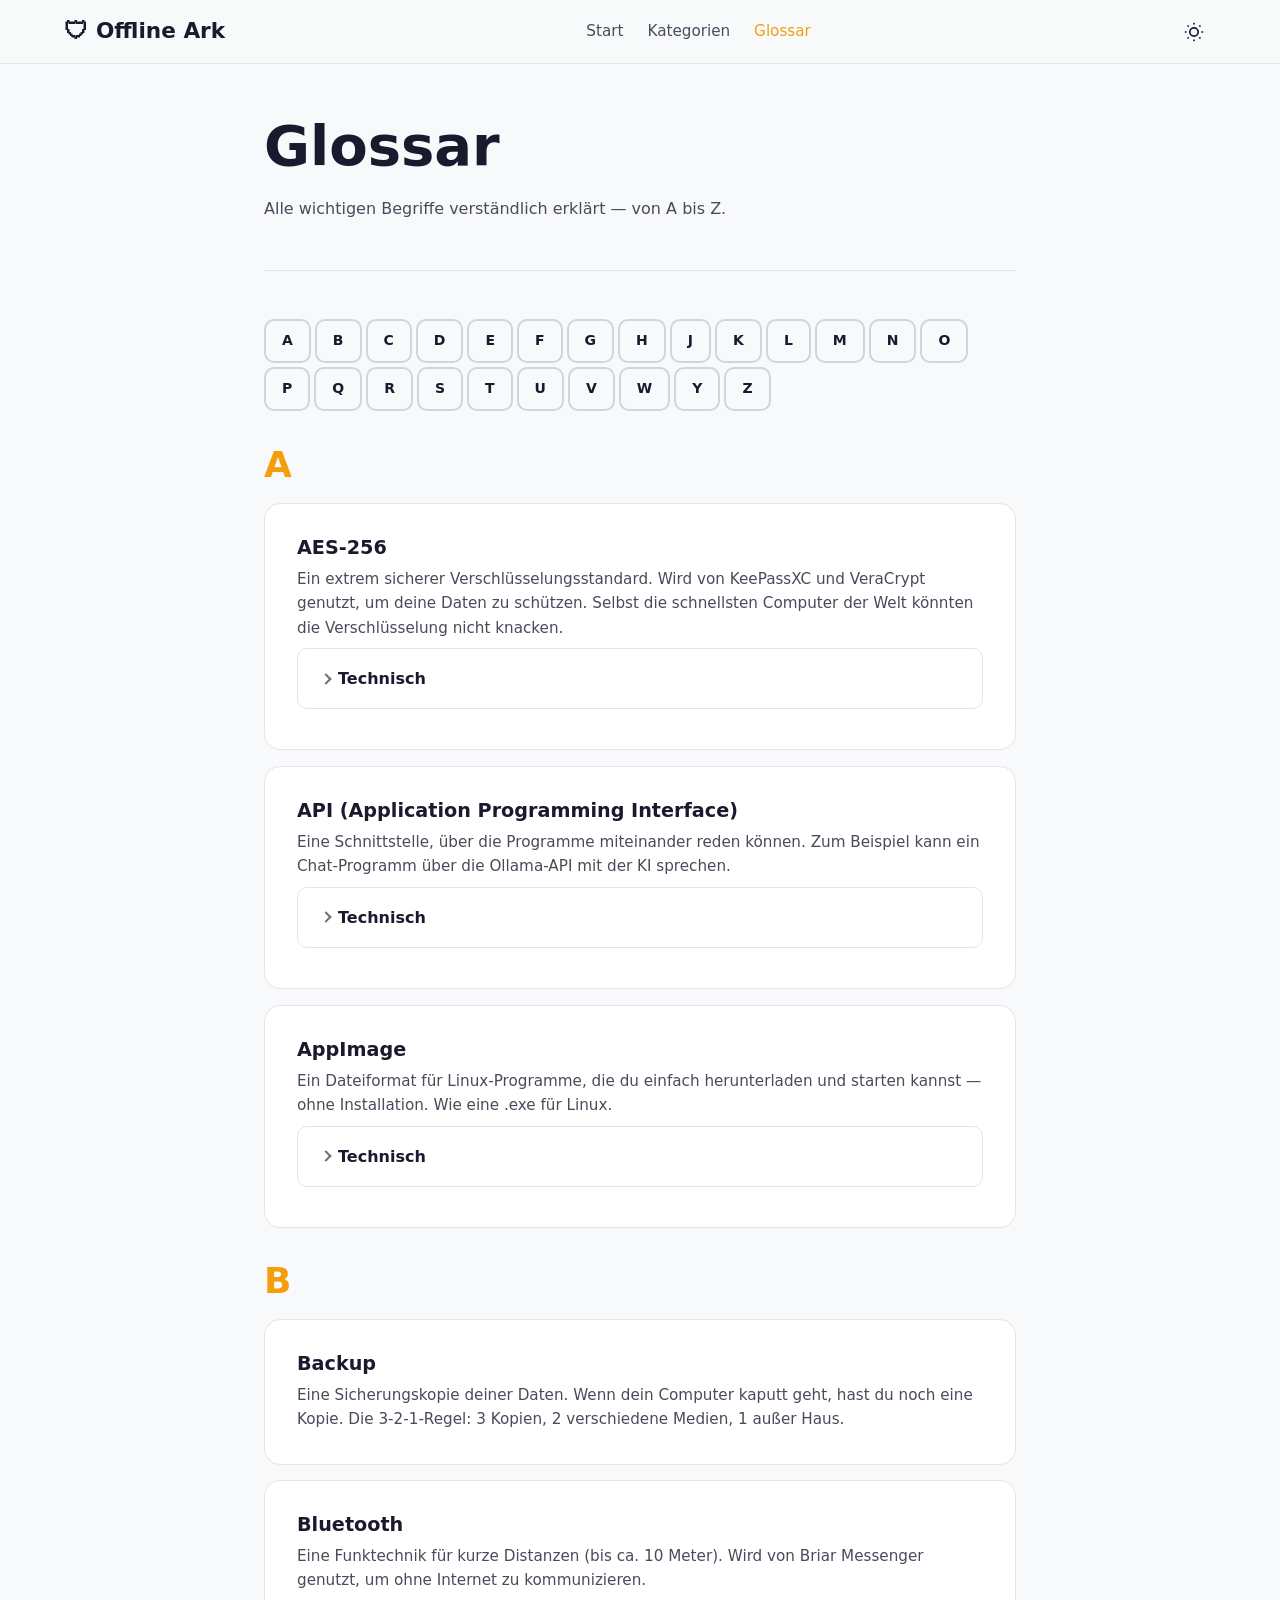
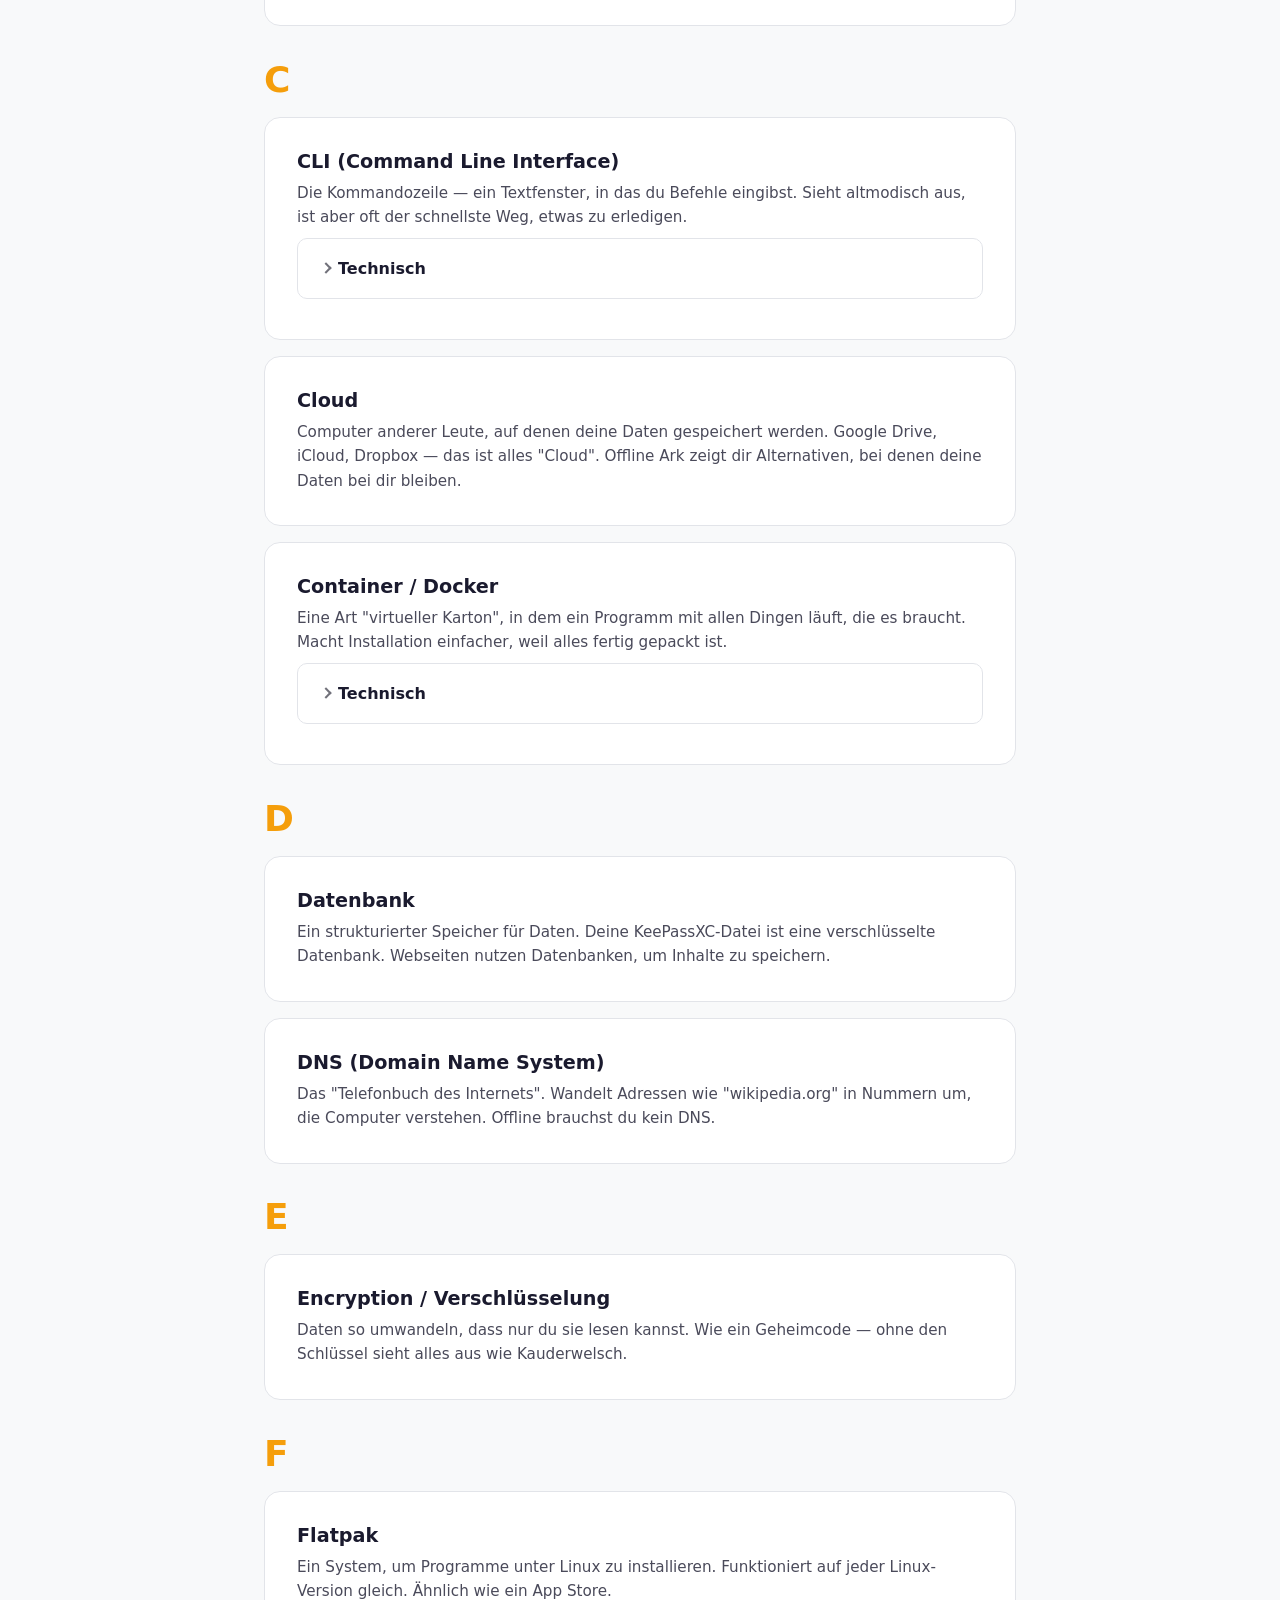
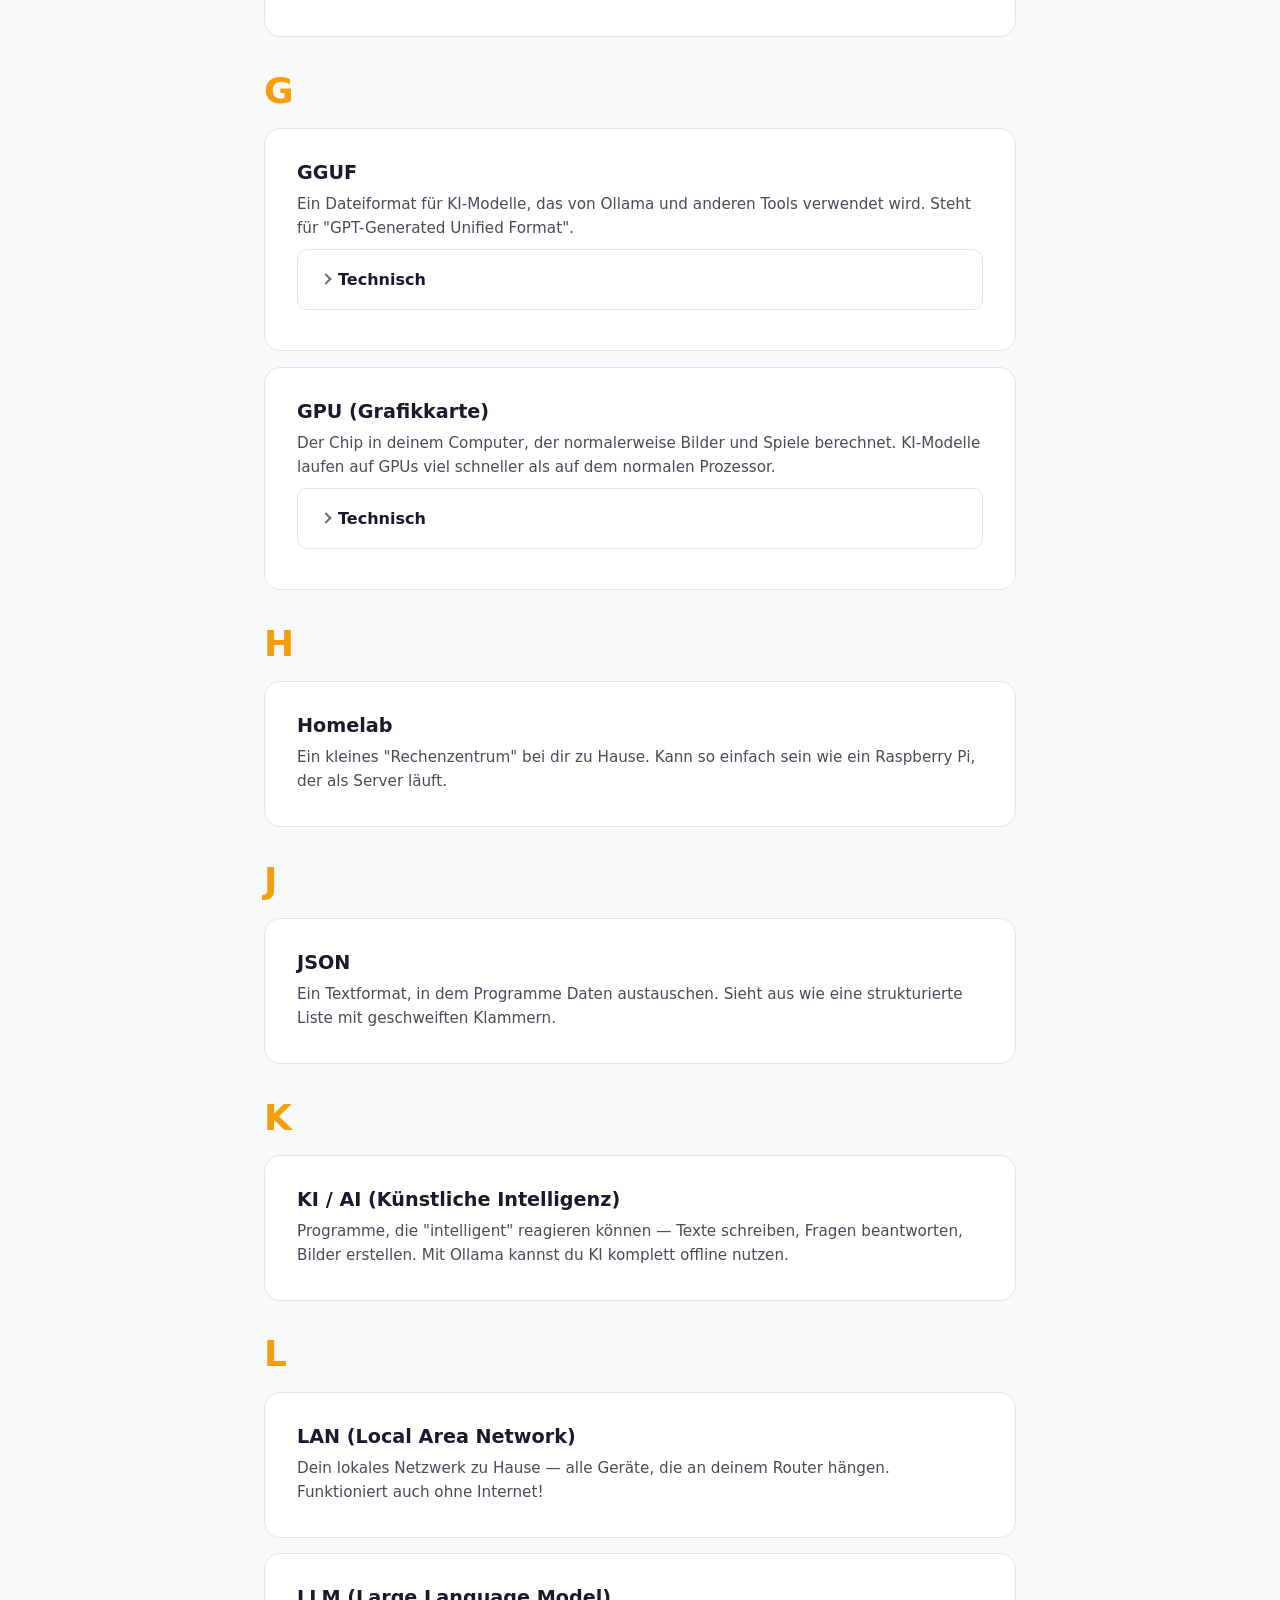
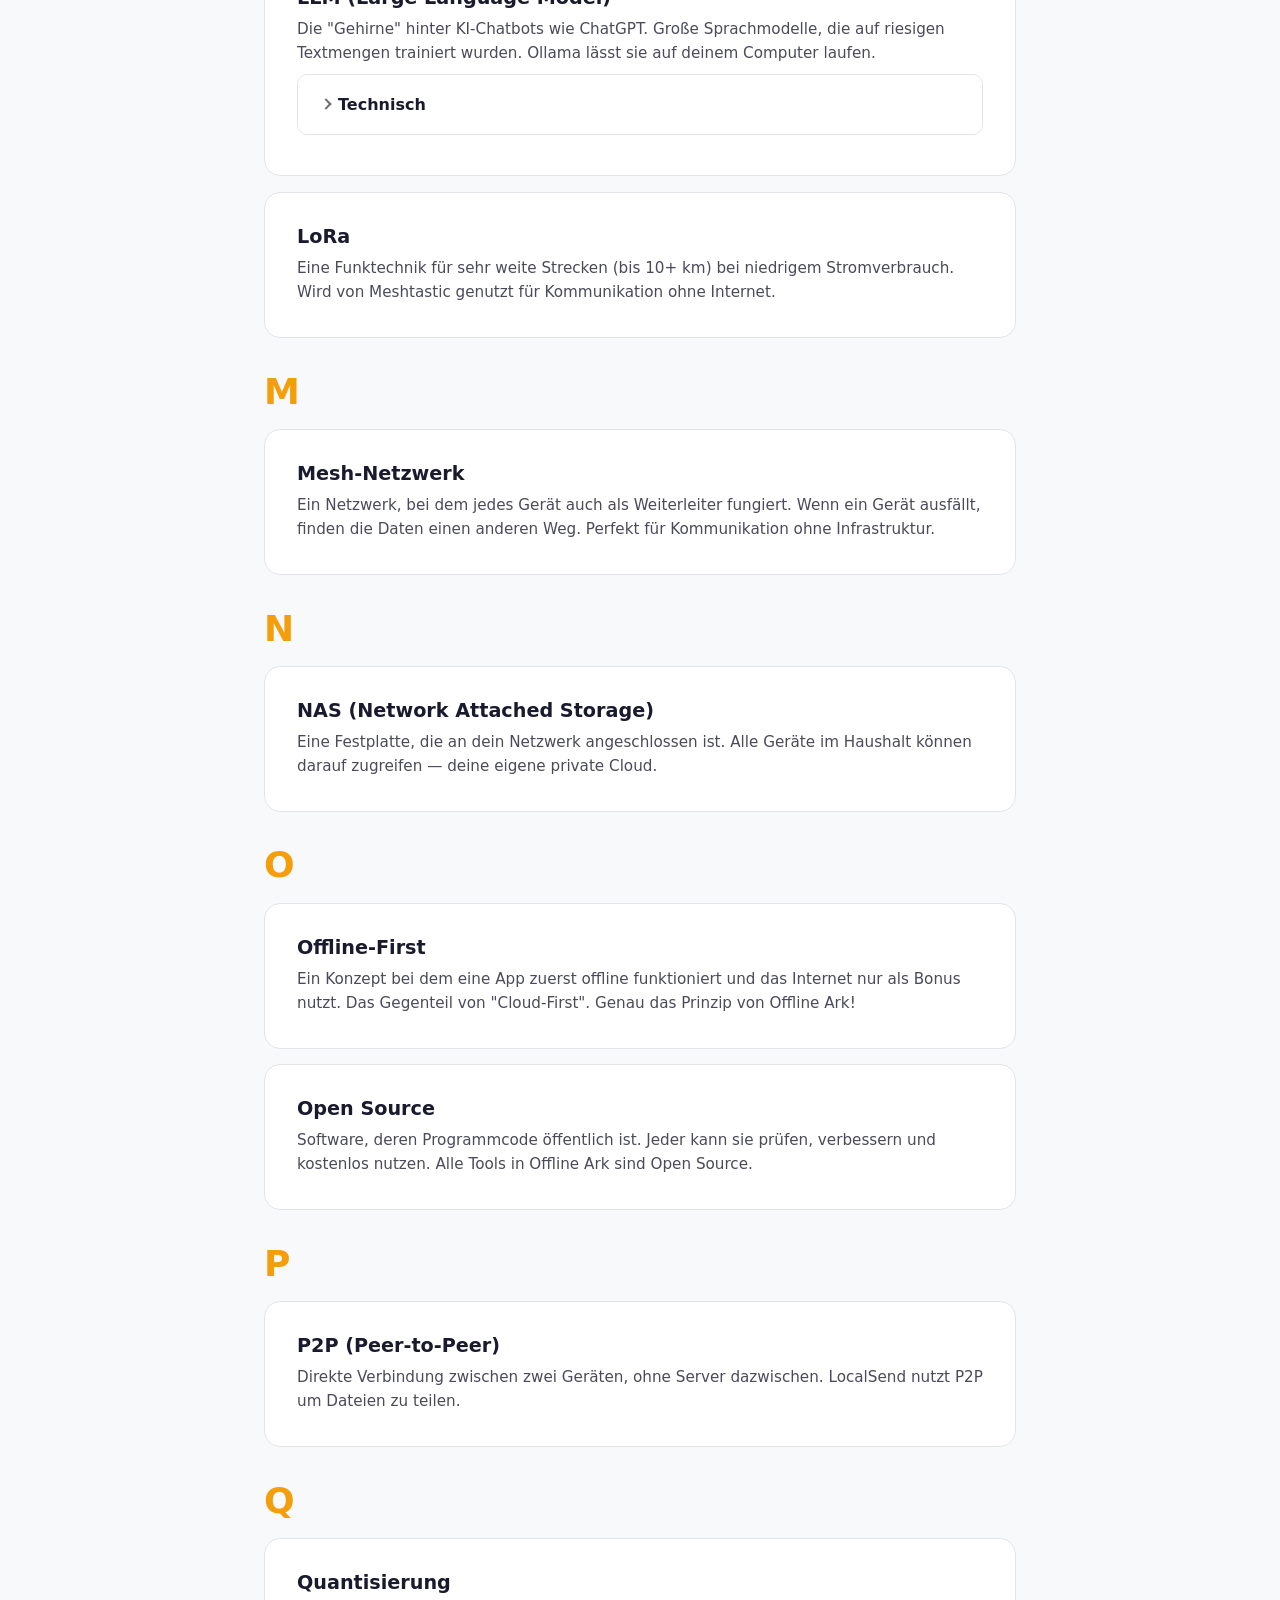
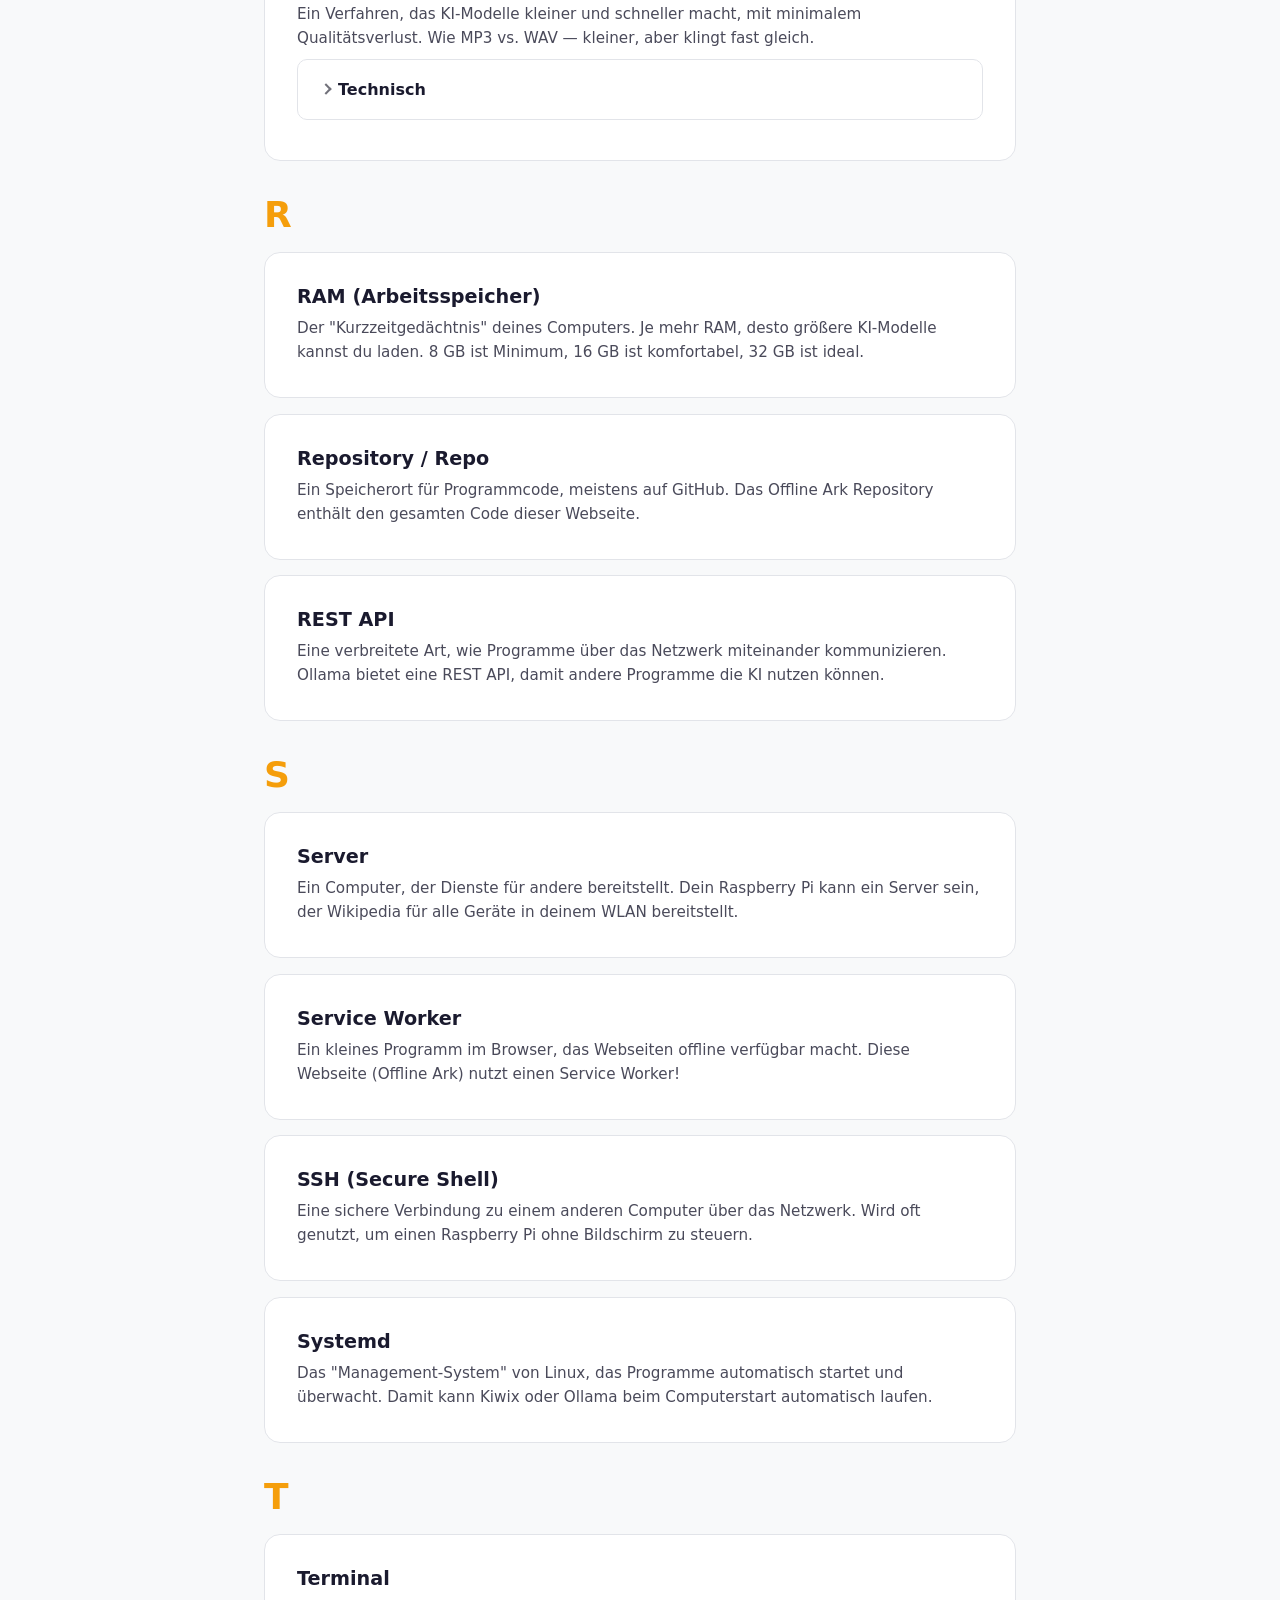
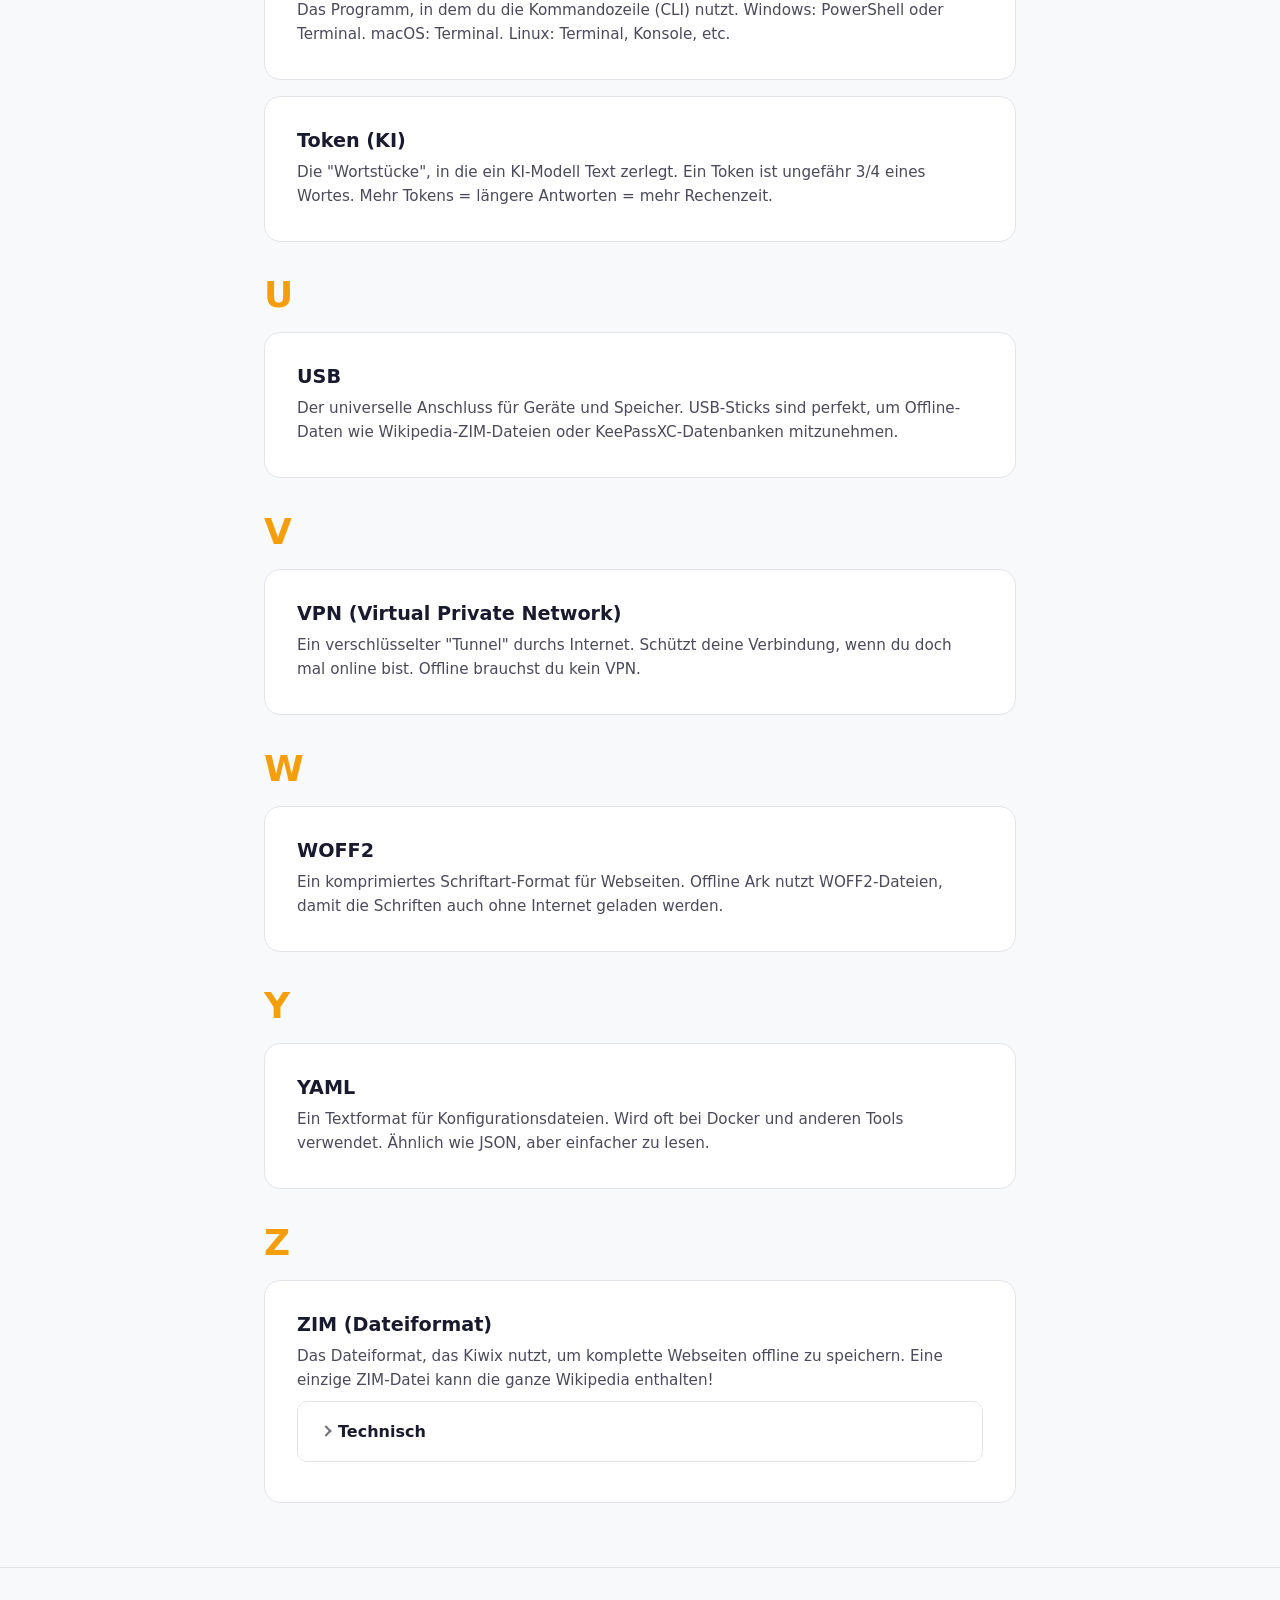
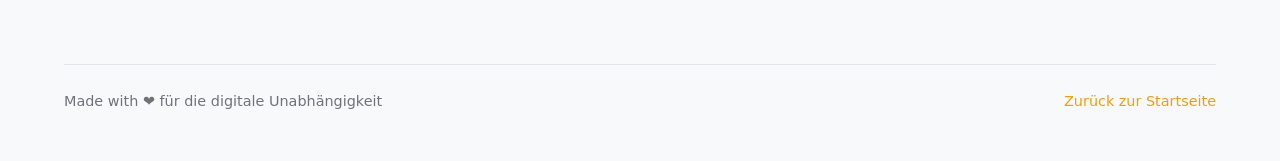
==== docs/glossary.html @ 9dc43d11 "feat: Add glossary page with 30+ terms A-Z German-language glossary with alphabet navigation, simple" ====
<!DOCTYPE html>
<html lang="de" data-theme="dark">
<head>
  <meta charset="UTF-8">
  <meta name="viewport" content="width=device-width, initial-scale=1.0">
  <meta name="description" content="Glossar — Alle wichtigen Begriffe rund um Offline-Tools, KI und digitale Unabhängigkeit verständlich erklärt.">
  <meta name="theme-color" content="#0f1117">
  <title>Glossar | Offline Ark</title>
  <link rel="stylesheet" href="assets/css/fonts.css">
  <link rel="stylesheet" href="assets/css/main.css">
  <link rel="stylesheet" href="assets/css/animations.css">
  <script>(function(){var t=localStorage.getItem('theme');if(t)document.documentElement.setAttribute('data-theme',t);else if(window.matchMedia('(prefers-color-scheme:light)').matches)document.documentElement.setAttribute('data-theme','light');})();</script>
</head>
<body>

  <header class="header">
    <div class="container flex--between">
      <a href="index.html" class="logo"><span class="logo__icon">&#x1F6E1;</span><span>Offline Ark</span></a>
      <nav class="nav" id="main-nav">
        <a href="index.html" class="nav__link">Start</a>
        <a href="index.html#kategorien" class="nav__link">Kategorien</a>
        <a href="glossary.html" class="nav__link nav__link--active">Glossar</a>
      </nav>
      <div class="nav__actions flex" style="gap:0.5rem">
        <button class="theme-toggle" id="theme-toggle" aria-label="Farbschema wechseln">
          <svg class="icon-moon" viewBox="0 0 24 24" fill="none" stroke="currentColor" stroke-width="2"><path d="M21 12.79A9 9 0 1111.21 3 7 7 0 0021 12.79z"/></svg>
          <svg class="icon-sun" viewBox="0 0 24 24" fill="none" stroke="currentColor" stroke-width="2"><circle cx="12" cy="12" r="5"/><line x1="12" y1="1" x2="12" y2="3"/><line x1="12" y1="21" x2="12" y2="23"/><line x1="4.22" y1="4.22" x2="5.64" y2="5.64"/><line x1="18.36" y1="18.36" x2="19.78" y2="19.78"/><line x1="1" y1="12" x2="3" y2="12"/><line x1="21" y1="12" x2="23" y2="12"/><line x1="4.22" y1="19.78" x2="5.64" y2="18.36"/><line x1="18.36" y1="5.64" x2="19.78" y2="4.22"/></svg>
        </button>
        <button class="hamburger" id="hamburger" aria-label="Menü öffnen"><span></span></button>
      </div>
    </div>
    <div class="nav-overlay" id="nav-overlay"></div>
  </header>

  <main class="container container--narrow">
    <div class="guide-header reveal">
      <h1 class="guide-header__title">Glossar</h1>
      <p class="text-secondary">Alle wichtigen Begriffe verständlich erklärt — von A bis Z.</p>
    </div>

    <!-- Alphabet-Navigation -->
    <nav class="flex flex--wrap mb-xl scroll-reveal" aria-label="Alphabet-Navigation" style="gap:0.25rem">
      <a href="#A" class="btn btn--small btn--secondary">A</a>
      <a href="#B" class="btn btn--small btn--secondary">B</a>
      <a href="#C" class="btn btn--small btn--secondary">C</a>
      <a href="#D" class="btn btn--small btn--secondary">D</a>
      <a href="#E" class="btn btn--small btn--secondary">E</a>
      <a href="#F" class="btn btn--small btn--secondary">F</a>
      <a href="#G" class="btn btn--small btn--secondary">G</a>
      <a href="#H" class="btn btn--small btn--secondary">H</a>
      <a href="#J" class="btn btn--small btn--secondary">J</a>
      <a href="#K" class="btn btn--small btn--secondary">K</a>
      <a href="#L" class="btn btn--small btn--secondary">L</a>
      <a href="#M" class="btn btn--small btn--secondary">M</a>
      <a href="#N" class="btn btn--small btn--secondary">N</a>
      <a href="#O" class="btn btn--small btn--secondary">O</a>
      <a href="#P" class="btn btn--small btn--secondary">P</a>
      <a href="#Q" class="btn btn--small btn--secondary">Q</a>
      <a href="#R" class="btn btn--small btn--secondary">R</a>
      <a href="#S" class="btn btn--small btn--secondary">S</a>
      <a href="#T" class="btn btn--small btn--secondary">T</a>
      <a href="#U" class="btn btn--small btn--secondary">U</a>
      <a href="#V" class="btn btn--small btn--secondary">V</a>
      <a href="#W" class="btn btn--small btn--secondary">W</a>
      <a href="#Y" class="btn btn--small btn--secondary">Y</a>
      <a href="#Z" class="btn btn--small btn--secondary">Z</a>
    </nav>

    <!-- GLOSSAR EINTRÄGE -->

    <h2 id="A" class="mt-xl mb-md scroll-reveal" style="color:var(--accent-primary)">A</h2>

    <article class="card mb-md scroll-reveal" id="aes-256">
      <h3 class="card__title">AES-256</h3>
      <p class="card__desc">Ein extrem sicherer Verschlüsselungsstandard. Wird von KeePassXC und VeraCrypt genutzt, um deine Daten zu schützen. Selbst die schnellsten Computer der Welt könnten die Verschlüsselung nicht knacken.</p>
      <details><summary>Technisch</summary><div class="details-content">Advanced Encryption Standard mit 256-Bit Schlüssellänge. Symmetrische Blockchiffre, vom NIST standardisiert. 2^256 mögliche Schlüssel.</div></details>
    </article>

    <article class="card mb-md scroll-reveal" id="api">
      <h3 class="card__title">API (Application Programming Interface)</h3>
      <p class="card__desc">Eine Schnittstelle, über die Programme miteinander reden können. Zum Beispiel kann ein Chat-Programm über die Ollama-API mit der KI sprechen.</p>
      <details><summary>Technisch</summary><div class="details-content">Definierte Endpunkte für Programm-zu-Programm-Kommunikation. Ollama bietet eine REST-API auf Port 11434 mit JSON-Anfragen/Antworten.</div></details>
    </article>

    <article class="card mb-md scroll-reveal" id="appimage">
      <h3 class="card__title">AppImage</h3>
      <p class="card__desc">Ein Dateiformat für Linux-Programme, die du einfach herunterladen und starten kannst — ohne Installation. Wie eine .exe für Linux.</p>
      <details><summary>Technisch</summary><div class="details-content">Portable Linux-Anwendung, die alle Abhängigkeiten in einer Datei bündelt. Benötigt nur chmod +x zum Ausführen. Distributionsunabhängig.</div></details>
    </article>

    <h2 id="B" class="mt-xl mb-md scroll-reveal" style="color:var(--accent-primary)">B</h2>

    <article class="card mb-md scroll-reveal" id="backup">
      <h3 class="card__title">Backup</h3>
      <p class="card__desc">Eine Sicherungskopie deiner Daten. Wenn dein Computer kaputt geht, hast du noch eine Kopie. Die 3-2-1-Regel: 3 Kopien, 2 verschiedene Medien, 1 außer Haus.</p>
    </article>

    <article class="card mb-md scroll-reveal" id="bluetooth">
      <h3 class="card__title">Bluetooth</h3>
      <p class="card__desc">Eine Funktechnik für kurze Distanzen (bis ca. 10 Meter). Wird von Briar Messenger genutzt, um ohne Internet zu kommunizieren.</p>
    </article>

    <h2 id="C" class="mt-xl mb-md scroll-reveal" style="color:var(--accent-primary)">C</h2>

    <article class="card mb-md scroll-reveal" id="cli">
      <h3 class="card__title">CLI (Command Line Interface)</h3>
      <p class="card__desc">Die Kommandozeile — ein Textfenster, in das du Befehle eingibst. Sieht altmodisch aus, ist aber oft der schnellste Weg, etwas zu erledigen.</p>
      <details><summary>Technisch</summary><div class="details-content">Textbasierte Benutzerschnittstelle. Windows: PowerShell/CMD. Linux/macOS: Terminal/Bash/Zsh. Viele Offline-Tools werden über CLI gesteuert.</div></details>
    </article>

    <article class="card mb-md scroll-reveal" id="cloud">
      <h3 class="card__title">Cloud</h3>
      <p class="card__desc">Computer anderer Leute, auf denen deine Daten gespeichert werden. Google Drive, iCloud, Dropbox — das ist alles "Cloud". Offline Ark zeigt dir Alternativen, bei denen deine Daten bei dir bleiben.</p>
    </article>

    <article class="card mb-md scroll-reveal" id="container">
      <h3 class="card__title">Container / Docker</h3>
      <p class="card__desc">Eine Art "virtueller Karton", in dem ein Programm mit allen Dingen läuft, die es braucht. Macht Installation einfacher, weil alles fertig gepackt ist.</p>
      <details><summary>Technisch</summary><div class="details-content">OS-Level-Virtualisierung. Docker-Container teilen sich den Host-Kernel, sind aber voneinander isoliert. Images werden von Docker Hub oder eigenen Registries gezogen.</div></details>
    </article>

    <h2 id="D" class="mt-xl mb-md scroll-reveal" style="color:var(--accent-primary)">D</h2>

    <article class="card mb-md scroll-reveal" id="datenbank">
      <h3 class="card__title">Datenbank</h3>
      <p class="card__desc">Ein strukturierter Speicher für Daten. Deine KeePassXC-Datei ist eine verschlüsselte Datenbank. Webseiten nutzen Datenbanken, um Inhalte zu speichern.</p>
    </article>

    <article class="card mb-md scroll-reveal" id="dns">
      <h3 class="card__title">DNS (Domain Name System)</h3>
      <p class="card__desc">Das "Telefonbuch des Internets". Wandelt Adressen wie "wikipedia.org" in Nummern um, die Computer verstehen. Offline brauchst du kein DNS.</p>
    </article>

    <h2 id="E" class="mt-xl mb-md scroll-reveal" style="color:var(--accent-primary)">E</h2>

    <article class="card mb-md scroll-reveal" id="encryption">
      <h3 class="card__title">Encryption / Verschlüsselung</h3>
      <p class="card__desc">Daten so umwandeln, dass nur du sie lesen kannst. Wie ein Geheimcode — ohne den Schlüssel sieht alles aus wie Kauderwelsch.</p>
    </article>

    <h2 id="F" class="mt-xl mb-md scroll-reveal" style="color:var(--accent-primary)">F</h2>

    <article class="card mb-md scroll-reveal" id="flatpak">
      <h3 class="card__title">Flatpak</h3>
      <p class="card__desc">Ein System, um Programme unter Linux zu installieren. Funktioniert auf jeder Linux-Version gleich. Ähnlich wie ein App Store.</p>
    </article>

    <h2 id="G" class="mt-xl mb-md scroll-reveal" style="color:var(--accent-primary)">G</h2>

    <article class="card mb-md scroll-reveal" id="gguf">
      <h3 class="card__title">GGUF</h3>
      <p class="card__desc">Ein Dateiformat für KI-Modelle, das von Ollama und anderen Tools verwendet wird. Steht für "GPT-Generated Unified Format".</p>
      <details><summary>Technisch</summary><div class="details-content">Nachfolger von GGML. Optimiert für Inference auf Consumer-Hardware. Unterstützt verschiedene Quantisierungsstufen (Q4, Q5, Q8, F16).</div></details>
    </article>

    <article class="card mb-md scroll-reveal" id="gpu">
      <h3 class="card__title">GPU (Grafikkarte)</h3>
      <p class="card__desc">Der Chip in deinem Computer, der normalerweise Bilder und Spiele berechnet. KI-Modelle laufen auf GPUs viel schneller als auf dem normalen Prozessor.</p>
      <details><summary>Technisch</summary><div class="details-content">Graphics Processing Unit. NVIDIA GPUs nutzen CUDA, AMD nutzt ROCm, Apple Silicon nutzt Metal. VRAM (Video-RAM) bestimmt, wie große Modelle geladen werden können.</div></details>
    </article>

    <h2 id="H" class="mt-xl mb-md scroll-reveal" style="color:var(--accent-primary)">H</h2>

    <article class="card mb-md scroll-reveal" id="homelab">
      <h3 class="card__title">Homelab</h3>
      <p class="card__desc">Ein kleines "Rechenzentrum" bei dir zu Hause. Kann so einfach sein wie ein Raspberry Pi, der als Server läuft.</p>
    </article>

    <h2 id="J" class="mt-xl mb-md scroll-reveal" style="color:var(--accent-primary)">J</h2>

    <article class="card mb-md scroll-reveal" id="json">
      <h3 class="card__title">JSON</h3>
      <p class="card__desc">Ein Textformat, in dem Programme Daten austauschen. Sieht aus wie eine strukturierte Liste mit geschweiften Klammern.</p>
    </article>

    <h2 id="K" class="mt-xl mb-md scroll-reveal" style="color:var(--accent-primary)">K</h2>

    <article class="card mb-md scroll-reveal" id="ki">
      <h3 class="card__title">KI / AI (Künstliche Intelligenz)</h3>
      <p class="card__desc">Programme, die "intelligent" reagieren können — Texte schreiben, Fragen beantworten, Bilder erstellen. Mit Ollama kannst du KI komplett offline nutzen.</p>
    </article>

    <h2 id="L" class="mt-xl mb-md scroll-reveal" style="color:var(--accent-primary)">L</h2>

    <article class="card mb-md scroll-reveal" id="lan">
      <h3 class="card__title">LAN (Local Area Network)</h3>
      <p class="card__desc">Dein lokales Netzwerk zu Hause — alle Geräte, die an deinem Router hängen. Funktioniert auch ohne Internet!</p>
    </article>

    <article class="card mb-md scroll-reveal" id="llm">
      <h3 class="card__title">LLM (Large Language Model)</h3>
      <p class="card__desc">Die "Gehirne" hinter KI-Chatbots wie ChatGPT. Große Sprachmodelle, die auf riesigen Textmengen trainiert wurden. Ollama lässt sie auf deinem Computer laufen.</p>
      <details><summary>Technisch</summary><div class="details-content">Transformer-basierte neuronale Netzwerke mit Milliarden von Parametern. Beispiele: Llama 3, Mistral, Gemma, Phi. Werden für lokale Nutzung quantisiert (z.B. auf 4-Bit).</div></details>
    </article>

    <article class="card mb-md scroll-reveal" id="lora">
      <h3 class="card__title">LoRa</h3>
      <p class="card__desc">Eine Funktechnik für sehr weite Strecken (bis 10+ km) bei niedrigem Stromverbrauch. Wird von Meshtastic genutzt für Kommunikation ohne Internet.</p>
    </article>

    <h2 id="M" class="mt-xl mb-md scroll-reveal" style="color:var(--accent-primary)">M</h2>

    <article class="card mb-md scroll-reveal" id="mesh">
      <h3 class="card__title">Mesh-Netzwerk</h3>
      <p class="card__desc">Ein Netzwerk, bei dem jedes Gerät auch als Weiterleiter fungiert. Wenn ein Gerät ausfällt, finden die Daten einen anderen Weg. Perfekt für Kommunikation ohne Infrastruktur.</p>
    </article>

    <h2 id="N" class="mt-xl mb-md scroll-reveal" style="color:var(--accent-primary)">N</h2>

    <article class="card mb-md scroll-reveal" id="nas">
      <h3 class="card__title">NAS (Network Attached Storage)</h3>
      <p class="card__desc">Eine Festplatte, die an dein Netzwerk angeschlossen ist. Alle Geräte im Haushalt können darauf zugreifen — deine eigene private Cloud.</p>
    </article>

    <h2 id="O" class="mt-xl mb-md scroll-reveal" style="color:var(--accent-primary)">O</h2>

    <article class="card mb-md scroll-reveal" id="offline-first">
      <h3 class="card__title">Offline-First</h3>
      <p class="card__desc">Ein Konzept bei dem eine App zuerst offline funktioniert und das Internet nur als Bonus nutzt. Das Gegenteil von "Cloud-First". Genau das Prinzip von Offline Ark!</p>
    </article>

    <article class="card mb-md scroll-reveal" id="open-source">
      <h3 class="card__title">Open Source</h3>
      <p class="card__desc">Software, deren Programmcode öffentlich ist. Jeder kann sie prüfen, verbessern und kostenlos nutzen. Alle Tools in Offline Ark sind Open Source.</p>
    </article>

    <h2 id="P" class="mt-xl mb-md scroll-reveal" style="color:var(--accent-primary)">P</h2>

    <article class="card mb-md scroll-reveal" id="p2p">
      <h3 class="card__title">P2P (Peer-to-Peer)</h3>
      <p class="card__desc">Direkte Verbindung zwischen zwei Geräten, ohne Server dazwischen. LocalSend nutzt P2P um Dateien zu teilen.</p>
    </article>

    <h2 id="Q" class="mt-xl mb-md scroll-reveal" style="color:var(--accent-primary)">Q</h2>

    <article class="card mb-md scroll-reveal" id="quantisierung">
      <h3 class="card__title">Quantisierung</h3>
      <p class="card__desc">Ein Verfahren, das KI-Modelle kleiner und schneller macht, mit minimalem Qualitätsverlust. Wie MP3 vs. WAV — kleiner, aber klingt fast gleich.</p>
      <details><summary>Technisch</summary><div class="details-content">Reduktion der Fließkomma-Präzision (z.B. von FP16 auf INT4). Q4_K_M ist ein guter Kompromiss. Q8_0 ist nahezu verlustfrei. GGUF-Format unterstützt verschiedene Quantisierungsstufen.</div></details>
    </article>

    <h2 id="R" class="mt-xl mb-md scroll-reveal" style="color:var(--accent-primary)">R</h2>

    <article class="card mb-md scroll-reveal" id="ram">
      <h3 class="card__title">RAM (Arbeitsspeicher)</h3>
      <p class="card__desc">Der "Kurzzeitgedächtnis" deines Computers. Je mehr RAM, desto größere KI-Modelle kannst du laden. 8 GB ist Minimum, 16 GB ist komfortabel, 32 GB ist ideal.</p>
    </article>

    <article class="card mb-md scroll-reveal" id="repo">
      <h3 class="card__title">Repository / Repo</h3>
      <p class="card__desc">Ein Speicherort für Programmcode, meistens auf GitHub. Das Offline Ark Repository enthält den gesamten Code dieser Webseite.</p>
    </article>

    <article class="card mb-md scroll-reveal" id="rest-api">
      <h3 class="card__title">REST API</h3>
      <p class="card__desc">Eine verbreitete Art, wie Programme über das Netzwerk miteinander kommunizieren. Ollama bietet eine REST API, damit andere Programme die KI nutzen können.</p>
    </article>

    <h2 id="S" class="mt-xl mb-md scroll-reveal" style="color:var(--accent-primary)">S</h2>

    <article class="card mb-md scroll-reveal" id="server">
      <h3 class="card__title">Server</h3>
      <p class="card__desc">Ein Computer, der Dienste für andere bereitstellt. Dein Raspberry Pi kann ein Server sein, der Wikipedia für alle Geräte in deinem WLAN bereitstellt.</p>
    </article>

    <article class="card mb-md scroll-reveal" id="service-worker">
      <h3 class="card__title">Service Worker</h3>
      <p class="card__desc">Ein kleines Programm im Browser, das Webseiten offline verfügbar macht. Diese Webseite (Offline Ark) nutzt einen Service Worker!</p>
    </article>

    <article class="card mb-md scroll-reveal" id="ssh">
      <h3 class="card__title">SSH (Secure Shell)</h3>
      <p class="card__desc">Eine sichere Verbindung zu einem anderen Computer über das Netzwerk. Wird oft genutzt, um einen Raspberry Pi ohne Bildschirm zu steuern.</p>
    </article>

    <article class="card mb-md scroll-reveal" id="systemd">
      <h3 class="card__title">Systemd</h3>
      <p class="card__desc">Das "Management-System" von Linux, das Programme automatisch startet und überwacht. Damit kann Kiwix oder Ollama beim Computerstart automatisch laufen.</p>
    </article>

    <h2 id="T" class="mt-xl mb-md scroll-reveal" style="color:var(--accent-primary)">T</h2>

    <article class="card mb-md scroll-reveal" id="terminal">
      <h3 class="card__title">Terminal</h3>
      <p class="card__desc">Das Programm, in dem du die Kommandozeile (CLI) nutzt. Windows: PowerShell oder Terminal. macOS: Terminal. Linux: Terminal, Konsole, etc.</p>
    </article>

    <article class="card mb-md scroll-reveal" id="token">
      <h3 class="card__title">Token (KI)</h3>
      <p class="card__desc">Die "Wortstücke", in die ein KI-Modell Text zerlegt. Ein Token ist ungefähr 3/4 eines Wortes. Mehr Tokens = längere Antworten = mehr Rechenzeit.</p>
    </article>

    <h2 id="U" class="mt-xl mb-md scroll-reveal" style="color:var(--accent-primary)">U</h2>

    <article class="card mb-md scroll-reveal" id="usb">
      <h3 class="card__title">USB</h3>
      <p class="card__desc">Der universelle Anschluss für Geräte und Speicher. USB-Sticks sind perfekt, um Offline-Daten wie Wikipedia-ZIM-Dateien oder KeePassXC-Datenbanken mitzunehmen.</p>
    </article>

    <h2 id="V" class="mt-xl mb-md scroll-reveal" style="color:var(--accent-primary)">V</h2>

    <article class="card mb-md scroll-reveal" id="vpn">
      <h3 class="card__title">VPN (Virtual Private Network)</h3>
      <p class="card__desc">Ein verschlüsselter "Tunnel" durchs Internet. Schützt deine Verbindung, wenn du doch mal online bist. Offline brauchst du kein VPN.</p>
    </article>

    <h2 id="W" class="mt-xl mb-md scroll-reveal" style="color:var(--accent-primary)">W</h2>

    <article class="card mb-md scroll-reveal" id="woff2">
      <h3 class="card__title">WOFF2</h3>
      <p class="card__desc">Ein komprimiertes Schriftart-Format für Webseiten. Offline Ark nutzt WOFF2-Dateien, damit die Schriften auch ohne Internet geladen werden.</p>
    </article>

    <h2 id="Y" class="mt-xl mb-md scroll-reveal" style="color:var(--accent-primary)">Y</h2>

    <article class="card mb-md scroll-reveal" id="yaml">
      <h3 class="card__title">YAML</h3>
      <p class="card__desc">Ein Textformat für Konfigurationsdateien. Wird oft bei Docker und anderen Tools verwendet. Ähnlich wie JSON, aber einfacher zu lesen.</p>
    </article>

    <h2 id="Z" class="mt-xl mb-md scroll-reveal" style="color:var(--accent-primary)">Z</h2>

    <article class="card mb-md scroll-reveal" id="zim">
      <h3 class="card__title">ZIM (Dateiformat)</h3>
      <p class="card__desc">Das Dateiformat, das Kiwix nutzt, um komplette Webseiten offline zu speichern. Eine einzige ZIM-Datei kann die ganze Wikipedia enthalten!</p>
      <details><summary>Technisch</summary><div class="details-content">Zeno IMproved format. LZMA/Zstd-komprimiert. Enthält HTML, Bilder, Metadaten und einen Volltextindex. Unterstützt Cluster-basierte Kompression für effiziente Speicherung.</div></details>
    </article>

  </main>

  <footer class="footer">
    <div class="container">
      <div class="footer__bottom">
        <span>Made with &#10084;&#65039; für die digitale Unabhängigkeit</span>
        <a href="index.html">Zurück zur Startseite</a>
      </div>
    </div>
  </footer>

  <script defer src="assets/js/app.js"></script>
</body>
</html>
---- docs/assets/css/fonts.css ----
/* ==========================================================================
   Offline Ark — Local Font Definitions
   ==========================================================================
   Fonts: Outfit (headings), Source Sans 3 (body), JetBrains Mono (code)
   All fonts are self-hosted as WOFF2 for offline use.
   ========================================================================== */

/* --------------------------------------------------------------------------
   CSS Custom Properties — Font Stacks
   -------------------------------------------------------------------------- */

:root {
  --font-heading: 'Outfit', system-ui, -apple-system, sans-serif;
  --font-body: 'Source Sans 3', system-ui, -apple-system, sans-serif;
  --font-mono: 'JetBrains Mono', 'Fira Code', 'Consolas', monospace;
}

/* --------------------------------------------------------------------------
   Outfit — Heading Font
   Weights: 400 (Regular), 500 (Medium), 600 (SemiBold), 700 (Bold), 800 (ExtraBold)
   -------------------------------------------------------------------------- */

@font-face {
  font-family: 'Outfit';
  font-style: normal;
  font-weight: 400;
  font-display: swap;
  src: url('/assets/fonts/outfit-400.woff2') format('woff2');
}

@font-face {
  font-family: 'Outfit';
  font-style: normal;
  font-weight: 500;
  font-display: swap;
  src: url('/assets/fonts/outfit-500.woff2') format('woff2');
}

@font-face {
  font-family: 'Outfit';
  font-style: normal;
  font-weight: 600;
  font-display: swap;
  src: url('/assets/fonts/outfit-600.woff2') format('woff2');
}

@font-face {
  font-family: 'Outfit';
  font-style: normal;
  font-weight: 700;
  font-display: swap;
  src: url('/assets/fonts/outfit-700.woff2') format('woff2');
}

@font-face {
  font-family: 'Outfit';
  font-style: normal;
  font-weight: 800;
  font-display: swap;
  src: url('/assets/fonts/outfit-800.woff2') format('woff2');
}

/* --------------------------------------------------------------------------
   Source Sans 3 — Body Font
   Weights: 300 (Light), 400 (Regular), 600 (SemiBold), 700 (Bold)
   -------------------------------------------------------------------------- */

@font-face {
  font-family: 'Source Sans 3';
  font-style: normal;
  font-weight: 300;
  font-display: swap;
  src: url('/assets/fonts/source-sans-3-300.woff2') format('woff2');
}

@font-face {
  font-family: 'Source Sans 3';
  font-style: normal;
  font-weight: 400;
  font-display: swap;
  src: url('/assets/fonts/source-sans-3-400.woff2') format('woff2');
}

@font-face {
  font-family: 'Source Sans 3';
  font-style: normal;
  font-weight: 600;
  font-display: swap;
  src: url('/assets/fonts/source-sans-3-600.woff2') format('woff2');
}

@font-face {
  font-family: 'Source Sans 3';
  font-style: normal;
  font-weight: 700;
  font-display: swap;
  src: url('/assets/fonts/source-sans-3-700.woff2') format('woff2');
}
---- docs/assets/css/main.css ----
/* ============================================
   OFFLINE ARK — Main Stylesheet
   "Survival Tech Manual meets Friendly Encyclopedia"
   ============================================ */

/* --- CSS Custom Properties (Dark Theme Default) --- */
:root {
  /* Colors */
  --bg-primary: #0f1117;
  --bg-secondary: #161922;
  --bg-tertiary: #1e2130;
  --bg-card: #1a1d2e;
  --bg-code: #12141f;
  --text-primary: #e8e6e3;
  --text-secondary: #a1a1aa;
  --text-muted: #71717a;
  --border-color: #2a2d3e;
  --border-light: #3a3d4e;
  /* Accent Colors */
  --accent-primary: #f59e0b;
  --accent-primary-rgb: 245, 158, 11;
  --accent-secondary: #14b8a6;
  --accent-secondary-rgb: 20, 184, 166;
  --danger: #ef4444;
  --danger-rgb: 239, 68, 68;
  --success: #22c55e;
  --success-rgb: 34, 197, 94;
  --warning: #f59e0b;
  --info: #3b82f6;
  /* Category Colors */
  --cat-ai: #f59e0b;
  --cat-knowledge: #3b82f6;
  --cat-communication: #a855f7;
  --cat-navigation: #22c55e;
  --cat-media: #ec4899;
  --cat-productivity: #14b8a6;
  --cat-security: #ef4444;
  --cat-platforms: #6366f1;
  --cat-checklists: #10b981;
  /* Typography */
  --font-heading: 'Outfit', system-ui, -apple-system, 'Segoe UI', sans-serif;
  --font-body: 'Source Sans 3', system-ui, -apple-system, 'Segoe UI', sans-serif;
  --font-mono: 'JetBrains Mono', 'Fira Code', 'Consolas', 'Monaco', monospace;
  /* Spacing */
  --space-xs: 0.25rem;
  --space-sm: 0.5rem;
  --space-md: 1rem;
  --space-lg: 1.5rem;
  --space-xl: 2rem;
  --space-2xl: 3rem;
  --space-3xl: 4rem;
  /* Layout */
  --container-max: 1200px;
  --container-narrow: 800px;
  --radius-sm: 6px;
  --radius-md: 10px;
  --radius-lg: 16px;
  --radius-xl: 24px;
  /* Shadows */
  --shadow-sm: 0 1px 3px rgba(0,0,0,0.3);
  --shadow-md: 0 4px 12px rgba(0,0,0,0.4);
  --shadow-lg: 0 8px 30px rgba(0,0,0,0.5);
  --shadow-glow: 0 0 20px rgba(var(--accent-primary-rgb), 0.15);
  /* Header */
  --header-height: 64px;
}

/* --- Light Theme --- */
[data-theme="light"] {
  --bg-primary: #f8f9fa;
  --bg-secondary: #ffffff;
  --bg-tertiary: #f1f3f5;
  --bg-card: #ffffff;
  --bg-code: #f4f4f5;
  --text-primary: #1a1a2e;
  --text-secondary: #4a4a5a;
  --text-muted: #71717a;
  --border-color: #e2e4e9;
  --border-light: #d1d5db;
  --shadow-sm: 0 1px 3px rgba(0,0,0,0.08);
  --shadow-md: 0 4px 12px rgba(0,0,0,0.1);
  --shadow-lg: 0 8px 30px rgba(0,0,0,0.12);
  --shadow-glow: 0 0 20px rgba(var(--accent-primary-rgb), 0.1);
}

/* --- CSS Reset --- */
*, *::before, *::after { box-sizing: border-box; margin: 0; padding: 0; }
html { scroll-behavior: smooth; scroll-padding-top: calc(var(--header-height) + 1rem); -webkit-text-size-adjust: 100%; }
body {
  font-family: var(--font-body);
  font-size: 1rem;
  line-height: 1.7;
  color: var(--text-primary);
  background-color: var(--bg-primary);
  -webkit-font-smoothing: antialiased;
  -moz-osx-font-smoothing: grayscale;
  overflow-x: hidden;
}
img, svg { display: block; max-width: 100%; }
a { color: var(--accent-primary); text-decoration: none; }
a:hover { text-decoration: underline; }
a:focus-visible { outline: 2px solid var(--accent-primary); outline-offset: 2px; border-radius: var(--radius-sm); }
ul, ol { list-style: none; }
button { cursor: pointer; font-family: inherit; border: none; background: none; color: inherit; }
input, textarea, select { font-family: inherit; font-size: inherit; }
h1, h2, h3, h4, h5, h6 { font-family: var(--font-heading); font-weight: 700; line-height: 1.2; color: var(--text-primary); }
h1 { font-size: clamp(2rem, 5vw, 3.5rem); }
h2 { font-size: clamp(1.5rem, 3.5vw, 2.25rem); }
h3 { font-size: clamp(1.25rem, 2.5vw, 1.75rem); }
h4 { font-size: 1.25rem; }
p + p { margin-top: var(--space-md); }

/* --- Layout --- */
.container { width: 100%; max-width: var(--container-max); margin: 0 auto; padding: 0 var(--space-lg); }
.container--narrow { max-width: var(--container-narrow); }
.section { padding: var(--space-3xl) 0; }
.section + .section { padding-top: var(--space-xl); }

/* --- Grid System --- */
.grid { display: grid; gap: var(--space-lg); }
.grid--2 { grid-template-columns: repeat(auto-fit, minmax(280px, 1fr)); }
.grid--3 { grid-template-columns: repeat(auto-fit, minmax(260px, 1fr)); }
.grid--4 { grid-template-columns: repeat(auto-fit, minmax(220px, 1fr)); }
.flex { display: flex; gap: var(--space-md); }
.flex--wrap { flex-wrap: wrap; }
.flex--center { align-items: center; justify-content: center; }
.flex--between { justify-content: space-between; align-items: center; }

/* --- Header / Navigation --- */
.header {
  position: sticky;
  top: 0;
  z-index: 1000;
  background: rgba(15, 17, 23, 0.85);
  backdrop-filter: blur(12px);
  -webkit-backdrop-filter: blur(12px);
  border-bottom: 1px solid var(--border-color);
  height: var(--header-height);
}
[data-theme="light"] .header { background: rgba(248, 249, 250, 0.85); }
.header .container { display: flex; align-items: center; justify-content: space-between; height: 100%; }
.logo { display: flex; align-items: center; gap: var(--space-sm); font-family: var(--font-heading); font-weight: 800; font-size: 1.35rem; color: var(--text-primary); text-decoration: none; }
.logo:hover { text-decoration: none; color: var(--accent-primary); }
.logo__icon { font-size: 1.5rem; }
.nav { display: flex; align-items: center; gap: var(--space-lg); }
.nav__link { color: var(--text-secondary); font-weight: 500; font-size: 0.95rem; padding: var(--space-xs) 0; transition: color 0.2s; }
.nav__link:hover, .nav__link--active { color: var(--accent-primary); text-decoration: none; }
.nav__actions { display: flex; align-items: center; gap: var(--space-sm); }

/* Mobile Nav */
.hamburger { display: none; width: 44px; height: 44px; align-items: center; justify-content: center; border-radius: var(--radius-sm); }
.hamburger span { display: block; width: 22px; height: 2px; background: var(--text-primary); position: relative; transition: 0.3s; }
.hamburger span::before, .hamburger span::after { content: ''; position: absolute; width: 22px; height: 2px; background: var(--text-primary); transition: 0.3s; }
.hamburger span::before { top: -7px; }
.hamburger span::after { top: 7px; }
.hamburger.active span { background: transparent; }
.hamburger.active span::before { top: 0; transform: rotate(45deg); }
.hamburger.active span::after { top: 0; transform: rotate(-45deg); }
.nav-overlay { display: none; position: fixed; inset: 0; background: rgba(0,0,0,0.5); z-index: 998; }
.nav-overlay.active { display: block; }

@media (max-width: 768px) {
  .hamburger { display: flex; }
  .nav { position: fixed; top: 0; right: -300px; width: 280px; height: 100vh; background: var(--bg-secondary); flex-direction: column; align-items: flex-start; padding: calc(var(--header-height) + var(--space-lg)) var(--space-lg) var(--space-lg); gap: var(--space-md); z-index: 999; transition: right 0.3s ease; border-left: 1px solid var(--border-color); }
  .nav.active { right: 0; }
  .nav__link { font-size: 1.1rem; width: 100%; padding: var(--space-sm) 0; border-bottom: 1px solid var(--border-color); }
}

/* --- Theme Toggle --- */
.theme-toggle { width: 44px; height: 44px; display: flex; align-items: center; justify-content: center; border-radius: var(--radius-md); transition: background 0.2s; }
.theme-toggle:hover { background: var(--bg-tertiary); }
.theme-toggle svg { width: 20px; height: 20px; }
.theme-toggle .icon-sun { display: none; }
.theme-toggle .icon-moon { display: block; }
[data-theme="light"] .theme-toggle .icon-sun { display: block; }
[data-theme="light"] .theme-toggle .icon-moon { display: none; }

/* --- Hero Section --- */
.hero {
  position: relative;
  padding: calc(var(--header-height) + var(--space-3xl)) 0 var(--space-3xl);
  text-align: center;
  overflow: hidden;
  min-height: 80vh;
  display: flex;
  align-items: center;
}
.hero__content { position: relative; z-index: 2; }
.hero__badge { display: inline-block; padding: var(--space-xs) var(--space-md); background: rgba(var(--accent-primary-rgb), 0.15); color: var(--accent-primary); border-radius: 999px; font-size: 0.85rem; font-weight: 600; margin-bottom: var(--space-lg); border: 1px solid rgba(var(--accent-primary-rgb), 0.3); }
.hero__title { font-size: clamp(2.5rem, 7vw, 5rem); font-weight: 800; margin-bottom: var(--space-md); }
.hero__title span { color: var(--accent-primary); }
.hero__subtitle { font-size: clamp(1.1rem, 2.5vw, 1.5rem); color: var(--text-secondary); max-width: 700px; margin: 0 auto var(--space-xl); line-height: 1.6; }
.hero__actions { display: flex; gap: var(--space-md); justify-content: center; flex-wrap: wrap; }
.hero__stats { display: flex; gap: var(--space-2xl); justify-content: center; margin-top: var(--space-2xl); }
.hero__stat { text-align: center; }
.hero__stat-number { font-family: var(--font-heading); font-size: 2rem; font-weight: 800; color: var(--accent-primary); }
.hero__stat-label { font-size: 0.85rem; color: var(--text-muted); }

/* Particles Background */
.particles { position: absolute; inset: 0; z-index: 1; overflow: hidden; pointer-events: none; }

/* --- Buttons --- */
.btn {
  display: inline-flex; align-items: center; gap: var(--space-sm);
  padding: 0.75rem 1.75rem;
  font-family: var(--font-heading); font-weight: 600; font-size: 1rem;
  border-radius: var(--radius-md);
  transition: all 0.25s ease;
  min-height: 44px;
  text-decoration: none;
}
.btn:hover { text-decoration: none; }
.btn--primary { background: var(--accent-primary); color: #0f1117; }
.btn--primary:hover { background: #d97706; transform: translateY(-2px); box-shadow: 0 4px 20px rgba(var(--accent-primary-rgb), 0.4); }
.btn--secondary { background: transparent; color: var(--text-primary); border: 2px solid var(--border-light); }
.btn--secondary:hover { border-color: var(--accent-primary); color: var(--accent-primary); }
.btn--small { padding: 0.5rem 1rem; font-size: 0.875rem; }
.btn--large { padding: 1rem 2.5rem; font-size: 1.1rem; }
.btn svg { width: 18px; height: 18px; }

/* --- Cards --- */
.card {
  background: var(--bg-card);
  border: 1px solid var(--border-color);
  border-radius: var(--radius-lg);
  padding: var(--space-xl);
  transition: transform 0.3s ease, box-shadow 0.3s ease, border-color 0.3s ease;
  position: relative;
  overflow: hidden;
}
.card:hover { transform: translateY(-4px); box-shadow: var(--shadow-lg); }
.card__icon {
  width: 56px; height: 56px;
  display: flex; align-items: center; justify-content: center;
  border-radius: var(--radius-md);
  margin-bottom: var(--space-md);
  font-size: 1.5rem;
}
.card__title { font-size: 1.2rem; margin-bottom: var(--space-sm); }
.card__desc { color: var(--text-secondary); font-size: 0.95rem; line-height: 1.6; }
.card__meta { margin-top: var(--space-md); display: flex; align-items: center; gap: var(--space-sm); font-size: 0.85rem; color: var(--text-muted); }
.card__link { display: flex; align-items: center; gap: var(--space-xs); margin-top: var(--space-md); font-weight: 600; color: var(--accent-primary); font-size: 0.95rem; }

/* Category Card Colors */
.card--ai { border-top: 3px solid var(--cat-ai); }
.card--ai:hover { border-color: var(--cat-ai); box-shadow: 0 8px 30px rgba(245,158,11,0.15); }
.card--ai .card__icon { background: rgba(245,158,11,0.15); color: var(--cat-ai); }
.card--knowledge { border-top: 3px solid var(--cat-knowledge); }
.card--knowledge:hover { border-color: var(--cat-knowledge); box-shadow: 0 8px 30px rgba(59,130,246,0.15); }
.card--knowledge .card__icon { background: rgba(59,130,246,0.15); color: var(--cat-knowledge); }
.card--communication { border-top: 3px solid var(--cat-communication); }
.card--communication:hover { border-color: var(--cat-communication); box-shadow: 0 8px 30px rgba(168,85,247,0.15); }
.card--communication .card__icon { background: rgba(168,85,247,0.15); color: var(--cat-communication); }
.card--navigation { border-top: 3px solid var(--cat-navigation); }
.card--navigation:hover { border-color: var(--cat-navigation); box-shadow: 0 8px 30px rgba(34,197,94,0.15); }
.card--navigation .card__icon { background: rgba(34,197,94,0.15); color: var(--cat-navigation); }
.card--media { border-top: 3px solid var(--cat-media); }
.card--media:hover { border-color: var(--cat-media); box-shadow: 0 8px 30px rgba(236,72,153,0.15); }
.card--media .card__icon { background: rgba(236,72,153,0.15); color: var(--cat-media); }
.card--productivity { border-top: 3px solid var(--cat-productivity); }
.card--productivity:hover { border-color: var(--cat-productivity); box-shadow: 0 8px 30px rgba(20,184,166,0.15); }
.card--productivity .card__icon { background: rgba(20,184,166,0.15); color: var(--cat-productivity); }
.card--security { border-top: 3px solid var(--cat-security); }
.card--security:hover { border-color: var(--cat-security); box-shadow: 0 8px 30px rgba(239,68,68,0.15); }
.card--security .card__icon { background: rgba(239,68,68,0.15); color: var(--cat-security); }
.card--platforms { border-top: 3px solid var(--cat-platforms); }
.card--platforms:hover { border-color: var(--cat-platforms); box-shadow: 0 8px 30px rgba(99,102,241,0.15); }
.card--platforms .card__icon { background: rgba(99,102,241,0.15); color: var(--cat-platforms); }
.card--checklists { border-top: 3px solid var(--cat-checklists); }
.card--checklists:hover { border-color: var(--cat-checklists); box-shadow: 0 8px 30px rgba(16,185,129,0.15); }
.card--checklists .card__icon { background: rgba(16,185,129,0.15); color: var(--cat-checklists); }

/* --- Badges --- */
.badge {
  display: inline-flex; align-items: center; gap: 4px;
  padding: 0.2rem 0.65rem;
  border-radius: 999px;
  font-size: 0.78rem; font-weight: 600;
  line-height: 1.4;
}
.badge--ai { background: rgba(245,158,11,0.15); color: var(--cat-ai); }
.badge--knowledge { background: rgba(59,130,246,0.15); color: var(--cat-knowledge); }
.badge--communication { background: rgba(168,85,247,0.15); color: var(--cat-communication); }
.badge--navigation { background: rgba(34,197,94,0.15); color: var(--cat-navigation); }
.badge--media { background: rgba(236,72,153,0.15); color: var(--cat-media); }
.badge--productivity { background: rgba(20,184,166,0.15); color: var(--cat-productivity); }
.badge--security { background: rgba(239,68,68,0.15); color: var(--cat-security); }
.badge--platforms { background: rgba(99,102,241,0.15); color: var(--cat-platforms); }
.badge--checklists { background: rgba(16,185,129,0.15); color: var(--cat-checklists); }
.badge--difficulty { background: rgba(var(--accent-primary-rgb), 0.1); color: var(--accent-primary); }
.badge--os { background: var(--bg-tertiary); color: var(--text-secondary); border: 1px solid var(--border-color); }

/* --- Platform Tabs --- */
.platform-tabs { margin: var(--space-xl) 0; }
.tab-buttons { display: flex; gap: 2px; overflow-x: auto; border-bottom: 2px solid var(--border-color); padding-bottom: 0; -webkit-overflow-scrolling: touch; }
.tab-btn {
  padding: 0.75rem 1.25rem;
  font-family: var(--font-heading); font-weight: 600; font-size: 0.9rem;
  color: var(--text-muted);
  border-bottom: 2px solid transparent;
  margin-bottom: -2px;
  white-space: nowrap;
  transition: color 0.2s, border-color 0.2s;
  min-height: 44px;
  display: flex; align-items: center; gap: var(--space-xs);
}
.tab-btn:hover { color: var(--text-primary); }
.tab-btn.active { color: var(--accent-primary); border-bottom-color: var(--accent-primary); }
.tab-btn svg { width: 18px; height: 18px; }
.tab-content { display: none; padding: var(--space-xl) 0; }
.tab-content.active { display: block; }

/* --- Code Blocks --- */
.code-block {
  background: var(--bg-code);
  border: 1px solid var(--border-color);
  border-radius: var(--radius-md);
  margin: var(--space-md) 0;
  overflow: hidden;
}
.code-header {
  display: flex; align-items: center; justify-content: space-between;
  padding: var(--space-sm) var(--space-md);
  background: rgba(255,255,255,0.03);
  border-bottom: 1px solid var(--border-color);
}
.code-lang { font-size: 0.78rem; color: var(--text-muted); font-weight: 600; text-transform: uppercase; letter-spacing: 0.05em; }
.copy-btn {
  width: 36px; height: 36px;
  display: flex; align-items: center; justify-content: center;
  border-radius: var(--radius-sm);
  color: var(--text-muted);
  transition: all 0.2s;
}
.copy-btn:hover { background: var(--bg-tertiary); color: var(--text-primary); }
.copy-btn svg { width: 16px; height: 16px; }
.copy-btn.copied { color: var(--success); }
.code-content { padding: var(--space-md); overflow-x: auto; }
.code-content code {
  font-family: var(--font-mono);
  font-size: 0.9rem;
  line-height: 1.7;
  color: var(--text-primary);
  white-space: pre;
}
[data-theme="light"] .code-block { background: #fafafa; }

/* --- Tables --- */
.table-wrapper { overflow-x: auto; margin: var(--space-md) 0; border-radius: var(--radius-md); border: 1px solid var(--border-color); }
table { width: 100%; border-collapse: collapse; font-size: 0.95rem; }
thead { background: var(--bg-tertiary); }
th { font-family: var(--font-heading); font-weight: 600; text-align: left; padding: 0.75rem 1rem; color: var(--text-primary); white-space: nowrap; }
td { padding: 0.75rem 1rem; border-top: 1px solid var(--border-color); color: var(--text-secondary); }
tbody tr:hover { background: rgba(var(--accent-primary-rgb), 0.03); }

/* --- Alerts / Callouts --- */
.callout {
  padding: var(--space-md) var(--space-lg);
  border-radius: var(--radius-md);
  margin: var(--space-md) 0;
  border-left: 4px solid;
  display: flex; gap: var(--space-md);
}
.callout__icon { flex-shrink: 0; font-size: 1.25rem; margin-top: 2px; }
.callout__content { flex: 1; }
.callout__title { font-weight: 700; margin-bottom: var(--space-xs); }
.callout--info { background: rgba(59,130,246,0.08); border-color: var(--info); }
.callout--info .callout__icon { color: var(--info); }
.callout--warning { background: rgba(245,158,11,0.08); border-color: var(--warning); }
.callout--warning .callout__icon { color: var(--warning); }
.callout--danger { background: rgba(239,68,68,0.08); border-color: var(--danger); }
.callout--danger .callout__icon { color: var(--danger); }
.callout--success { background: rgba(34,197,94,0.08); border-color: var(--success); }
.callout--success .callout__icon { color: var(--success); }

/* --- Progress Bar --- */
.progress-bar { width: 100%; height: 8px; background: var(--bg-tertiary); border-radius: 999px; overflow: hidden; }
.progress-bar__fill { height: 100%; background: linear-gradient(90deg, var(--accent-primary), var(--accent-secondary)); border-radius: 999px; transition: width 0.5s ease; min-width: 0; }
.progress-label { display: flex; justify-content: space-between; font-size: 0.85rem; color: var(--text-muted); margin-bottom: var(--space-xs); }

/* --- Checklists --- */
.checklist { list-style: none; }
.checklist__item {
  display: flex; align-items: flex-start; gap: var(--space-md);
  padding: var(--space-md);
  border: 1px solid var(--border-color);
  border-radius: var(--radius-md);
  margin-bottom: var(--space-sm);
  transition: background 0.2s, border-color 0.2s;
}
.checklist__item:hover { background: rgba(var(--accent-primary-rgb), 0.03); }
.checklist__item.completed { opacity: 0.7; }
.checklist__item.completed .checklist__text { text-decoration: line-through; }
.step-checkbox {
  appearance: none; -webkit-appearance: none;
  width: 24px; height: 24px; min-width: 24px;
  border: 2px solid var(--border-light);
  border-radius: var(--radius-sm);
  cursor: pointer;
  position: relative;
  margin-top: 2px;
  transition: all 0.2s;
}
.step-checkbox:checked { background: var(--accent-primary); border-color: var(--accent-primary); }
.step-checkbox:checked::after {
  content: '';
  position: absolute; left: 7px; top: 3px;
  width: 6px; height: 11px;
  border: solid #0f1117; border-width: 0 2.5px 2.5px 0;
  transform: rotate(45deg);
}
.step-checkbox:focus-visible { outline: 2px solid var(--accent-primary); outline-offset: 2px; }

/* --- Accordion / Collapsible --- */
details { border: 1px solid var(--border-color); border-radius: var(--radius-md); margin: var(--space-sm) 0; }
details[open] { border-color: var(--border-light); }
summary {
  padding: var(--space-md) var(--space-lg);
  font-weight: 600; cursor: pointer;
  display: flex; align-items: center; gap: var(--space-sm);
  min-height: 44px;
  list-style: none;
  color: var(--text-primary);
  transition: color 0.2s;
}
summary::-webkit-details-marker { display: none; }
summary::before { content: ''; width: 8px; height: 8px; border: 2px solid var(--text-muted); border-top: 0; border-left: 0; transform: rotate(-45deg); transition: transform 0.2s; flex-shrink: 0; }
details[open] summary::before { transform: rotate(45deg); }
summary:hover { color: var(--accent-primary); }
details .details-content { padding: 0 var(--space-lg) var(--space-lg); color: var(--text-secondary); line-height: 1.7; }

/* --- Guide Header --- */
.guide-header {
  padding: var(--space-2xl) 0;
  border-bottom: 1px solid var(--border-color);
  margin-bottom: var(--space-2xl);
}
.guide-header__breadcrumb { display: flex; align-items: center; gap: var(--space-sm); font-size: 0.85rem; color: var(--text-muted); margin-bottom: var(--space-lg); flex-wrap: wrap; }
.guide-header__breadcrumb a { color: var(--text-muted); }
.guide-header__breadcrumb a:hover { color: var(--accent-primary); }
.guide-header__breadcrumb .sep { color: var(--border-light); }
.guide-header__title { margin-bottom: var(--space-md); }
.guide-header__meta { display: flex; flex-wrap: wrap; gap: var(--space-md); align-items: center; }
.guide-meta-item { display: flex; align-items: center; gap: var(--space-xs); font-size: 0.9rem; color: var(--text-secondary); }
.guide-meta-item svg { width: 16px; height: 16px; color: var(--text-muted); }
.guide-header__platforms { display: flex; gap: var(--space-sm); flex-wrap: wrap; margin-top: var(--space-md); }
.difficulty-stars { color: var(--accent-primary); letter-spacing: 2px; }

/* --- Guide Sections --- */
.guide-section { margin-bottom: var(--space-2xl); }
.guide-section__title {
  display: flex; align-items: center; gap: var(--space-sm);
  font-size: 1.5rem; margin-bottom: var(--space-lg);
  padding-bottom: var(--space-sm);
  border-bottom: 2px solid var(--border-color);
}
.guide-section__icon { font-size: 1.25rem; }

/* Steps */
.step {
  display: flex; gap: var(--space-lg);
  padding: var(--space-lg) 0;
  border-bottom: 1px solid var(--border-color);
}
.step:last-child { border-bottom: none; }
.step__number {
  width: 40px; height: 40px; min-width: 40px;
  background: var(--bg-tertiary);
  border-radius: 50%;
  display: flex; align-items: center; justify-content: center;
  font-family: var(--font-heading); font-weight: 700;
  color: var(--accent-primary);
  border: 2px solid var(--border-color);
}
.step__content { flex: 1; min-width: 0; }
.step__title { font-size: 1.15rem; margin-bottom: var(--space-sm); }
.step__desc { color: var(--text-secondary); }

/* --- Search --- */
.search-container { position: relative; max-width: 500px; }
.search-input {
  width: 100%;
  padding: 0.75rem 1rem 0.75rem 2.75rem;
  background: var(--bg-tertiary);
  border: 1px solid var(--border-color);
  border-radius: var(--radius-md);
  color: var(--text-primary);
  font-size: 1rem;
  min-height: 44px;
  transition: border-color 0.2s;
}
.search-input:focus { outline: none; border-color: var(--accent-primary); }
.search-input::placeholder { color: var(--text-muted); }
.search-icon { position: absolute; left: 0.85rem; top: 50%; transform: translateY(-50%); color: var(--text-muted); pointer-events: none; }
.search-icon svg { width: 18px; height: 18px; }
.search-results {
  position: absolute; top: 100%; left: 0; right: 0;
  background: var(--bg-card);
  border: 1px solid var(--border-color);
  border-radius: var(--radius-md);
  margin-top: var(--space-xs);
  max-height: 400px; overflow-y: auto;
  box-shadow: var(--shadow-lg);
  z-index: 100;
  display: none;
}
.search-results.active { display: block; }
.search-result {
  padding: var(--space-md);
  border-bottom: 1px solid var(--border-color);
  cursor: pointer;
  transition: background 0.15s;
}
.search-result:hover, .search-result.focused { background: var(--bg-tertiary); }
.search-result:last-child { border-bottom: none; }
.search-result__title { font-weight: 600; font-size: 0.95rem; }
.search-result__desc { font-size: 0.85rem; color: var(--text-muted); margin-top: 2px; }
.search-result mark { background: rgba(var(--accent-primary-rgb), 0.3); color: inherit; padding: 0 2px; border-radius: 2px; }

/* Nav search (smaller) */
.nav-search { position: relative; }
.nav-search .search-input { padding: 0.5rem 0.75rem 0.5rem 2.25rem; font-size: 0.875rem; min-height: 38px; width: 200px; border-radius: var(--radius-sm); }
@media (max-width: 1024px) { .nav-search { display: none; } }

/* --- "Geschafft" / Success Section --- */
.success-section {
  background: rgba(var(--success-rgb), 0.05);
  border: 1px solid rgba(var(--success-rgb), 0.2);
  border-radius: var(--radius-lg);
  padding: var(--space-xl);
  text-align: center;
}
.success-section__icon { font-size: 3rem; margin-bottom: var(--space-md); }
.success-section__title { color: var(--success); margin-bottom: var(--space-sm); }

/* --- Next Guides --- */
.next-guides { display: grid; grid-template-columns: repeat(auto-fit, minmax(250px, 1fr)); gap: var(--space-md); margin-top: var(--space-lg); }
.next-guide {
  display: flex; align-items: center; gap: var(--space-md);
  padding: var(--space-md);
  background: var(--bg-card);
  border: 1px solid var(--border-color);
  border-radius: var(--radius-md);
  color: var(--text-primary);
  transition: border-color 0.2s, transform 0.2s;
}
.next-guide:hover { border-color: var(--accent-primary); transform: translateX(4px); text-decoration: none; }

/* --- Footer --- */
.footer {
  border-top: 1px solid var(--border-color);
  padding: var(--space-2xl) 0;
  margin-top: var(--space-3xl);
  color: var(--text-muted);
  font-size: 0.9rem;
}
.footer__grid { display: grid; grid-template-columns: 2fr 1fr 1fr; gap: var(--space-2xl); }
.footer__brand { max-width: 300px; }
.footer__logo { font-family: var(--font-heading); font-weight: 800; font-size: 1.25rem; color: var(--text-primary); margin-bottom: var(--space-sm); }
.footer__desc { line-height: 1.6; }
.footer__heading { font-family: var(--font-heading); font-weight: 700; color: var(--text-primary); margin-bottom: var(--space-md); font-size: 0.95rem; }
.footer__links { display: flex; flex-direction: column; gap: var(--space-sm); }
.footer__links a { color: var(--text-muted); transition: color 0.2s; }
.footer__links a:hover { color: var(--accent-primary); text-decoration: none; }
.footer__bottom { margin-top: var(--space-2xl); padding-top: var(--space-lg); border-top: 1px solid var(--border-color); display: flex; justify-content: space-between; flex-wrap: wrap; gap: var(--space-md); }

@media (max-width: 768px) {
  .footer__grid { grid-template-columns: 1fr; gap: var(--space-xl); }
  .footer__bottom { flex-direction: column; text-align: center; }
}

/* --- Utility Classes --- */
.text-center { text-align: center; }
.text-left { text-align: left; }
.text-muted { color: var(--text-muted); }
.text-secondary { color: var(--text-secondary); }
.text-accent { color: var(--accent-primary); }
.text-success { color: var(--success); }
.text-small { font-size: 0.85rem; }
.mt-sm { margin-top: var(--space-sm); }
.mt-md { margin-top: var(--space-md); }
.mt-lg { margin-top: var(--space-lg); }
.mt-xl { margin-top: var(--space-xl); }
.mt-2xl { margin-top: var(--space-2xl); }
.mb-sm { margin-bottom: var(--space-sm); }
.mb-md { margin-bottom: var(--space-md); }
.mb-lg { margin-bottom: var(--space-lg); }
.mb-xl { margin-bottom: var(--space-xl); }
.hidden { display: none !important; }
.sr-only { position: absolute; width: 1px; height: 1px; padding: 0; margin: -1px; overflow: hidden; clip: rect(0,0,0,0); border: 0; }
.no-wrap { white-space: nowrap; }

/* --- Scrollbar Styling --- */
::-webkit-scrollbar { width: 8px; height: 8px; }
::-webkit-scrollbar-track { background: var(--bg-primary); }
::-webkit-scrollbar-thumb { background: var(--border-light); border-radius: 4px; }
::-webkit-scrollbar-thumb:hover { background: var(--text-muted); }

/* --- Selection --- */
::selection { background: rgba(var(--accent-primary-rgb), 0.3); color: var(--text-primary); }

/* --- Print --- */
@media print {
  .header, .footer, .theme-toggle, .hamburger, .copy-btn, .particles { display: none !important; }
  body { background: white; color: black; }
  .card, .code-block, details { break-inside: avoid; }
}
---- docs/assets/css/animations.css ----
/* ==========================================================================
   Offline Ark -- animations.css
   Complete animation & effect library (CSS-only where possible)
   ========================================================================== */

/* --------------------------------------------------------------------------
   0. CUSTOM PROPERTIES (shared timing / easing tokens)
   -------------------------------------------------------------------------- */
:root {
  --ease-out-expo: cubic-bezier(0.16, 1, 0.3, 1);
  --ease-out-back: cubic-bezier(0.34, 1.56, 0.64, 1);
  --ease-in-out:   cubic-bezier(0.45, 0, 0.55, 1);
  --duration-fast:   150ms;
  --duration-normal: 300ms;
  --duration-slow:   600ms;

  /* Category glow colors */
  --glow-ai:            rgba(245, 158, 11, 0.55);
  --glow-knowledge:     rgba(59, 130, 246, 0.55);
  --glow-communication: rgba(168, 85, 247, 0.55);
  --glow-navigation:    rgba(34, 197, 94, 0.55);
  --glow-media:         rgba(236, 72, 153, 0.55);
  --glow-productivity:  rgba(20, 184, 166, 0.55);
  --glow-security:      rgba(239, 68, 68, 0.55);
}

/* --------------------------------------------------------------------------
   1. STAGGERED FADE-IN ON PAGE LOAD  (.reveal + .delay-N)
   -------------------------------------------------------------------------- */
@keyframes revealFadeIn {
  from {
    opacity: 0;
    transform: translateY(18px);
  }
  to {
    opacity: 1;
    transform: translateY(0);
  }
}

.reveal {
  opacity: 0;
  animation: revealFadeIn 0.6s var(--ease-out-expo) forwards;
}

/* Animation-delay utilities: .delay-1 … .delay-10 at 0.1 s intervals */
.delay-1  { animation-delay: 0.1s; }
.delay-2  { animation-delay: 0.2s; }
.delay-3  { animation-delay: 0.3s; }
.delay-4  { animation-delay: 0.4s; }
.delay-5  { animation-delay: 0.5s; }
.delay-6  { animation-delay: 0.6s; }
.delay-7  { animation-delay: 0.7s; }
.delay-8  { animation-delay: 0.8s; }
.delay-9  { animation-delay: 0.9s; }
.delay-10 { animation-delay: 1.0s; }

/* --------------------------------------------------------------------------
   2. SCROLL-REVEAL ANIMATIONS
   -------------------------------------------------------------------------- */
.scroll-reveal {
  opacity: 0;
  transform: translateY(24px);
  transition:
    opacity 0.7s var(--ease-out-expo),
    transform 0.7s var(--ease-out-expo);
  will-change: opacity, transform;
}

.scroll-reveal.visible {
  opacity: 1;
  transform: translateY(0);
}

/* Directional variants */
.scroll-reveal.from-left {
  transform: translateX(-32px);
}
.scroll-reveal.from-left.visible {
  transform: translateX(0);
}

.scroll-reveal.from-right {
  transform: translateX(32px);
}
.scroll-reveal.from-right.visible {
  transform: translateX(0);
}

.scroll-reveal.scale-in {
  transform: scale(0.92);
}
.scroll-reveal.scale-in.visible {
  transform: scale(1);
}

/* --------------------------------------------------------------------------
   3. CARD HOVER EFFECTS
   -------------------------------------------------------------------------- */

/* 3a. Subtle lift + shadow */
.card,
[class*="card"] {
  transition:
    transform var(--duration-normal) var(--ease-out-expo),
    box-shadow var(--duration-normal) var(--ease-out-expo);
}

.card:hover,
[class*="card"]:hover {
  transform: translateY(-4px);
  box-shadow:
    0 8px 24px rgba(0, 0, 0, 0.12),
    0 2px 6px  rgba(0, 0, 0, 0.08);
}

/* 3b. Border-glow effect */
.card.border-glow {
  position: relative;
}

.card.border-glow::after {
  content: "";
  position: absolute;
  inset: -1px;
  border-radius: inherit;
  border: 2px solid transparent;
  opacity: 0;
  transition: opacity var(--duration-normal) var(--ease-out-expo);
  pointer-events: none;
}

.card.border-glow:hover::after {
  opacity: 1;
  border-color: currentColor;
}

/* --------------------------------------------------------------------------
   4. CATEGORY-SPECIFIC GLOW COLORS ON HOVER
   -------------------------------------------------------------------------- */
.card.category-ai:hover {
  box-shadow: 0 6px 28px var(--glow-ai);
}
.card.category-ai.border-glow:hover::after {
  border-color: var(--glow-ai);
}

.card.category-knowledge:hover {
  box-shadow: 0 6px 28px var(--glow-knowledge);
}
.card.category-knowledge.border-glow:hover::after {
  border-color: var(--glow-knowledge);
}

.card.category-communication:hover {
  box-shadow: 0 6px 28px var(--glow-communication);
}
.card.category-communication.border-glow:hover::after {
  border-color: var(--glow-communication);
}

.card.category-navigation:hover {
  box-shadow: 0 6px 28px var(--glow-navigation);
}
.card.category-navigation.border-glow:hover::after {
  border-color: var(--glow-navigation);
}

.card.category-media:hover {
  box-shadow: 0 6px 28px var(--glow-media);
}
.card.category-media.border-glow:hover::after {
  border-color: var(--glow-media);
}

.card.category-productivity:hover {
  box-shadow: 0 6px 28px var(--glow-productivity);
}
.card.category-productivity.border-glow:hover::after {
  border-color: var(--glow-productivity);
}

.card.category-security:hover {
  box-shadow: 0 6px 28px var(--glow-security);
}
.card.category-security.border-glow:hover::after {
  border-color: var(--glow-security);
}

/* --------------------------------------------------------------------------
   5. TYPING ANIMATION (terminal / command blocks)
   -------------------------------------------------------------------------- */
@keyframes typingCursor {
  0%, 100% { border-right-color: transparent; }
  50%      { border-right-color: currentColor; }
}

@keyframes typeIn {
  from { max-width: 0; }
  to   { max-width: 100%; }
}

.typing {
  display: inline-block;
  overflow: hidden;
  white-space: nowrap;
  max-width: 0;
  border-right: 2px solid currentColor;
  animation:
    typeIn 2.5s steps(40, end) forwards,
    typingCursor 0.75s step-end infinite;
}

.typing.fast {
  animation:
    typeIn 1.2s steps(24, end) forwards,
    typingCursor 0.75s step-end infinite;
}

.typing.slow {
  animation:
    typeIn 4s steps(60, end) forwards,
    typingCursor 0.75s step-end infinite;
}

/* After typing finishes the cursor blinks a few times then disappears */
.typing.done {
  max-width: 100%;
  animation: typingCursor 0.75s step-end 4;
  border-right-color: transparent;
}

/* --------------------------------------------------------------------------
   6. COPY-BUTTON CHECKMARK FEEDBACK
   -------------------------------------------------------------------------- */
@keyframes copyCheck {
  0%   { transform: scale(0) rotate(-45deg); opacity: 0; }
  50%  { transform: scale(1.2) rotate(0deg); opacity: 1; }
  100% { transform: scale(1) rotate(0deg);   opacity: 1; }
}

@keyframes copyFadeOut {
  from { opacity: 1; }
  to   { opacity: 0; }
}

.copy-btn {
  position: relative;
  transition: color var(--duration-fast) ease;
}

.copy-btn .icon-copy,
.copy-btn .icon-check {
  transition:
    opacity var(--duration-fast) ease,
    transform var(--duration-fast) ease;
}

.copy-btn .icon-check {
  position: absolute;
  inset: 0;
  display: flex;
  align-items: center;
  justify-content: center;
  opacity: 0;
  transform: scale(0);
}

.copy-btn.copied .icon-copy {
  opacity: 0;
  transform: scale(0.6);
}

.copy-btn.copied .icon-check {
  opacity: 1;
  transform: scale(1);
  animation: copyCheck 0.35s var(--ease-out-back);
  color: #22c55e;
}

/* Auto-reset visual: after 2 s the check fades out */
.copy-btn.copied .icon-check {
  animation:
    copyCheck 0.35s var(--ease-out-back),
    copyFadeOut 0.3s ease 2s forwards;
}

/* --------------------------------------------------------------------------
   7. PROGRESS BAR FILL ANIMATION
   -------------------------------------------------------------------------- */
@keyframes progressFill {
  from { width: 0%; }
}

@keyframes progressStripes {
  0%   { background-position: 1rem 0; }
  100% { background-position: 0 0; }
}

.progress-bar {
  overflow: hidden;
  border-radius: 999px;
  background: rgba(128, 128, 128, 0.15);
}

.progress-bar .fill {
  height: 100%;
  border-radius: inherit;
  animation: progressFill 1s var(--ease-out-expo) forwards;
  transition: width 0.5s var(--ease-out-expo);
}

/* Optional striped / animated variant */
.progress-bar .fill.striped {
  background-image: linear-gradient(
    45deg,
    rgba(255, 255, 255, 0.15) 25%,
    transparent 25%,
    transparent 50%,
    rgba(255, 255, 255, 0.15) 50%,
    rgba(255, 255, 255, 0.15) 75%,
    transparent 75%,
    transparent
  );
  background-size: 1rem 1rem;
  animation:
    progressFill 1s var(--ease-out-expo) forwards,
    progressStripes 0.6s linear infinite;
}

/* --------------------------------------------------------------------------
   8. CHECKBOX BOUNCE / CHECKMARK ANIMATION (checklists)
   -------------------------------------------------------------------------- */
@keyframes checkBounce {
  0%   { transform: scale(0); }
  50%  { transform: scale(1.25); }
  70%  { transform: scale(0.9); }
  100% { transform: scale(1); }
}

@keyframes checkStroke {
  0%   { stroke-dashoffset: 24; }
  100% { stroke-dashoffset: 0; }
}

.checkbox-animated {
  position: relative;
  display: inline-flex;
  align-items: center;
  justify-content: center;
}

.checkbox-animated input[type="checkbox"] {
  appearance: none;
  -webkit-appearance: none;
  width: 1.25em;
  height: 1.25em;
  border: 2px solid currentColor;
  border-radius: 4px;
  cursor: pointer;
  transition:
    background-color var(--duration-fast) ease,
    border-color var(--duration-fast) ease;
}

.checkbox-animated input[type="checkbox"]:checked {
  background-color: #3b82f6;
  border-color: #3b82f6;
  animation: checkBounce 0.4s var(--ease-out-back);
}

.checkbox-animated .checkmark {
  position: absolute;
  pointer-events: none;
  width: 1.25em;
  height: 1.25em;
  opacity: 0;
}

.checkbox-animated input[type="checkbox"]:checked ~ .checkmark {
  opacity: 1;
}

.checkbox-animated input[type="checkbox"]:checked ~ .checkmark path {
  stroke-dasharray: 24;
  stroke-dashoffset: 24;
  animation: checkStroke 0.3s ease 0.15s forwards;
}

/* Plain CSS fallback when no SVG is provided */
.checkbox-animated input[type="checkbox"]:checked::after {
  content: "\2713";
  position: absolute;
  inset: 0;
  display: flex;
  align-items: center;
  justify-content: center;
  color: #fff;
  font-size: 0.75em;
  animation: checkBounce 0.4s var(--ease-out-back);
}

/* --------------------------------------------------------------------------
   9. TAB SWITCHING SLIDE TRANSITIONS
   -------------------------------------------------------------------------- */
.tabs {
  position: relative;
  overflow: hidden;
}

.tabs .tab-indicator {
  position: absolute;
  bottom: 0;
  height: 2px;
  background: currentColor;
  transition:
    left var(--duration-normal) var(--ease-out-expo),
    width var(--duration-normal) var(--ease-out-expo);
}

.tab-panel {
  animation: tabSlideIn 0.35s var(--ease-out-expo);
}

@keyframes tabSlideIn {
  from {
    opacity: 0;
    transform: translateX(12px);
  }
  to {
    opacity: 1;
    transform: translateX(0);
  }
}

@keyframes tabSlideOut {
  from {
    opacity: 1;
    transform: translateX(0);
  }
  to {
    opacity: 0;
    transform: translateX(-12px);
  }
}

.tab-panel.exiting {
  animation: tabSlideOut 0.25s var(--ease-in-out) forwards;
}

/* --------------------------------------------------------------------------
   10. DARK / LIGHT TOGGLE -- SMOOTH COLOR TRANSITIONS
   -------------------------------------------------------------------------- */
:root,
[data-theme] {
  transition:
    background-color 0.4s var(--ease-in-out),
    color 0.4s var(--ease-in-out),
    border-color 0.3s var(--ease-in-out),
    box-shadow 0.3s var(--ease-in-out);
}

/* Apply to common elements so theme switches feel smooth */
body,
header, footer, nav,
main, section, article, aside,
.card, [class*="card"],
input, textarea, select, button,
.sidebar, .topbar, .navbar {
  transition:
    background-color 0.4s var(--ease-in-out),
    color 0.4s var(--ease-in-out),
    border-color 0.3s var(--ease-in-out),
    box-shadow 0.3s var(--ease-in-out);
}

/* Theme toggle icon animation */
@keyframes themeToggleSpin {
  from { transform: rotate(0deg) scale(0.7); opacity: 0; }
  to   { transform: rotate(360deg) scale(1); opacity: 1; }
}

.theme-toggle-icon {
  animation: themeToggleSpin 0.5s var(--ease-out-expo);
}

/* --------------------------------------------------------------------------
   11. CSS-ONLY FLOATING PARTICLES (landing page background)
   -------------------------------------------------------------------------- */
@keyframes particleFloat1 {
  0%, 100% { transform: translate(0, 0)     rotate(0deg); }
  25%      { transform: translate(80px, -60px) rotate(90deg); }
  50%      { transform: translate(30px, -120px) rotate(180deg); }
  75%      { transform: translate(-40px, -80px) rotate(270deg); }
}

@keyframes particleFloat2 {
  0%, 100% { transform: translate(0, 0)      rotate(0deg); }
  25%      { transform: translate(-60px, -90px) rotate(-90deg); }
  50%      { transform: translate(-100px, -40px) rotate(-180deg); }
  75%      { transform: translate(-30px, 20px)  rotate(-270deg); }
}

@keyframes particleFloat3 {
  0%, 100% { transform: translate(0, 0)     rotate(0deg); }
  33%      { transform: translate(50px, -100px) rotate(120deg); }
  66%      { transform: translate(-70px, -50px) rotate(240deg); }
}

.particles {
  position: absolute;
  inset: 0;
  overflow: hidden;
  pointer-events: none;
  z-index: 0;
}

/* Generate particles with ::before and ::after plus background tricks.
   We layer multiple box-shadows to create many dots from a single element. */
.particles::before,
.particles::after {
  content: "";
  position: absolute;
  width: 4px;
  height: 4px;
  border-radius: 50%;
  opacity: 0.35;
}

.particles::before {
  background: currentColor;
  box-shadow:
    80px  120px 0 0 currentColor,
    200px 60px  0 0 currentColor,
    350px 200px 0 0 currentColor,
    500px 80px  0 0 currentColor,
    650px 250px 0 0 currentColor,
    120px 320px 0 0 currentColor,
    400px 380px 0 0 currentColor,
    750px 150px 0 0 currentColor,
    900px 300px 0 0 currentColor,
    1050px 100px 0 0 currentColor,
    180px 450px 0 0 currentColor,
    600px 420px 0 0 currentColor;
  animation: particleFloat1 18s linear infinite;
}

.particles::after {
  background: currentColor;
  box-shadow:
    40px  200px 0 0 currentColor,
    160px 350px 0 0 currentColor,
    280px 90px  0 0 currentColor,
    430px 280px 0 0 currentColor,
    570px 160px 0 0 currentColor,
    700px 380px 0 0 currentColor,
    850px 220px 0 0 currentColor,
    1000px 50px 0 0 currentColor,
    300px 500px 0 0 currentColor,
    520px 450px 0 0 currentColor,
    780px 480px 0 0 currentColor,
    950px 400px 0 0 currentColor;
  animation: particleFloat2 24s linear infinite;
}

/* Extra layer via a child element for more density */
.particles .particle-layer {
  position: absolute;
  inset: 0;
  pointer-events: none;
}

.particles .particle-layer::before,
.particles .particle-layer::after {
  content: "";
  position: absolute;
  width: 3px;
  height: 3px;
  border-radius: 50%;
  opacity: 0.2;
  background: currentColor;
}

.particles .particle-layer::before {
  box-shadow:
    60px  180px 0 0 currentColor,
    220px 30px  0 0 currentColor,
    380px 320px 0 0 currentColor,
    540px 110px 0 0 currentColor,
    690px 270px 0 0 currentColor,
    830px 50px  0 0 currentColor,
    970px 340px 0 0 currentColor,
    150px 480px 0 0 currentColor;
  animation: particleFloat3 21s linear infinite;
}

.particles .particle-layer::after {
  box-shadow:
    100px 40px  0 0 currentColor,
    250px 260px 0 0 currentColor,
    410px 140px 0 0 currentColor,
    580px 350px 0 0 currentColor,
    720px 90px  0 0 currentColor,
    870px 420px 0 0 currentColor,
    1020px 200px 0 0 currentColor,
    330px 440px 0 0 currentColor;
  animation: particleFloat1 27s linear infinite reverse;
}

/* --------------------------------------------------------------------------
   12. PULSE ANIMATION (badges / live indicators)
   -------------------------------------------------------------------------- */
@keyframes pulse {
  0%, 100% { transform: scale(1);   opacity: 1; }
  50%      { transform: scale(1.05); opacity: 0.85; }
}

@keyframes pulseRing {
  0%   { transform: scale(1);   opacity: 0.6; }
  100% { transform: scale(2.2); opacity: 0; }
}

.badge-pulse {
  animation: pulse 2s var(--ease-in-out) infinite;
}

/* Live-dot with expanding ring */
.live-indicator {
  position: relative;
  display: inline-block;
  width: 10px;
  height: 10px;
  border-radius: 50%;
  background: #22c55e;
  animation: pulse 2s ease-in-out infinite;
}

.live-indicator::after {
  content: "";
  position: absolute;
  inset: 0;
  border-radius: 50%;
  background: inherit;
  animation: pulseRing 1.8s var(--ease-out-expo) infinite;
}

/* --------------------------------------------------------------------------
   13. SHIELD / ARK ICON ANIMATION (hero section)
   -------------------------------------------------------------------------- */
@keyframes shieldFloat {
  0%, 100% { transform: translateY(0); }
  50%      { transform: translateY(-8px); }
}

@keyframes shieldGlow {
  0%, 100% { filter: drop-shadow(0 0 6px rgba(59, 130, 246, 0.3)); }
  50%      { filter: drop-shadow(0 0 18px rgba(59, 130, 246, 0.55)); }
}

@keyframes arkWave {
  0%   { transform: translateX(-4px) rotate(-1deg); }
  50%  { transform: translateX(4px)  rotate(1deg); }
  100% { transform: translateX(-4px) rotate(-1deg); }
}

.hero-shield,
.hero-ark-icon {
  animation:
    shieldFloat 4s var(--ease-in-out) infinite,
    shieldGlow 4s var(--ease-in-out) infinite;
}

.hero-ark-icon.wave {
  animation:
    arkWave 6s var(--ease-in-out) infinite,
    shieldGlow 4s var(--ease-in-out) infinite;
}

/* --------------------------------------------------------------------------
   14. ACCORDION OPEN / CLOSE TRANSITIONS
   -------------------------------------------------------------------------- */
.accordion-content {
  display: grid;
  grid-template-rows: 0fr;
  transition: grid-template-rows var(--duration-normal) var(--ease-out-expo);
}

.accordion-content > .accordion-inner {
  overflow: hidden;
}

.accordion.open .accordion-content,
.accordion[open] .accordion-content {
  grid-template-rows: 1fr;
}

/* Chevron rotation */
.accordion-trigger .chevron {
  display: inline-block;
  transition: transform var(--duration-normal) var(--ease-out-expo);
}

.accordion.open .accordion-trigger .chevron,
.accordion[open] .accordion-trigger .chevron {
  transform: rotate(180deg);
}

/* Alternative: <details>/<summary> native accordion */
details.accordion-native {
  overflow: hidden;
}

details.accordion-native summary {
  cursor: pointer;
  list-style: none;
}

details.accordion-native summary::-webkit-details-marker {
  display: none;
}

/* Using max-height fallback for browsers without grid-template-rows animation */
.accordion-content-fallback {
  max-height: 0;
  overflow: hidden;
  transition: max-height var(--duration-normal) var(--ease-out-expo);
}

.accordion.open .accordion-content-fallback {
  max-height: 1000px; /* large enough to fit content */
}

/* --------------------------------------------------------------------------
   15. SKELETON LOADING ANIMATION
   -------------------------------------------------------------------------- */
@keyframes skeletonShimmer {
  0%   { background-position: -200% 0; }
  100% { background-position: 200% 0; }
}

.skeleton {
  background:
    linear-gradient(
      90deg,
      rgba(128, 128, 128, 0.1) 25%,
      rgba(128, 128, 128, 0.2) 50%,
      rgba(128, 128, 128, 0.1) 75%
    );
  background-size: 200% 100%;
  animation: skeletonShimmer 1.8s ease infinite;
  border-radius: 4px;
}

.skeleton-text {
  height: 1em;
  margin-bottom: 0.5em;
  border-radius: 4px;
}

.skeleton-text:last-child {
  width: 60%;
}

.skeleton-heading {
  height: 1.6em;
  width: 40%;
  margin-bottom: 0.75em;
  border-radius: 4px;
}

.skeleton-avatar {
  width: 48px;
  height: 48px;
  border-radius: 50%;
}

.skeleton-card {
  height: 160px;
  border-radius: 8px;
}

/* --------------------------------------------------------------------------
   16. SMOOTH UNDERLINE ANIMATION FOR LINKS
   -------------------------------------------------------------------------- */
.link-underline {
  position: relative;
  text-decoration: none;
}

.link-underline::after {
  content: "";
  position: absolute;
  left: 0;
  bottom: -2px;
  width: 0;
  height: 2px;
  background: currentColor;
  transition: width var(--duration-normal) var(--ease-out-expo);
}

.link-underline:hover::after,
.link-underline:focus-visible::after {
  width: 100%;
}

/* Variant: underline slides from center */
.link-underline.from-center::after {
  left: 50%;
  transform: translateX(-50%);
}

/* Variant: underline always visible, changes color on hover */
.link-underline.always-visible::after {
  width: 100%;
  opacity: 0.3;
  transition: opacity var(--duration-normal) ease;
}

.link-underline.always-visible:hover::after,
.link-underline.always-visible:focus-visible::after {
  opacity: 1;
}

/* --------------------------------------------------------------------------
   17. REDUCED MOTION -- respect user preferences
   -------------------------------------------------------------------------- */
@media (prefers-reduced-motion: reduce) {
  *,
  *::before,
  *::after {
    animation-duration: 0.01ms !important;
    animation-iteration-count: 1 !important;
    transition-duration: 0.01ms !important;
    scroll-behavior: auto !important;
  }

  .particles::before,
  .particles::after,
  .particles .particle-layer::before,
  .particles .particle-layer::after {
    animation: none !important;
  }

  .scroll-reveal {
    opacity: 1;
    transform: none;
  }
}
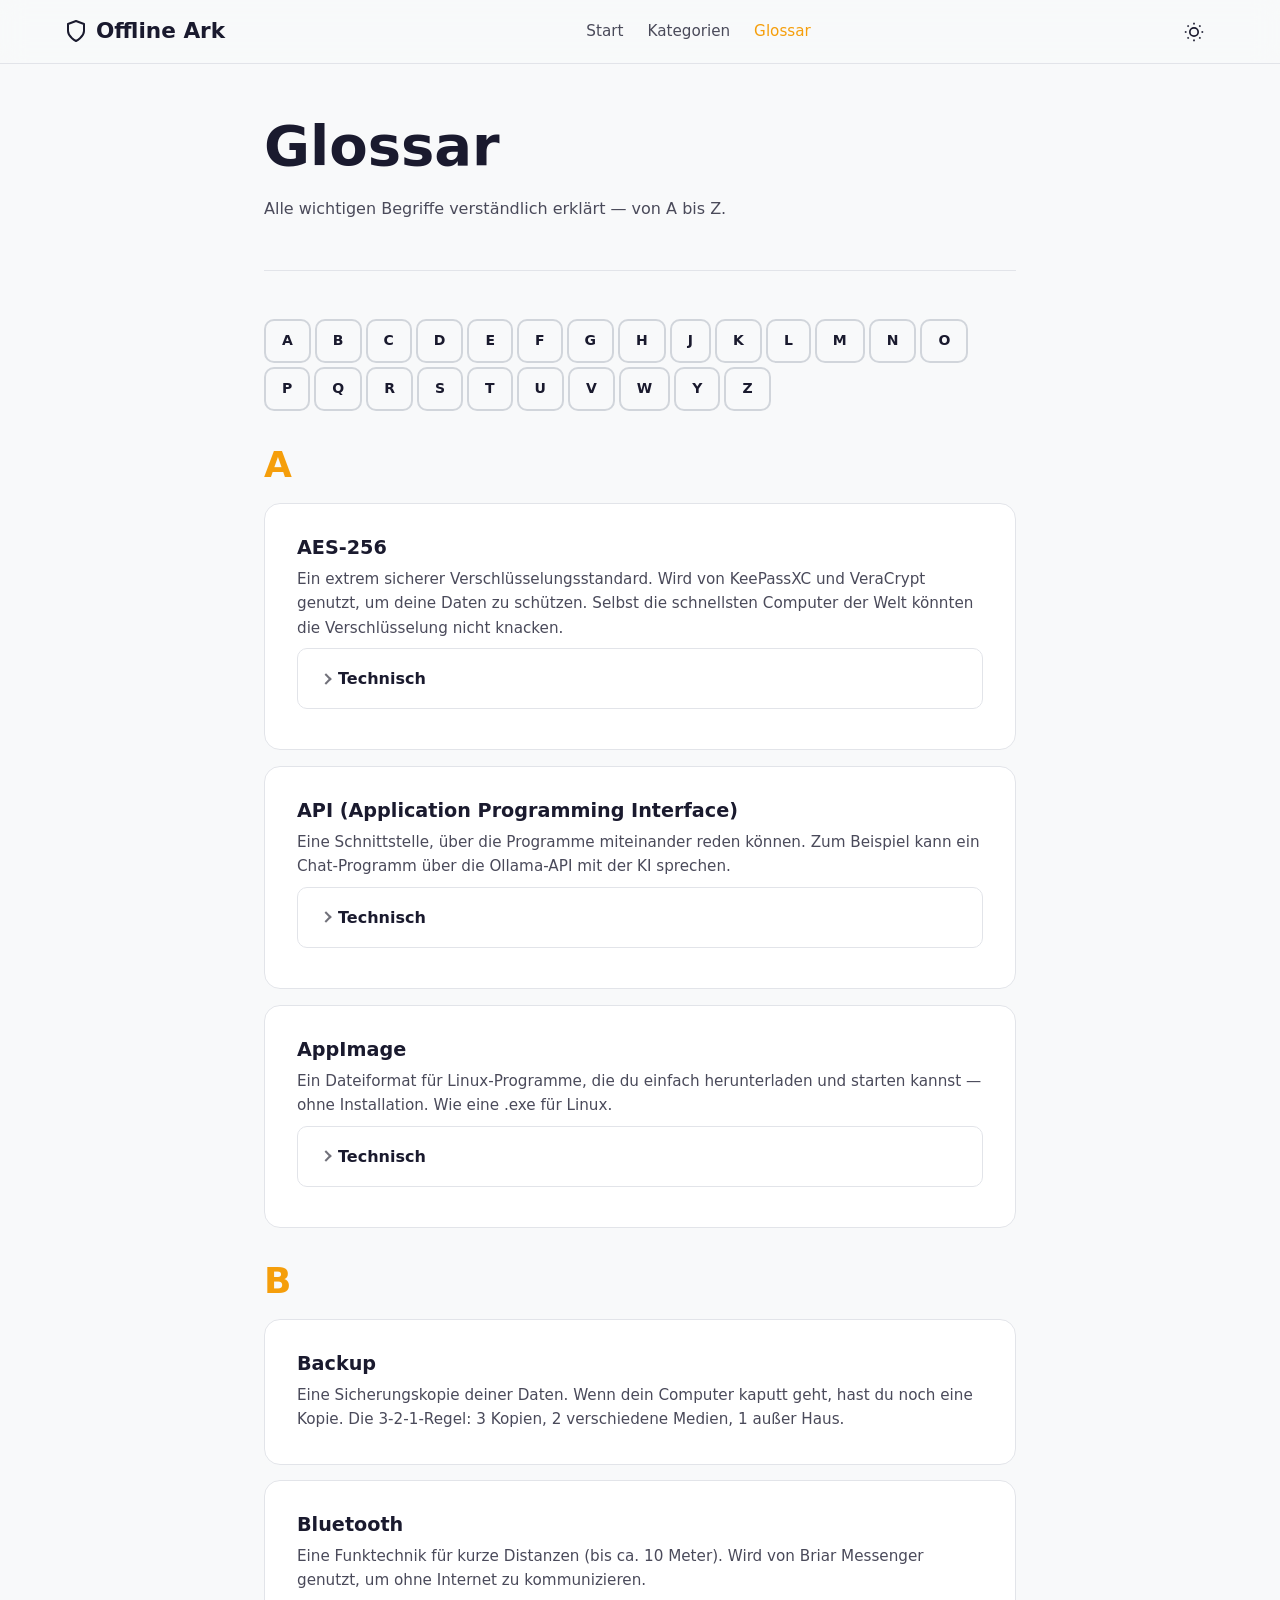
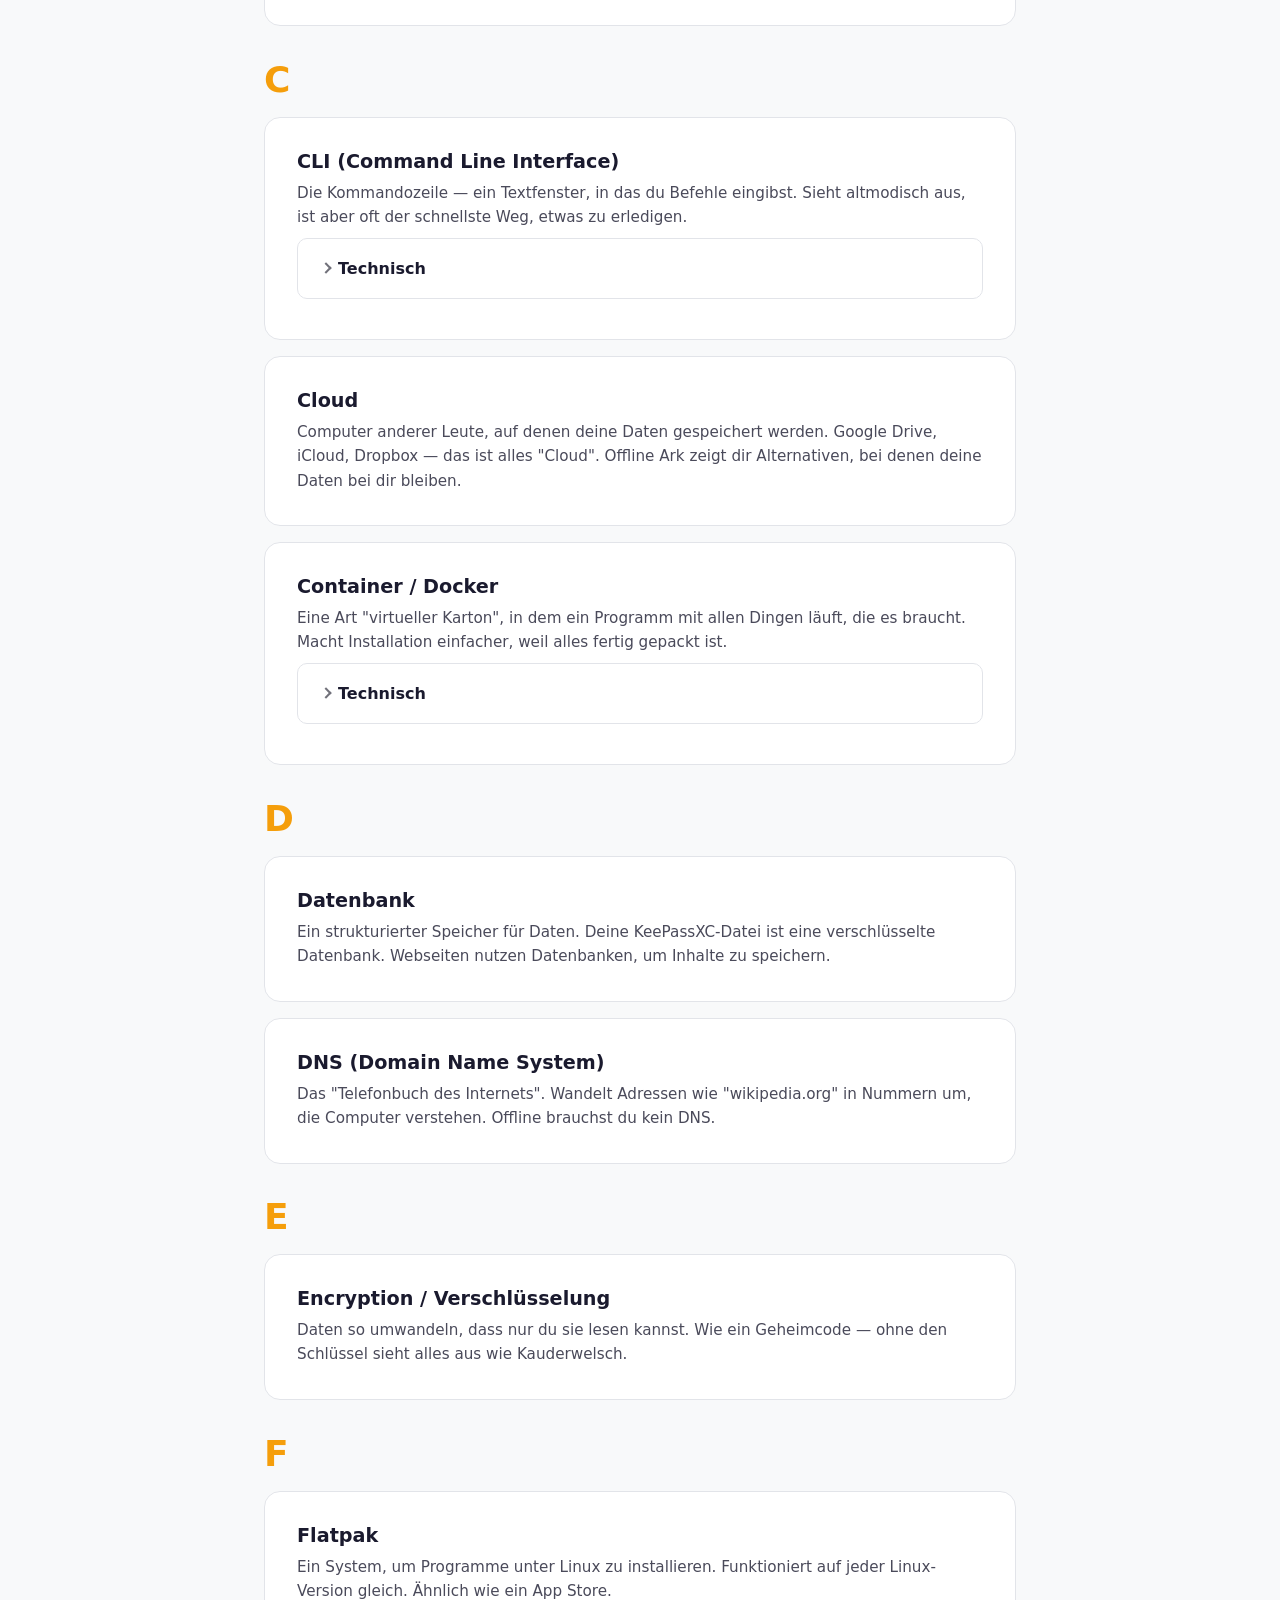
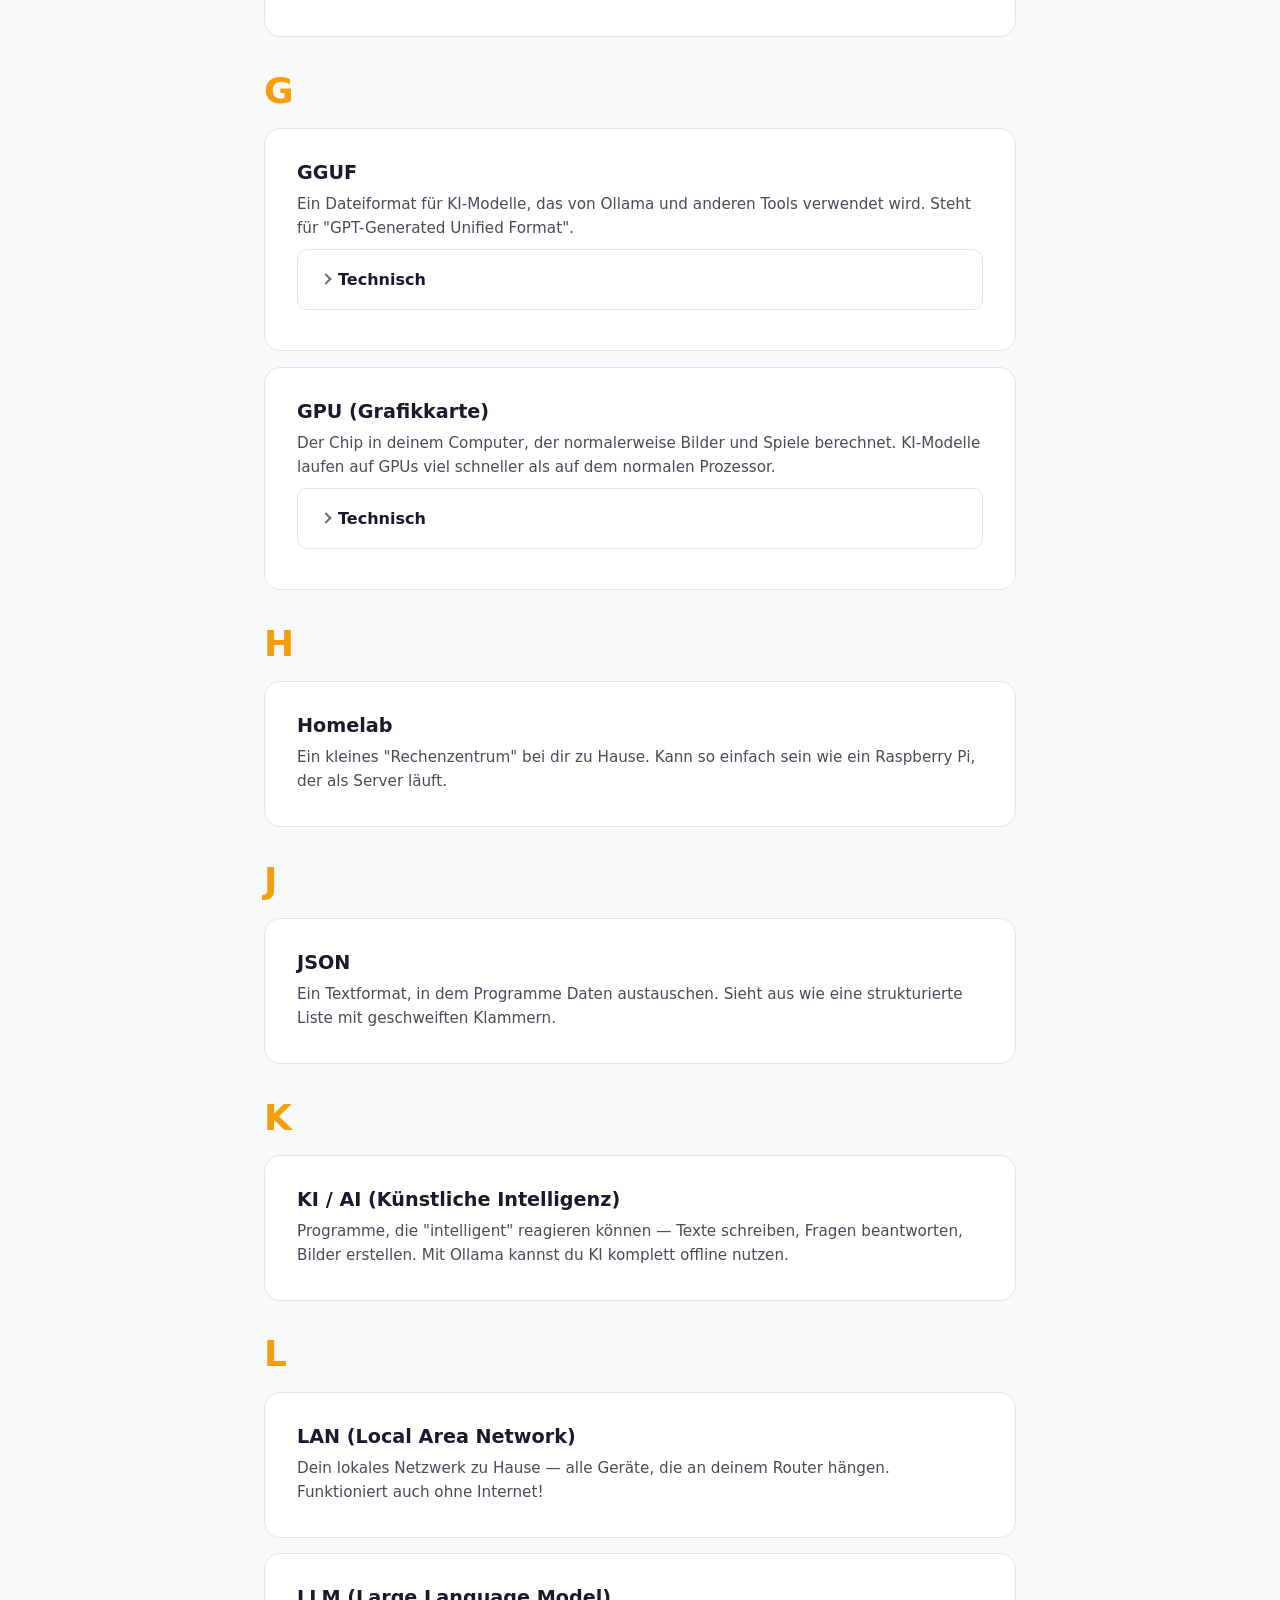
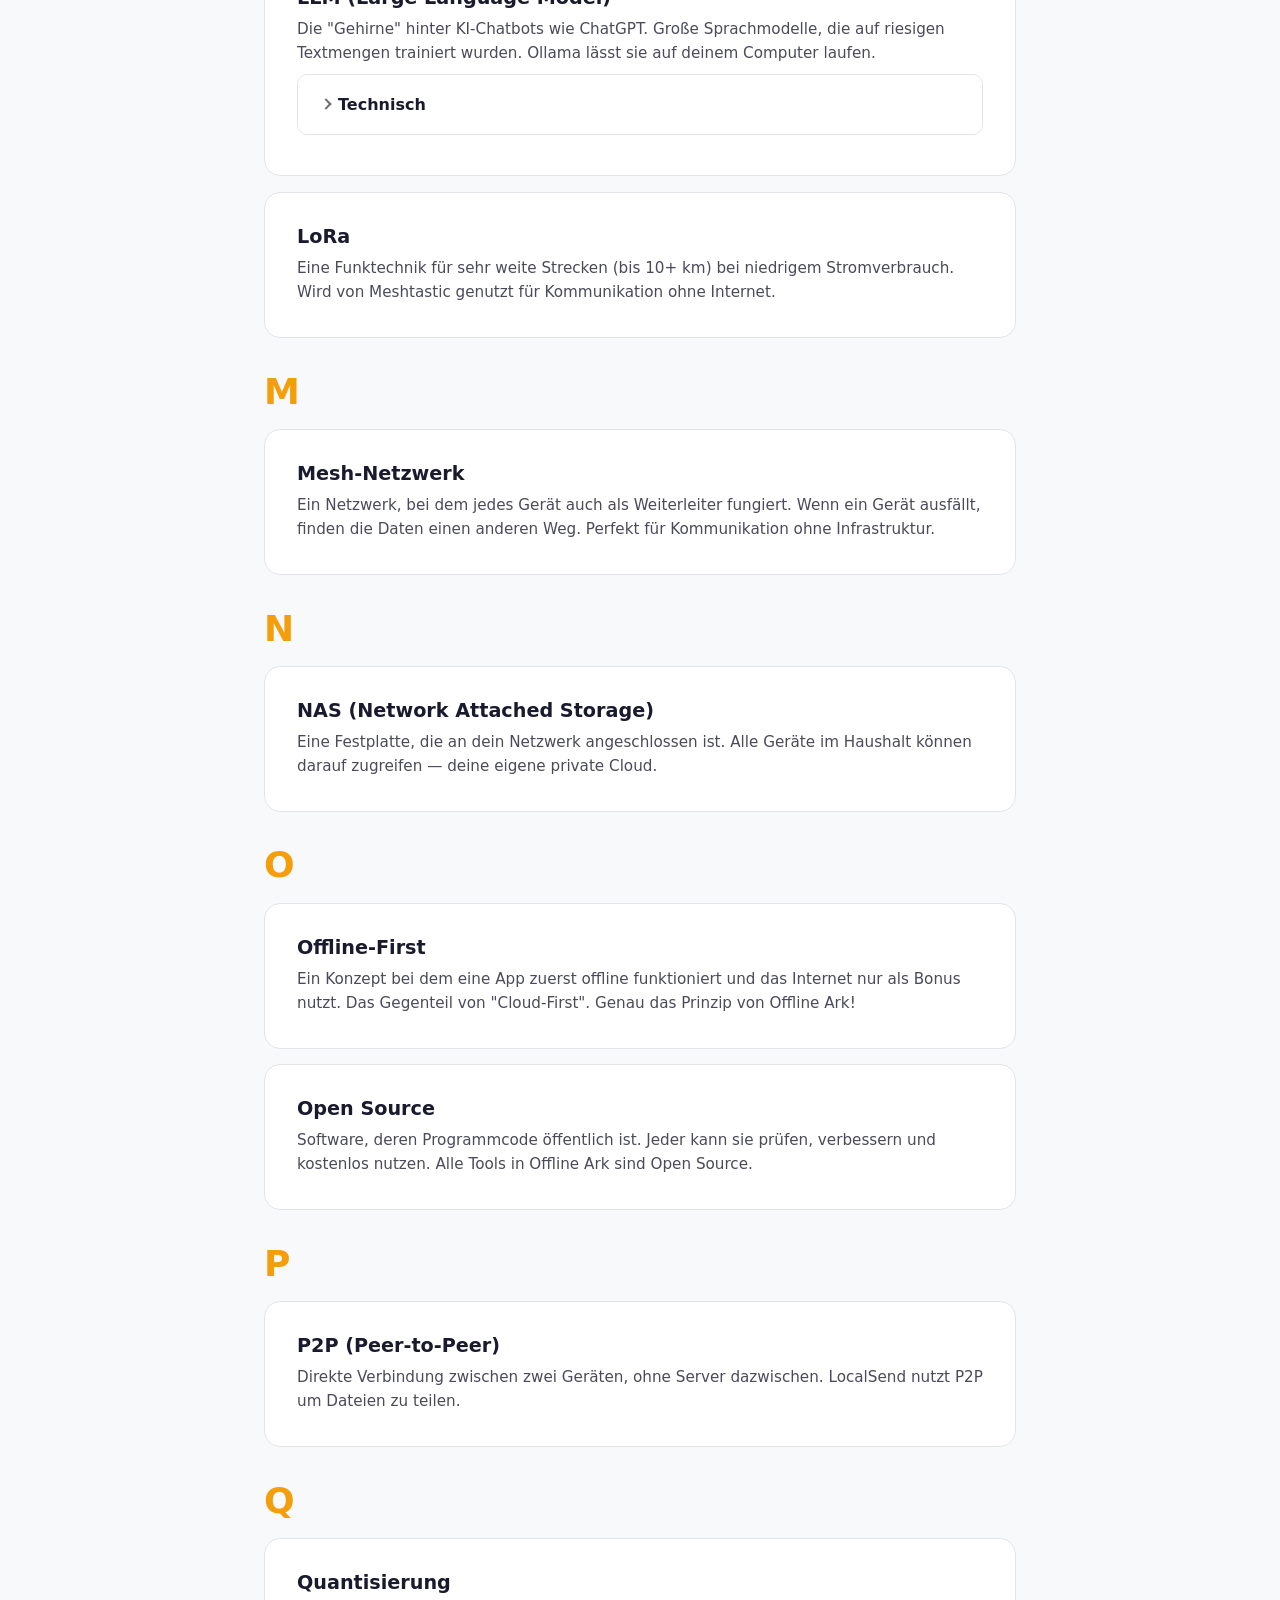
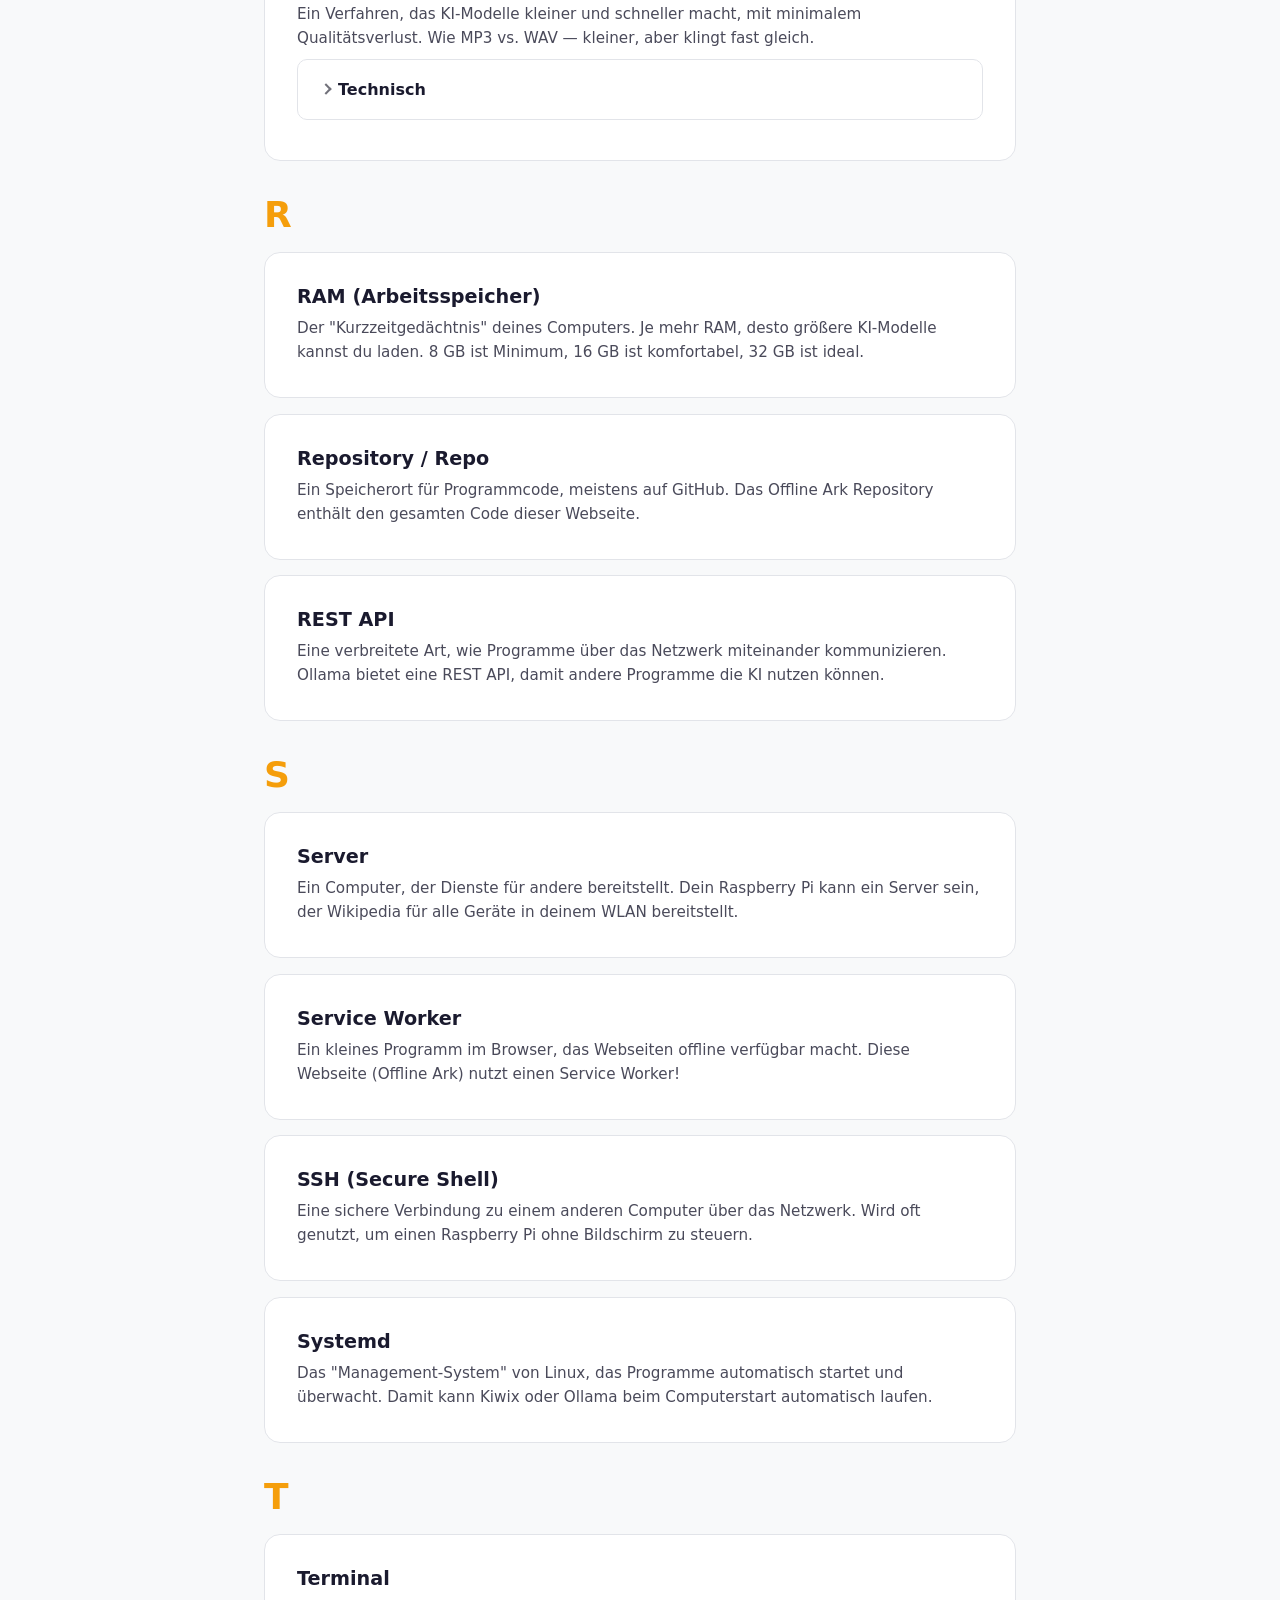
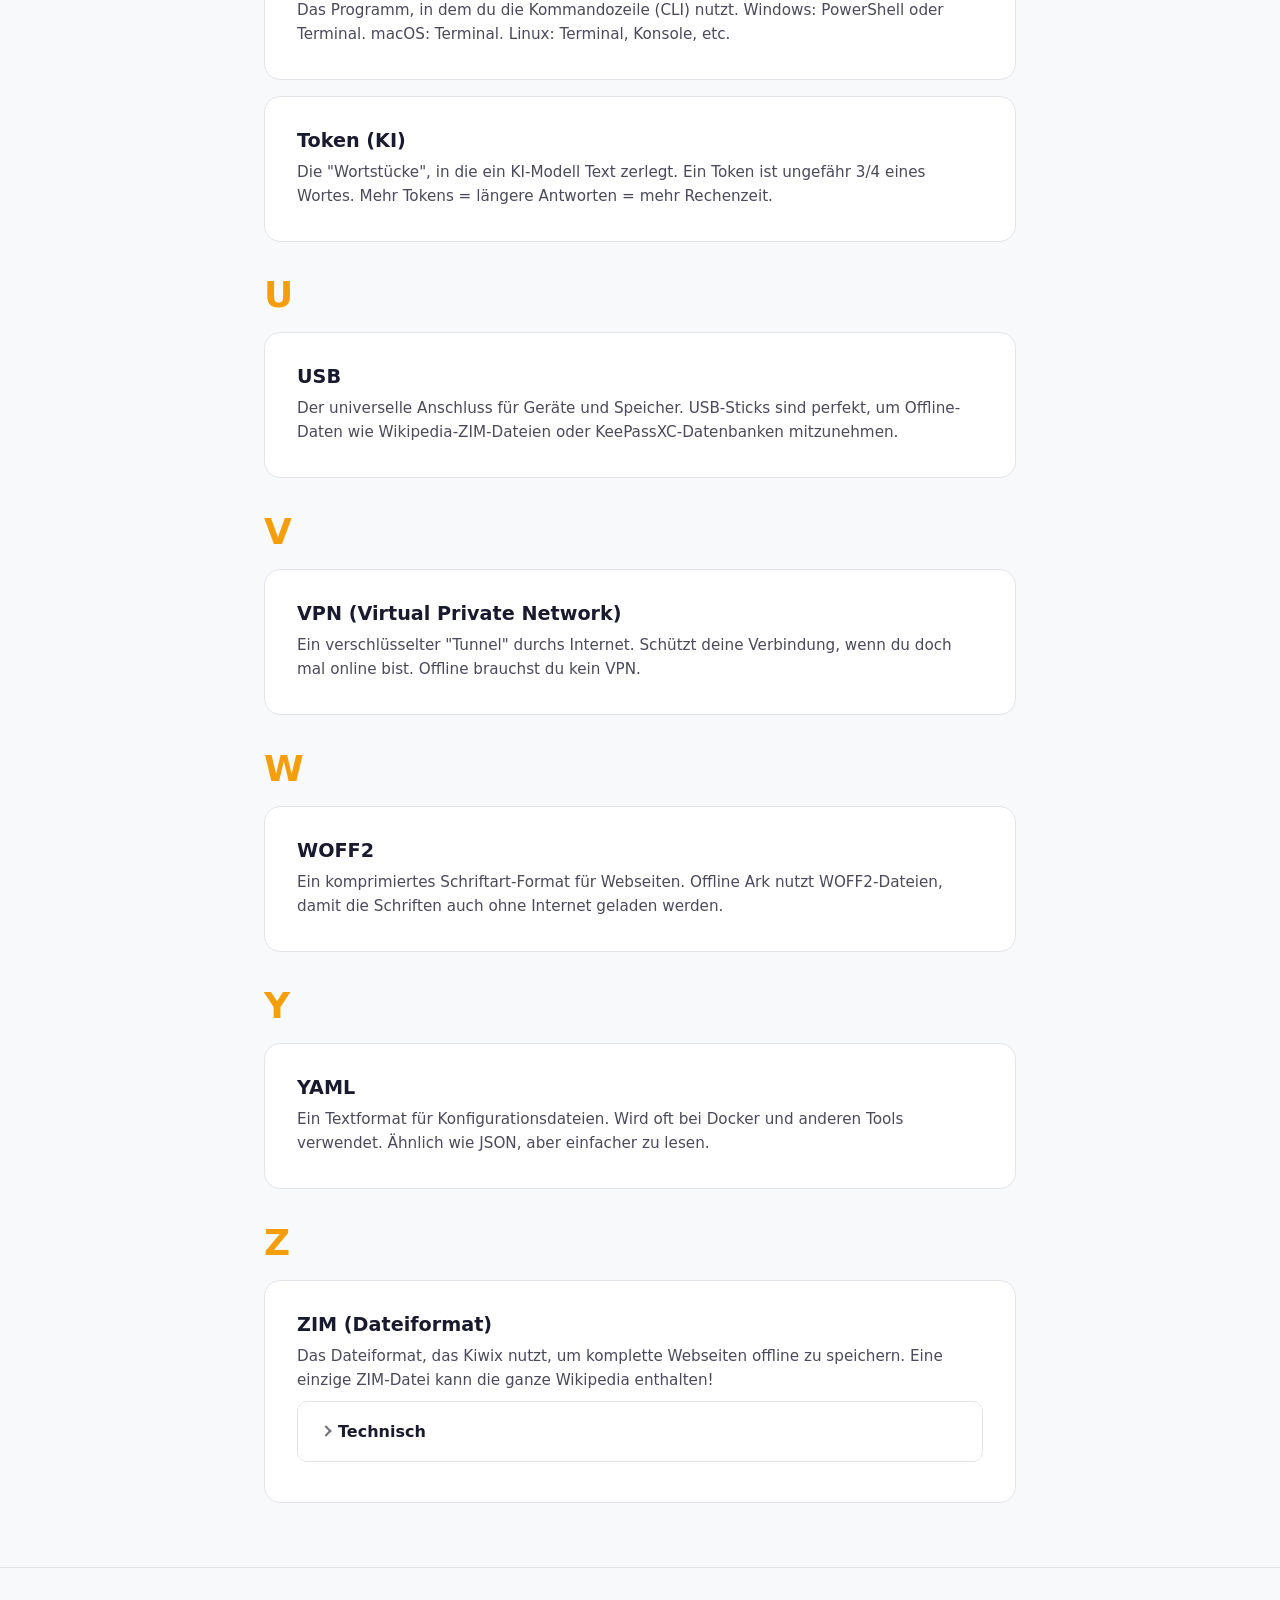
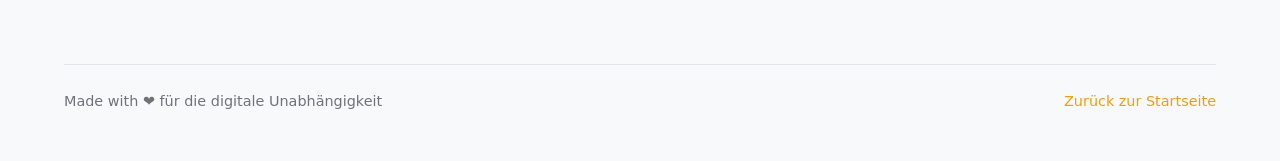
==== commit 21a2fc7e: "Replace Unicode shield emoji with inline SVG icons for consistent mobile rendering All &#x1F6E1; shi" ====
--- a/docs/glossary.html
+++ b/docs/glossary.html
@@ -15,7 +15,7 @@
 
   <header class="header">
     <div class="container flex--between">
-      <a href="index.html" class="logo"><span class="logo__icon">&#x1F6E1;</span><span>Offline Ark</span></a>
+      <a href="index.html" class="logo"><span class="logo__icon"><svg viewBox="0 0 24 24" fill="none" stroke="currentColor" stroke-width="2" width="24" height="24" stroke-linecap="round" stroke-linejoin="round"><path d="M12 22s8-4 8-10V5l-8-3-8 3v7c0 6 8 10 8 10z"/></svg></span><span>Offline Ark</span></a>
       <nav class="nav" id="main-nav">
         <a href="index.html" class="nav__link">Start</a>
         <a href="index.html#kategorien" class="nav__link">Kategorien</a>
--- a/docs/assets/css/main.css
+++ b/docs/assets/css/main.css
@@ -141,7 +141,9 @@
 .header .container { display: flex; align-items: center; justify-content: space-between; height: 100%; }
 .logo { display: flex; align-items: center; gap: var(--space-sm); font-family: var(--font-heading); font-weight: 800; font-size: 1.35rem; color: var(--text-primary); text-decoration: none; }
 .logo:hover { text-decoration: none; color: var(--accent-primary); }
-.logo__icon { font-size: 1.5rem; }
+.logo__icon { display: inline-flex; align-items: center; }
+.logo__icon svg { width: 1.5rem; height: 1.5rem; flex-shrink: 0; }
+.hero__shield-icon { width: clamp(2.5rem, 7vw, 5rem); height: clamp(2.5rem, 7vw, 5rem); vertical-align: -0.15em; }
 .nav { display: flex; align-items: center; gap: var(--space-lg); }
 .nav__link { color: var(--text-secondary); font-weight: 500; font-size: 0.95rem; padding: var(--space-xs) 0; transition: color 0.2s; }
 .nav__link:hover, .nav__link--active { color: var(--accent-primary); text-decoration: none; }
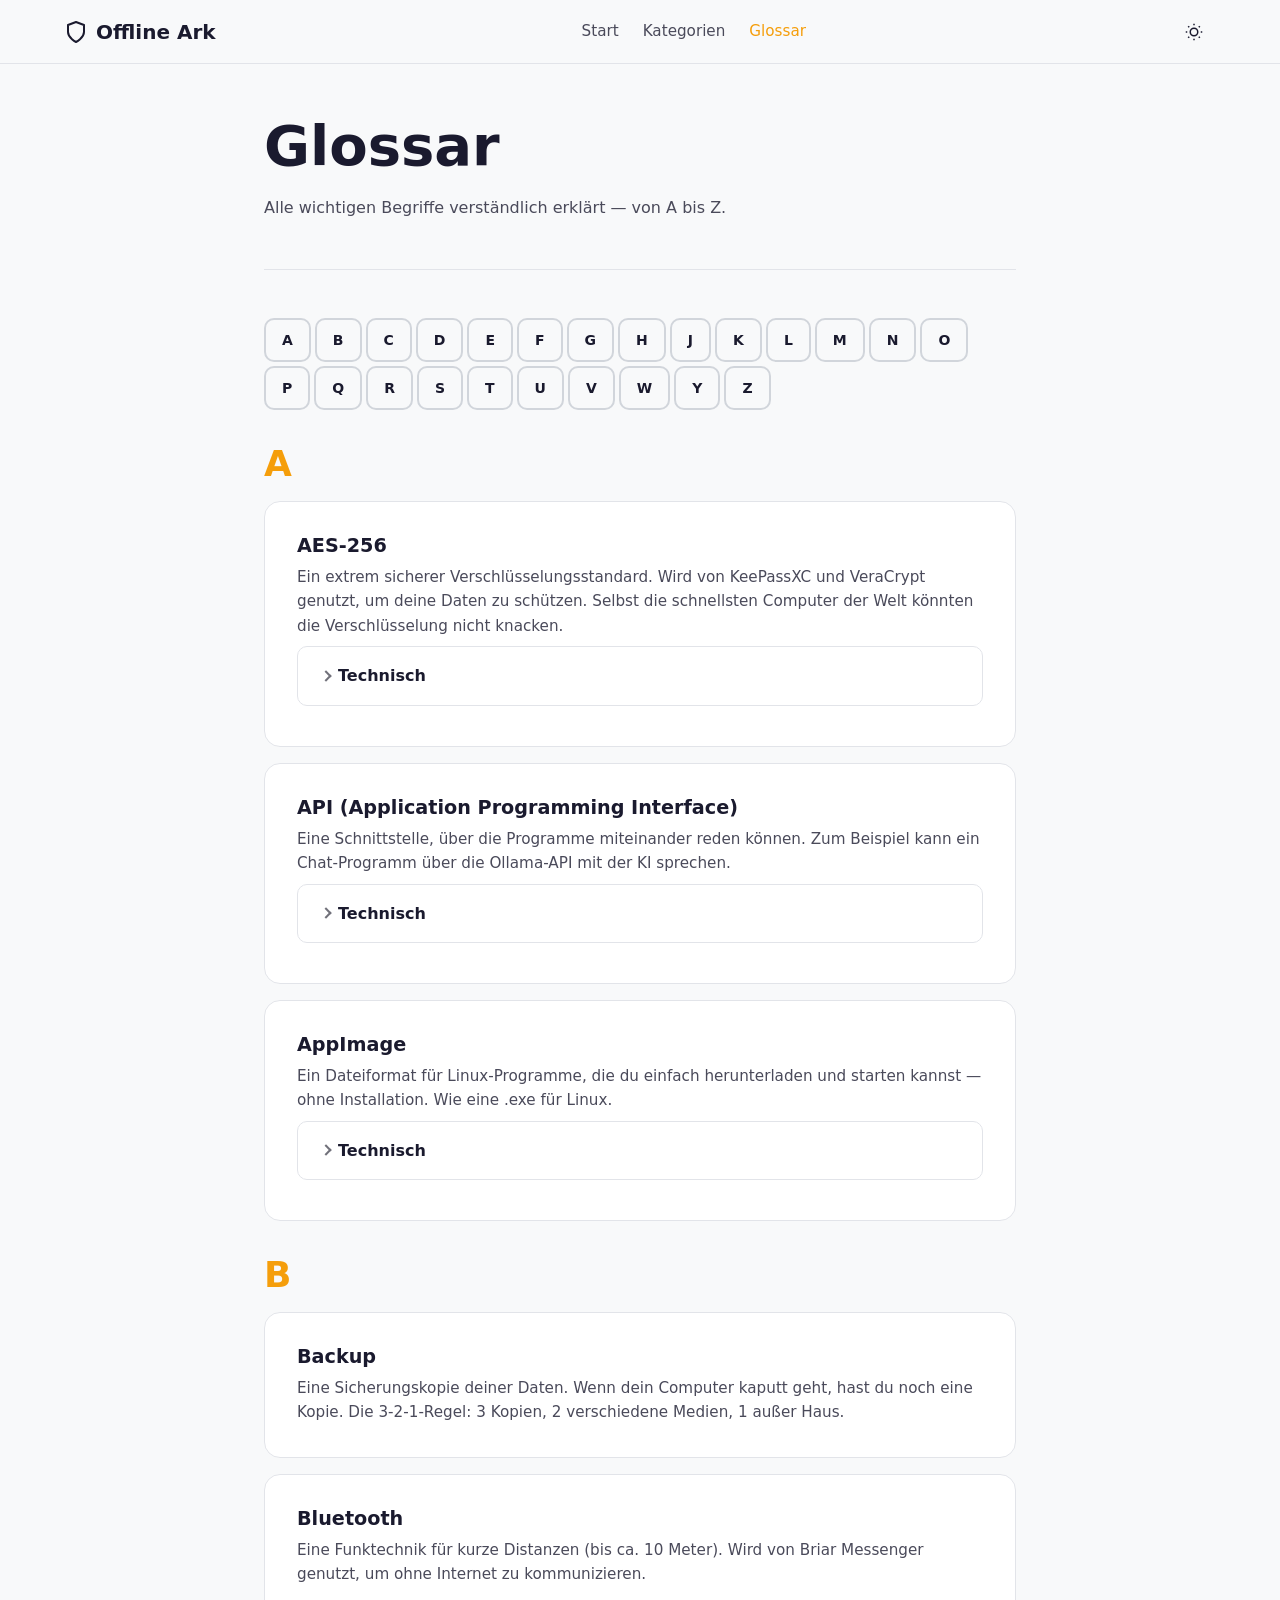
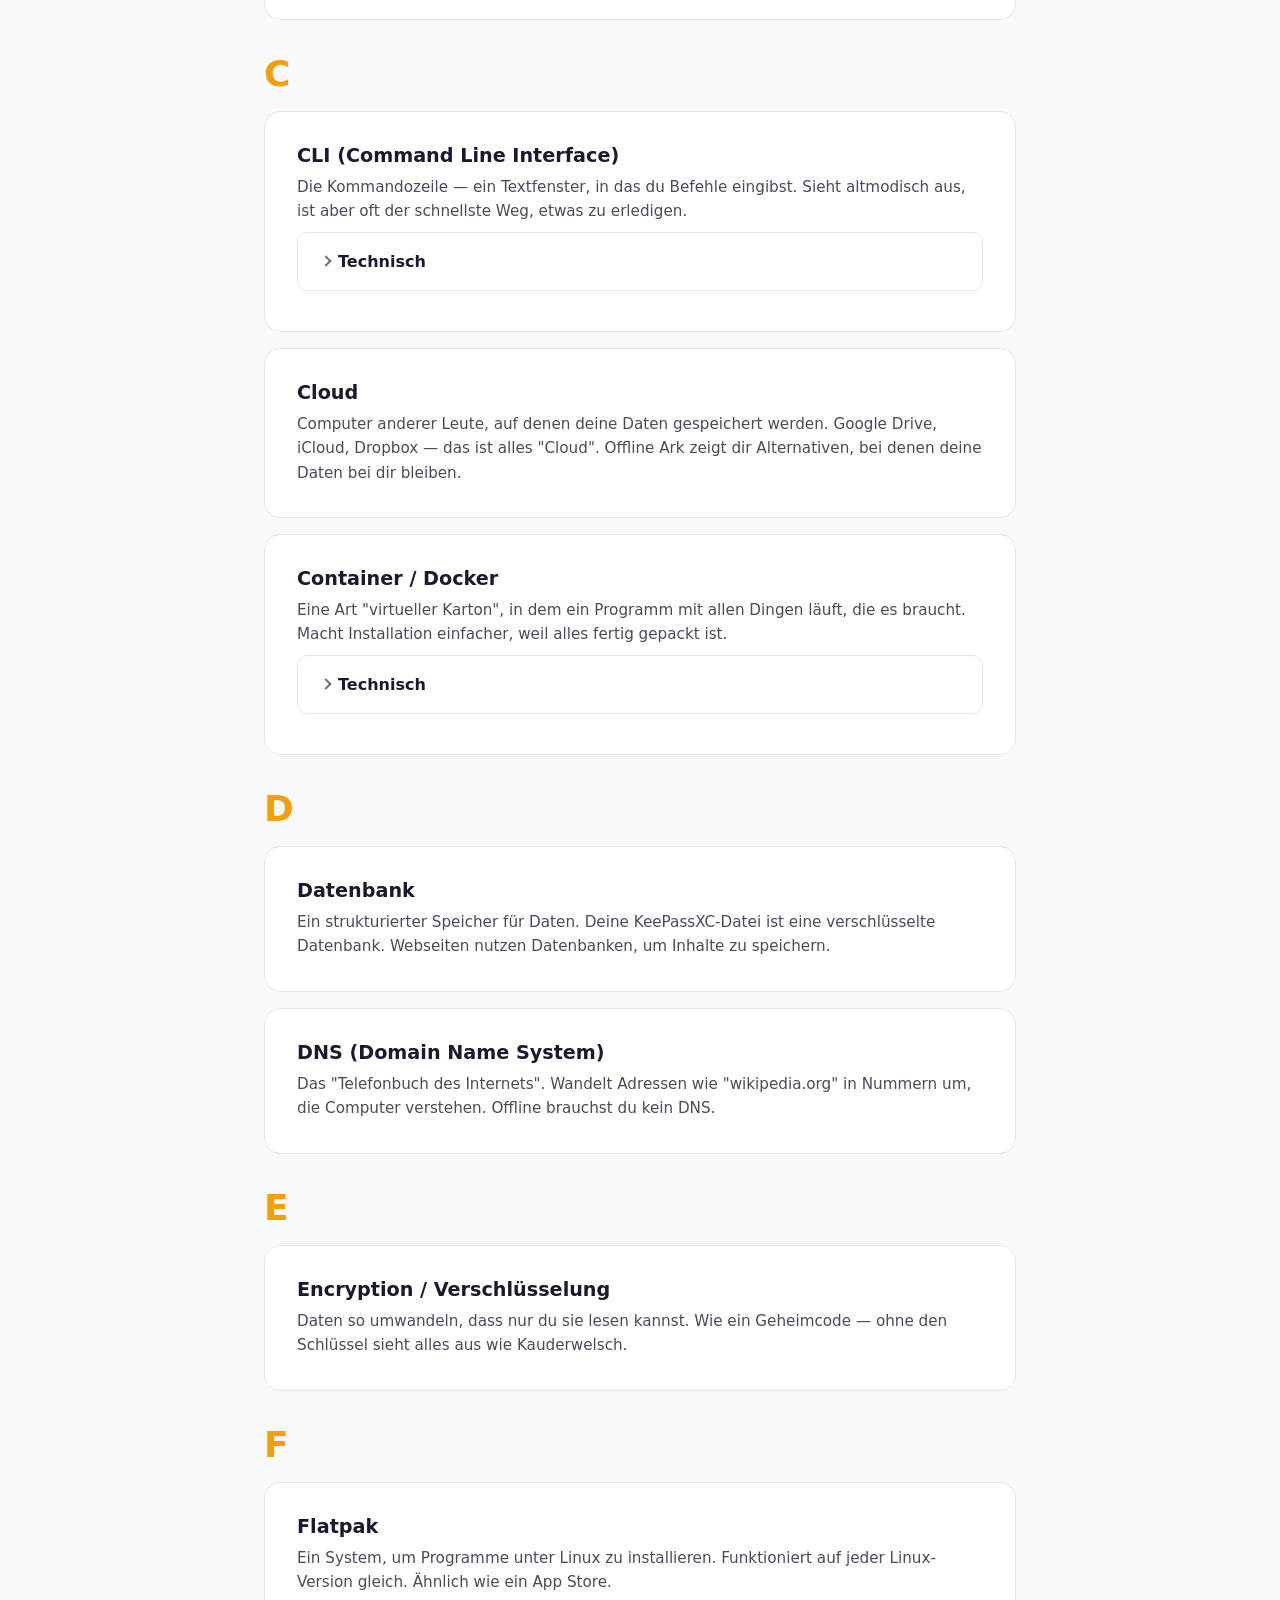
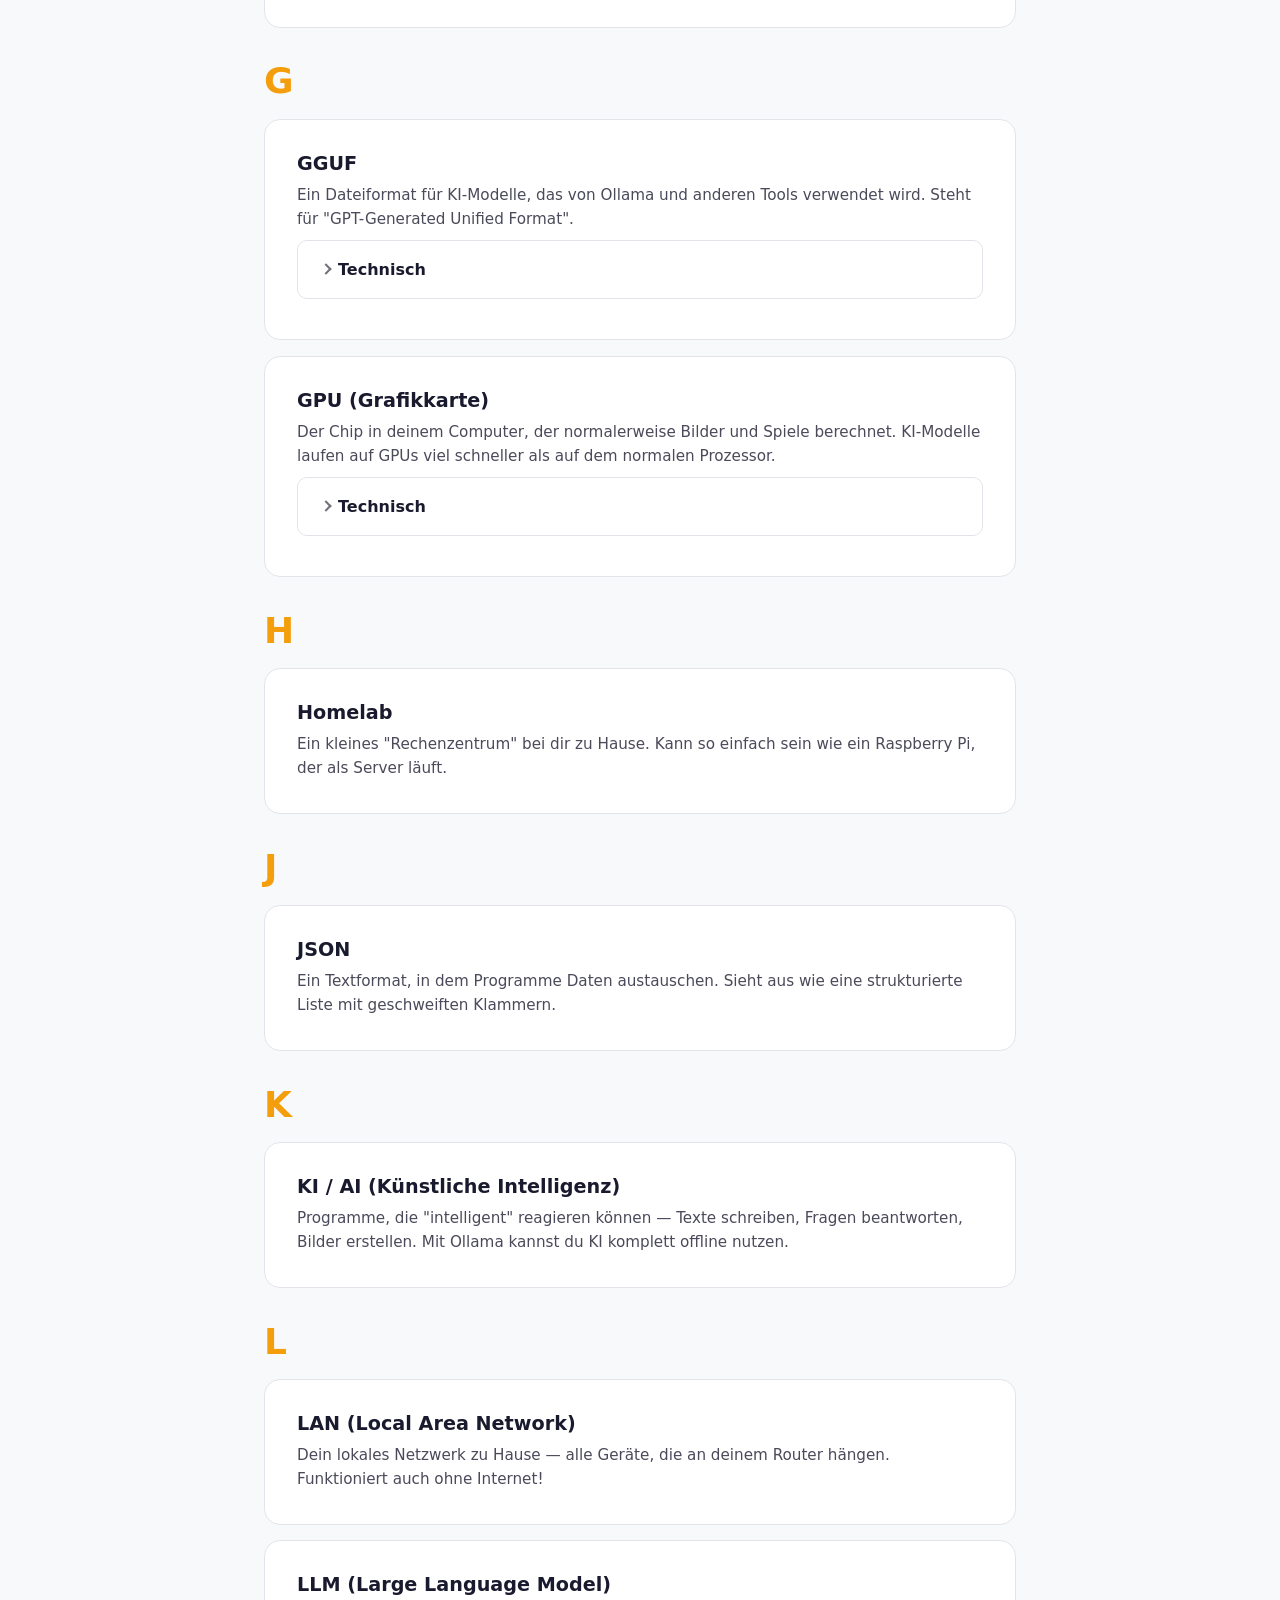
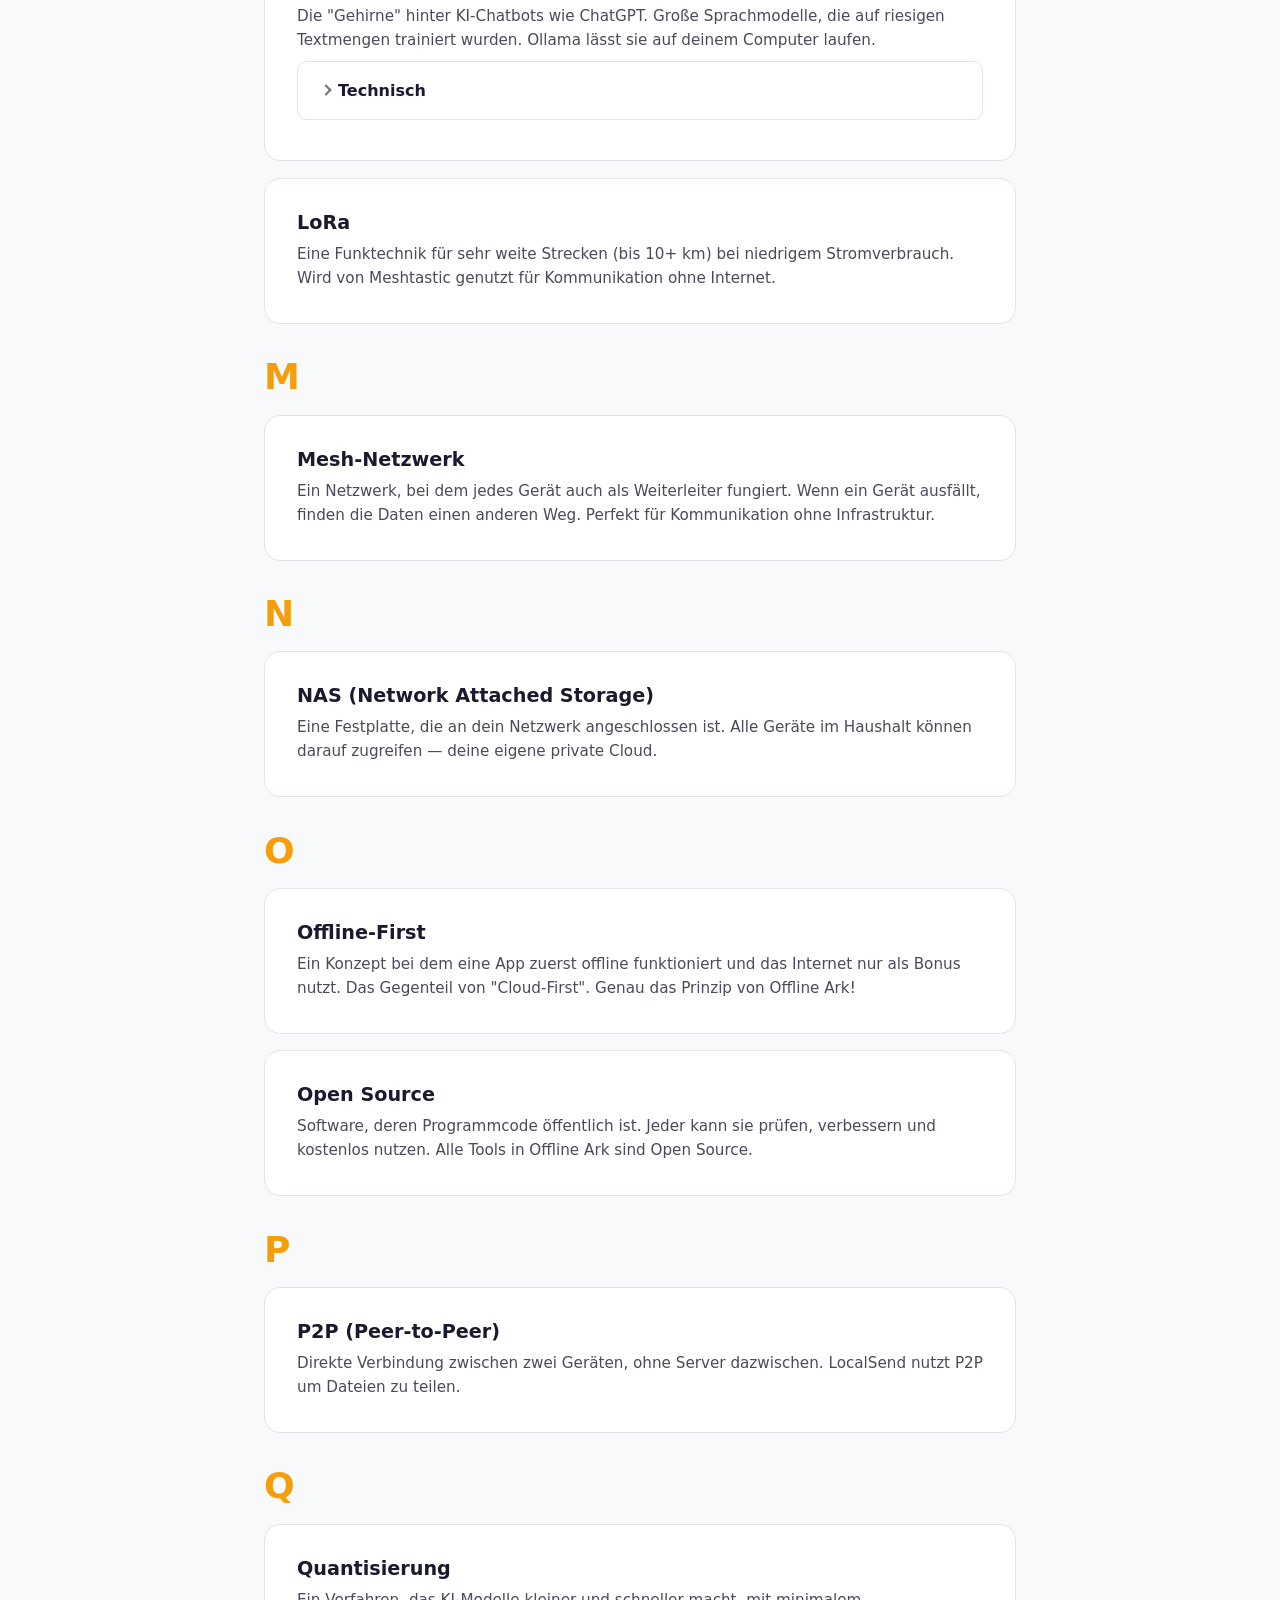
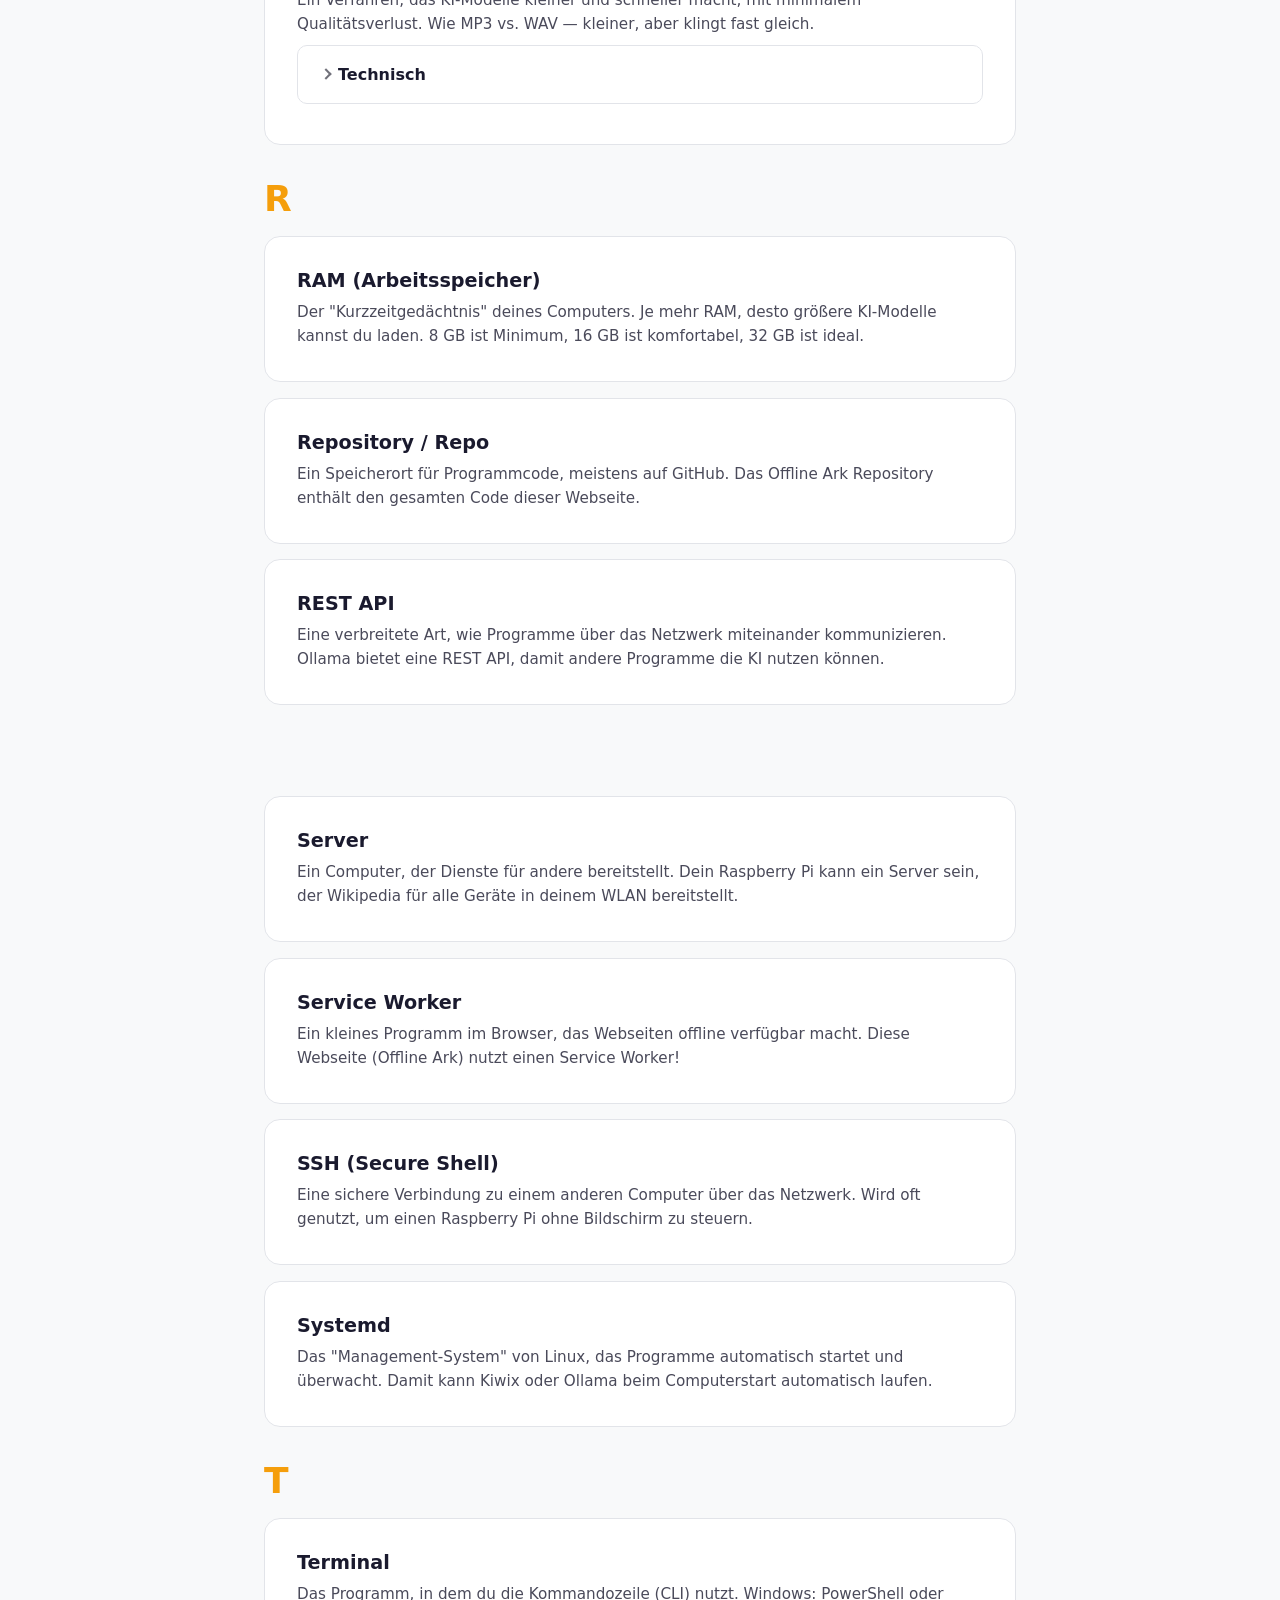
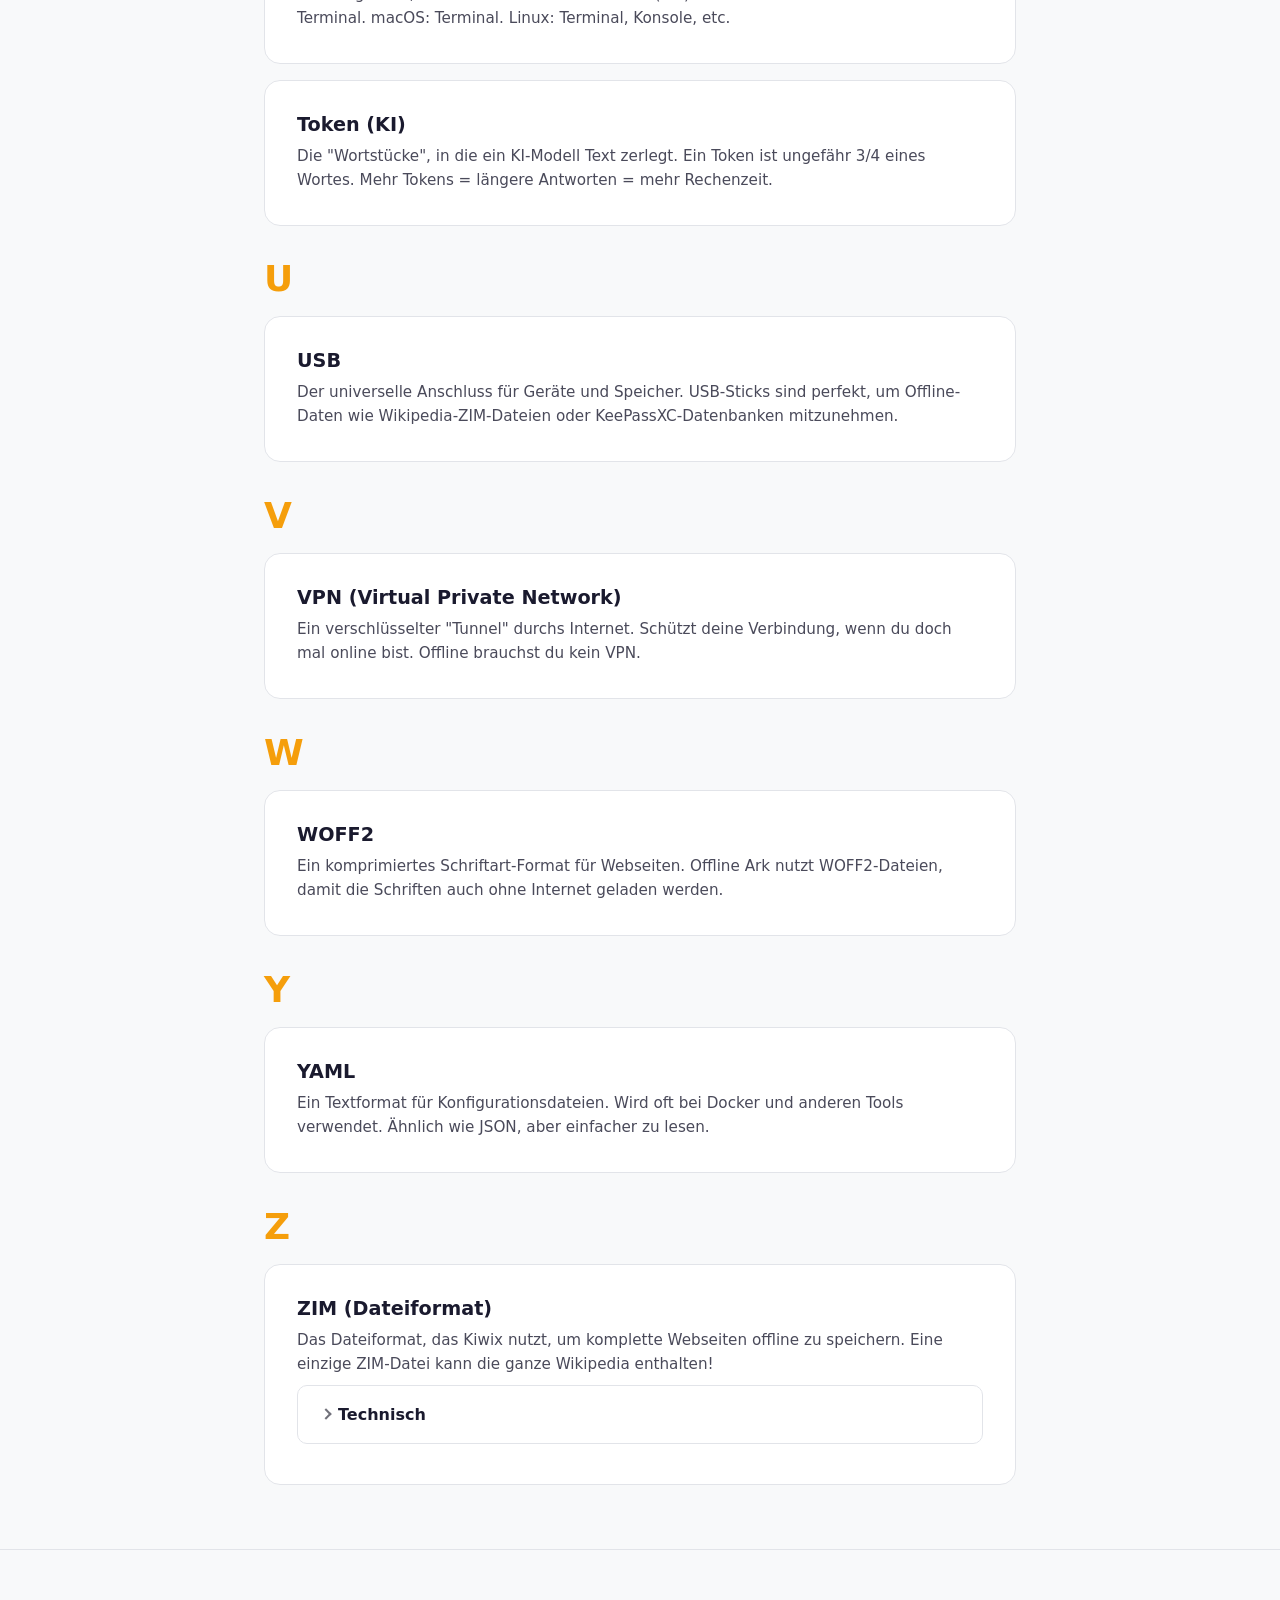
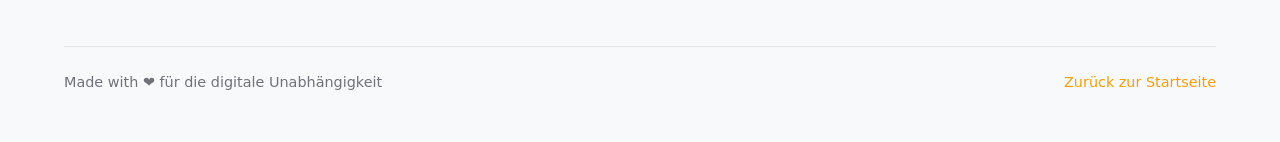
==== commit 1d24c939: "feat: implement mobile-first responsive design - Add mobile-first breakpoints (480px, 640px, 768px, " ====
--- a/docs/glossary.html
+++ b/docs/glossary.html
@@ -2,16 +2,19 @@
 <html lang="de" data-theme="dark">
 <head>
   <meta charset="UTF-8">
-  <meta name="viewport" content="width=device-width, initial-scale=1.0">
+  <meta name="viewport" content="width=device-width, initial-scale=1.0, maximum-scale=5.0, viewport-fit=cover">
   <meta name="description" content="Glossar — Alle wichtigen Begriffe rund um Offline-Tools, KI und digitale Unabhängigkeit verständlich erklärt.">
   <meta name="theme-color" content="#0f1117">
   <title>Glossar | Offline Ark</title>
+<link rel="preconnect" href="https://fonts.googleapis.com">
+<link rel="dns-prefetch" href="https://fonts.googleapis.com">
   <link rel="stylesheet" href="assets/css/fonts.css">
   <link rel="stylesheet" href="assets/css/main.css">
   <link rel="stylesheet" href="assets/css/animations.css">
   <script>(function(){var t=localStorage.getItem('theme');if(t)document.documentElement.setAttribute('data-theme',t);else if(window.matchMedia('(prefers-color-scheme:light)').matches)document.documentElement.setAttribute('data-theme','light');})();</script>
 </head>
 <body>
+<a href="#main-content" class="sr-only focus:not-sr-only focus:absolute focus:top-2 focus:left-2 focus:z-[1001] focus:bg-white focus:text-black focus:px-4 focus:py-2 focus:rounded">Zum Hauptinhalt springen</a>
 
   <header class="header">
     <div class="container flex--between">
@@ -32,7 +35,7 @@
     <div class="nav-overlay" id="nav-overlay"></div>
   </header>
 
-  <main class="container container--narrow">
+  <main id="main-content" class="container container--narrow">
     <div class="guide-header reveal">
       <h1 class="guide-header__title">Glossar</h1>
       <p class="text-secondary">Alle wichtigen Begriffe verständlich erklärt — von A bis Z.</p>
--- a/docs/assets/css/main.css
+++ b/docs/assets/css/main.css
@@ -1,6 +1,7 @@
 /* ============================================
    OFFLINE ARK — Main Stylesheet
    "Survival Tech Manual meets Friendly Encyclopedia"
+   Mobile-First Design Approach
    ============================================ */
 
 /* --- CSS Custom Properties (Dark Theme Default) --- */
@@ -41,14 +42,14 @@
   --font-heading: 'Outfit', system-ui, -apple-system, 'Segoe UI', sans-serif;
   --font-body: 'Source Sans 3', system-ui, -apple-system, 'Segoe UI', sans-serif;
   --font-mono: 'JetBrains Mono', 'Fira Code', 'Consolas', 'Monaco', monospace;
-  /* Spacing */
+  /* Spacing - Mobile First (kleiner) */
   --space-xs: 0.25rem;
   --space-sm: 0.5rem;
-  --space-md: 1rem;
-  --space-lg: 1.5rem;
-  --space-xl: 2rem;
-  --space-2xl: 3rem;
-  --space-3xl: 4rem;
+  --space-md: 0.75rem;
+  --space-lg: 1rem;
+  --space-xl: 1.5rem;
+  --space-2xl: 2rem;
+  --space-3xl: 2.5rem;
   /* Layout */
   --container-max: 1200px;
   --container-narrow: 800px;
@@ -62,7 +63,19 @@
   --shadow-lg: 0 8px 30px rgba(0,0,0,0.5);
   --shadow-glow: 0 0 20px rgba(var(--accent-primary-rgb), 0.15);
   /* Header */
-  --header-height: 64px;
+  --header-height: 56px;
+}
+
+/* Larger spacing for bigger screens */
+@media (min-width: 768px) {
+  :root {
+    --space-md: 1rem;
+    --space-lg: 1.5rem;
+    --space-xl: 2rem;
+    --space-2xl: 3rem;
+    --space-3xl: 4rem;
+    --header-height: 64px;
+  }
 }
 
 /* --- Light Theme --- */
@@ -89,7 +102,7 @@
 body {
   font-family: var(--font-body);
   font-size: 1rem;
-  line-height: 1.7;
+  line-height: 1.6;
   color: var(--text-primary);
   background-color: var(--bg-primary);
   -webkit-font-smoothing: antialiased;
@@ -104,144 +117,548 @@
 button { cursor: pointer; font-family: inherit; border: none; background: none; color: inherit; }
 input, textarea, select { font-family: inherit; font-size: inherit; }
 h1, h2, h3, h4, h5, h6 { font-family: var(--font-heading); font-weight: 700; line-height: 1.2; color: var(--text-primary); }
-h1 { font-size: clamp(2rem, 5vw, 3.5rem); }
-h2 { font-size: clamp(1.5rem, 3.5vw, 2.25rem); }
-h3 { font-size: clamp(1.25rem, 2.5vw, 1.75rem); }
-h4 { font-size: 1.25rem; }
+
+/* Mobile-first typography */
+h1 { font-size: clamp(1.75rem, 6vw, 3.5rem); }
+h2 { font-size: clamp(1.375rem, 4vw, 2.25rem); }
+h3 { font-size: clamp(1.125rem, 3vw, 1.75rem); }
+h4 { font-size: 1.125rem; }
+
 p + p { margin-top: var(--space-md); }
 
-/* --- Layout --- */
-.container { width: 100%; max-width: var(--container-max); margin: 0 auto; padding: 0 var(--space-lg); }
+/* --- Layout - Mobile First --- */
+.container { 
+  width: 100%; 
+  max-width: var(--container-max); 
+  margin: 0 auto; 
+  padding: 0 var(--space-md); 
+}
+
+@media (min-width: 640px) {
+  .container { padding: 0 var(--space-lg); }
+}
+
 .container--narrow { max-width: var(--container-narrow); }
-.section { padding: var(--space-3xl) 0; }
-.section + .section { padding-top: var(--space-xl); }
-
-/* --- Grid System --- */
-.grid { display: grid; gap: var(--space-lg); }
-.grid--2 { grid-template-columns: repeat(auto-fit, minmax(280px, 1fr)); }
-.grid--3 { grid-template-columns: repeat(auto-fit, minmax(260px, 1fr)); }
-.grid--4 { grid-template-columns: repeat(auto-fit, minmax(220px, 1fr)); }
+
+.section { padding: var(--space-2xl) 0; }
+.section + .section { padding-top: var(--space-lg); }
+
+@media (min-width: 768px) {
+  .section { padding: var(--space-3xl) 0; }
+  .section + .section { padding-top: var(--space-xl); }
+}
+
+/* --- Grid System - Mobile First --- */
+.grid { display: grid; gap: var(--space-md); }
+
+/* Mobile: Single column by default */
+.grid--2,
+.grid--3,
+.grid--4 { grid-template-columns: 1fr; }
+
+/* Small tablets: 2 columns */
+@media (min-width: 480px) {
+  .grid--2,
+  .grid--3,
+  .grid--4 { grid-template-columns: repeat(2, 1fr); }
+}
+
+/* Tablets: 3 columns for 3 and 4 column grids */
+@media (min-width: 768px) {
+  .grid--3 { grid-template-columns: repeat(3, 1fr); }
+  .grid--4 { grid-template-columns: repeat(3, 1fr); }
+  .grid--2 { grid-template-columns: repeat(2, 1fr); }
+}
+
+/* Desktop: Full grids */
+@media (min-width: 1024px) {
+  .grid--4 { grid-template-columns: repeat(4, 1fr); }
+}
+
+/* Auto-fit grids */
+@media (min-width: 640px) {
+  .grid--2 { grid-template-columns: repeat(auto-fit, minmax(260px, 1fr)); }
+  .grid--3 { grid-template-columns: repeat(auto-fit, minmax(240px, 1fr)); }
+  .grid--4 { grid-template-columns: repeat(auto-fit, minmax(200px, 1fr)); }
+}
+
 .flex { display: flex; gap: var(--space-md); }
 .flex--wrap { flex-wrap: wrap; }
 .flex--center { align-items: center; justify-content: center; }
 .flex--between { justify-content: space-between; align-items: center; }
 
-/* --- Header / Navigation --- */
+/* --- Header / Navigation - Mobile First --- */
 .header {
   position: sticky;
   top: 0;
   z-index: 1000;
-  background: rgba(15, 17, 23, 0.85);
+  background: rgba(15, 17, 23, 0.92);
   backdrop-filter: blur(12px);
   -webkit-backdrop-filter: blur(12px);
   border-bottom: 1px solid var(--border-color);
   height: var(--header-height);
 }
-[data-theme="light"] .header { background: rgba(248, 249, 250, 0.85); }
-.header .container { display: flex; align-items: center; justify-content: space-between; height: 100%; }
-.logo { display: flex; align-items: center; gap: var(--space-sm); font-family: var(--font-heading); font-weight: 800; font-size: 1.35rem; color: var(--text-primary); text-decoration: none; }
+
+[data-theme="light"] .header { background: rgba(248, 249, 250, 0.92); }
+
+.header .container { 
+  display: flex; 
+  align-items: center; 
+  justify-content: space-between; 
+  height: 100%; 
+}
+
+.logo { 
+  display: flex; 
+  align-items: center; 
+  gap: var(--space-xs); 
+  font-family: var(--font-heading); 
+  font-weight: 800; 
+  font-size: 1.1rem; 
+  color: var(--text-primary); 
+  text-decoration: none; 
+}
+
+@media (min-width: 640px) {
+  .logo { font-size: 1.25rem; gap: var(--space-sm); }
+}
+
 .logo:hover { text-decoration: none; color: var(--accent-primary); }
 .logo__icon { display: inline-flex; align-items: center; }
-.logo__icon svg { width: 1.5rem; height: 1.5rem; flex-shrink: 0; }
-.hero__shield-icon { width: clamp(2.5rem, 7vw, 5rem); height: clamp(2.5rem, 7vw, 5rem); vertical-align: -0.15em; }
-.nav { display: flex; align-items: center; gap: var(--space-lg); }
-.nav__link { color: var(--text-secondary); font-weight: 500; font-size: 0.95rem; padding: var(--space-xs) 0; transition: color 0.2s; }
+.logo__icon svg { width: 1.25rem; height: 1.25rem; flex-shrink: 0; }
+
+@media (min-width: 640px) {
+  .logo__icon svg { width: 1.5rem; height: 1.5rem; }
+}
+
+.hero__shield-icon { 
+  width: clamp(2rem, 6vw, 5rem); 
+  height: clamp(2rem, 6vw, 5rem); 
+  vertical-align: -0.15em; 
+}
+
+/* Navigation - Mobile First */
+.nav { 
+  display: none; 
+  align-items: center; 
+  gap: var(--space-lg); 
+}
+
+.nav__link { 
+  color: var(--text-secondary); 
+  font-weight: 500; 
+  font-size: 0.9rem; 
+  padding: var(--space-xs) 0; 
+  transition: color 0.2s; 
+}
+
 .nav__link:hover, .nav__link--active { color: var(--accent-primary); text-decoration: none; }
-.nav__actions { display: flex; align-items: center; gap: var(--space-sm); }
+
+.nav__actions { 
+  display: flex; 
+  align-items: center; 
+  gap: var(--space-xs); 
+}
+
+@media (min-width: 640px) {
+  .nav__actions { gap: var(--space-sm); }
+}
 
 /* Mobile Nav */
-.hamburger { display: none; width: 44px; height: 44px; align-items: center; justify-content: center; border-radius: var(--radius-sm); }
-.hamburger span { display: block; width: 22px; height: 2px; background: var(--text-primary); position: relative; transition: 0.3s; }
-.hamburger span::before, .hamburger span::after { content: ''; position: absolute; width: 22px; height: 2px; background: var(--text-primary); transition: 0.3s; }
-.hamburger span::before { top: -7px; }
-.hamburger span::after { top: 7px; }
+.hamburger { 
+  display: flex; 
+  width: 44px; 
+  height: 44px; 
+  align-items: center; 
+  justify-content: center; 
+  border-radius: var(--radius-sm); 
+  background: transparent;
+}
+
+.hamburger span { 
+  display: block; 
+  width: 20px; 
+  height: 2px; 
+  background: var(--text-primary); 
+  position: relative; 
+  transition: 0.3s; 
+}
+
+.hamburger span::before, .hamburger span::after { 
+  content: ''; 
+  position: absolute; 
+  width: 20px; 
+  height: 2px; 
+  background: var(--text-primary); 
+  transition: 0.3s; 
+}
+
+.hamburger span::before { top: -6px; }
+.hamburger span::after { top: 6px; }
+
+@media (min-width: 640px) {
+  .hamburger span { width: 22px; }
+  .hamburger span::before, .hamburger span::after { width: 22px; }
+  .hamburger span::before { top: -7px; }
+  .hamburger span::after { top: 7px; }
+}
+
 .hamburger.active span { background: transparent; }
 .hamburger.active span::before { top: 0; transform: rotate(45deg); }
 .hamburger.active span::after { top: 0; transform: rotate(-45deg); }
-.nav-overlay { display: none; position: fixed; inset: 0; background: rgba(0,0,0,0.5); z-index: 998; }
+
+.nav-overlay { 
+  display: none; 
+  position: fixed; 
+  inset: 0; 
+  background: rgba(0,0,0,0.5); 
+  z-index: 998; 
+}
+
 .nav-overlay.active { display: block; }
 
-@media (max-width: 768px) {
-  .hamburger { display: flex; }
-  .nav { position: fixed; top: 0; right: -300px; width: 280px; height: 100vh; background: var(--bg-secondary); flex-direction: column; align-items: flex-start; padding: calc(var(--header-height) + var(--space-lg)) var(--space-lg) var(--space-lg); gap: var(--space-md); z-index: 999; transition: right 0.3s ease; border-left: 1px solid var(--border-color); }
+/* Mobile menu slide-out */
+@media (max-width: 767px) {
+  .nav { 
+    position: fixed; 
+    top: 0; 
+    right: -100%; 
+    width: min(280px, 80vw); 
+    height: 100vh; 
+    height: 100dvh;
+    background: var(--bg-secondary); 
+    flex-direction: column; 
+    align-items: flex-start; 
+    padding: calc(var(--header-height) + var(--space-md)) var(--space-md) var(--space-md); 
+    gap: var(--space-sm); 
+    z-index: 999; 
+    transition: right 0.3s ease; 
+    border-left: 1px solid var(--border-color);
+    display: flex;
+  }
+  
   .nav.active { right: 0; }
-  .nav__link { font-size: 1.1rem; width: 100%; padding: var(--space-sm) 0; border-bottom: 1px solid var(--border-color); }
+  
+  .nav__link { 
+    font-size: 1rem; 
+    width: 100%; 
+    padding: var(--space-sm) 0; 
+    border-bottom: 1px solid var(--border-color);
+    min-height: 44px;
+    display: flex;
+    align-items: center;
+  }
+}
+
+/* Desktop navigation */
+@media (min-width: 768px) {
+  .hamburger { display: none; }
+  .nav { 
+    display: flex; 
+    position: static; 
+    width: auto; 
+    height: auto; 
+    flex-direction: row; 
+    padding: 0; 
+    background: transparent;
+    border: none;
+  }
+  .nav__link { 
+    border: none; 
+    font-size: 0.95rem;
+    width: auto;
+  }
 }
 
 /* --- Theme Toggle --- */
-.theme-toggle { width: 44px; height: 44px; display: flex; align-items: center; justify-content: center; border-radius: var(--radius-md); transition: background 0.2s; }
+.theme-toggle { 
+  width: 40px; 
+  height: 40px; 
+  display: flex; 
+  align-items: center; 
+  justify-content: center; 
+  border-radius: var(--radius-md); 
+  transition: background 0.2s; 
+  background: transparent;
+}
+
+@media (min-width: 640px) {
+  .theme-toggle { width: 44px; height: 44px; }
+}
+
 .theme-toggle:hover { background: var(--bg-tertiary); }
-.theme-toggle svg { width: 20px; height: 20px; }
+.theme-toggle svg { width: 18px; height: 18px; }
 .theme-toggle .icon-sun { display: none; }
 .theme-toggle .icon-moon { display: block; }
 [data-theme="light"] .theme-toggle .icon-sun { display: block; }
 [data-theme="light"] .theme-toggle .icon-moon { display: none; }
 
-/* --- Hero Section --- */
+/* --- Hero Section - Mobile First --- */
 .hero {
   position: relative;
-  padding: calc(var(--header-height) + var(--space-3xl)) 0 var(--space-3xl);
+  padding: calc(var(--header-height) + var(--space-xl)) 0 var(--space-xl);
   text-align: center;
   overflow: hidden;
-  min-height: 80vh;
+  min-height: auto;
   display: flex;
   align-items: center;
 }
+
+@media (min-width: 768px) {
+  .hero {
+    padding: calc(var(--header-height) + var(--space-3xl)) 0 var(--space-3xl);
+    min-height: 80vh;
+  }
+}
+
 .hero__content { position: relative; z-index: 2; }
-.hero__badge { display: inline-block; padding: var(--space-xs) var(--space-md); background: rgba(var(--accent-primary-rgb), 0.15); color: var(--accent-primary); border-radius: 999px; font-size: 0.85rem; font-weight: 600; margin-bottom: var(--space-lg); border: 1px solid rgba(var(--accent-primary-rgb), 0.3); }
-.hero__title { font-size: clamp(2.5rem, 7vw, 5rem); font-weight: 800; margin-bottom: var(--space-md); }
+
+.hero__badge { 
+  display: inline-block; 
+  padding: var(--space-xs) var(--space-sm); 
+  background: rgba(var(--accent-primary-rgb), 0.15); 
+  color: var(--accent-primary); 
+  border-radius: 999px; 
+  font-size: 0.75rem; 
+  font-weight: 600; 
+  margin-bottom: var(--space-md); 
+  border: 1px solid rgba(var(--accent-primary-rgb), 0.3);
+}
+
+@media (min-width: 640px) {
+  .hero__badge { 
+    padding: var(--space-xs) var(--space-md); 
+    font-size: 0.85rem; 
+    margin-bottom: var(--space-lg); 
+  }
+}
+
+.hero__title { 
+  font-size: clamp(2rem, 8vw, 5rem); 
+  font-weight: 800; 
+  margin-bottom: var(--space-sm); 
+  line-height: 1.1;
+}
+
+@media (min-width: 640px) {
+  .hero__title { margin-bottom: var(--space-md); }
+}
+
 .hero__title span { color: var(--accent-primary); }
-.hero__subtitle { font-size: clamp(1.1rem, 2.5vw, 1.5rem); color: var(--text-secondary); max-width: 700px; margin: 0 auto var(--space-xl); line-height: 1.6; }
-.hero__actions { display: flex; gap: var(--space-md); justify-content: center; flex-wrap: wrap; }
-.hero__stats { display: flex; gap: var(--space-2xl); justify-content: center; margin-top: var(--space-2xl); }
+
+.hero__subtitle { 
+  font-size: clamp(1rem, 3vw, 1.5rem); 
+  color: var(--text-secondary); 
+  max-width: 600px; 
+  margin: 0 auto var(--space-lg); 
+  line-height: 1.5;
+  padding: 0 var(--space-sm);
+}
+
+@media (min-width: 640px) {
+  .hero__subtitle { 
+    margin-bottom: var(--space-xl); 
+    line-height: 1.6;
+    padding: 0;
+  }
+}
+
+.hero__actions { 
+  display: flex; 
+  gap: var(--space-sm); 
+  justify-content: center; 
+  flex-wrap: wrap;
+  padding: 0 var(--space-sm);
+}
+
+@media (min-width: 640px) {
+  .hero__actions { gap: var(--space-md); padding: 0; }
+}
+
+/* Hero Stats - Mobile First (vertikal) */
+.hero__stats { 
+  display: flex; 
+  flex-direction: column;
+  gap: var(--space-md); 
+  justify-content: center; 
+  margin-top: var(--space-xl); 
+}
+
+@media (min-width: 480px) {
+  .hero__stats {
+    flex-direction: row;
+    gap: var(--space-xl);
+  }
+}
+
+@media (min-width: 640px) {
+  .hero__stats { gap: var(--space-2xl); margin-top: var(--space-2xl); }
+}
+
 .hero__stat { text-align: center; }
-.hero__stat-number { font-family: var(--font-heading); font-size: 2rem; font-weight: 800; color: var(--accent-primary); }
-.hero__stat-label { font-size: 0.85rem; color: var(--text-muted); }
+
+.hero__stat-number { 
+  font-family: var(--font-heading); 
+  font-size: 1.75rem; 
+  font-weight: 800; 
+  color: var(--accent-primary); 
+}
+
+@media (min-width: 640px) {
+  .hero__stat-number { font-size: 2rem; }
+}
+
+.hero__stat-label { 
+  font-size: 0.8rem; 
+  color: var(--text-muted); 
+}
+
+@media (min-width: 640px) {
+  .hero__stat-label { font-size: 0.85rem; }
+}
 
 /* Particles Background */
 .particles { position: absolute; inset: 0; z-index: 1; overflow: hidden; pointer-events: none; }
 
-/* --- Buttons --- */
+/* --- Buttons - Mobile First --- */
 .btn {
-  display: inline-flex; align-items: center; gap: var(--space-sm);
-  padding: 0.75rem 1.75rem;
-  font-family: var(--font-heading); font-weight: 600; font-size: 1rem;
+  display: inline-flex; 
+  align-items: center; 
+  gap: var(--space-xs);
+  padding: 0.625rem 1.25rem;
+  font-family: var(--font-heading); 
+  font-weight: 600; 
+  font-size: 0.9375rem;
   border-radius: var(--radius-md);
   transition: all 0.25s ease;
   min-height: 44px;
   text-decoration: none;
-}
+  justify-content: center;
+}
+
+@media (min-width: 640px) {
+  .btn {
+    padding: 0.75rem 1.75rem;
+    font-size: 1rem;
+    gap: var(--space-sm);
+  }
+}
+
 .btn:hover { text-decoration: none; }
 .btn--primary { background: var(--accent-primary); color: #0f1117; }
 .btn--primary:hover { background: #d97706; transform: translateY(-2px); box-shadow: 0 4px 20px rgba(var(--accent-primary-rgb), 0.4); }
 .btn--secondary { background: transparent; color: var(--text-primary); border: 2px solid var(--border-light); }
 .btn--secondary:hover { border-color: var(--accent-primary); color: var(--accent-primary); }
 .btn--small { padding: 0.5rem 1rem; font-size: 0.875rem; }
-.btn--large { padding: 1rem 2.5rem; font-size: 1.1rem; }
-.btn svg { width: 18px; height: 18px; }
-
-/* --- Cards --- */
+.btn--large { 
+  padding: 0.75rem 1.5rem; 
+  font-size: 1rem; 
+  width: 100%;
+  max-width: 280px;
+}
+
+@media (min-width: 480px) {
+  .btn--large { 
+    padding: 1rem 2rem;
+    width: auto;
+    max-width: none;
+  }
+}
+
+@media (min-width: 640px) {
+  .btn--large { padding: 1rem 2.5rem; font-size: 1.1rem; }
+}
+
+.btn svg { width: 16px; height: 16px; }
+@media (min-width: 640px) { .btn svg { width: 18px; height: 18px; } }
+
+/* --- Cards - Mobile First --- */
 .card {
   background: var(--bg-card);
   border: 1px solid var(--border-color);
   border-radius: var(--radius-lg);
-  padding: var(--space-xl);
+  padding: var(--space-lg);
   transition: transform 0.3s ease, box-shadow 0.3s ease, border-color 0.3s ease;
   position: relative;
   overflow: hidden;
 }
+
+@media (min-width: 640px) {
+  .card { padding: var(--space-xl); }
+}
+
 .card:hover { transform: translateY(-4px); box-shadow: var(--shadow-lg); }
+
 .card__icon {
-  width: 56px; height: 56px;
-  display: flex; align-items: center; justify-content: center;
+  width: 48px; 
+  height: 48px;
+  display: flex; 
+  align-items: center; 
+  justify-content: center;
   border-radius: var(--radius-md);
-  margin-bottom: var(--space-md);
-  font-size: 1.5rem;
-}
-.card__title { font-size: 1.2rem; margin-bottom: var(--space-sm); }
-.card__desc { color: var(--text-secondary); font-size: 0.95rem; line-height: 1.6; }
-.card__meta { margin-top: var(--space-md); display: flex; align-items: center; gap: var(--space-sm); font-size: 0.85rem; color: var(--text-muted); }
-.card__link { display: flex; align-items: center; gap: var(--space-xs); margin-top: var(--space-md); font-weight: 600; color: var(--accent-primary); font-size: 0.95rem; }
+  margin-bottom: var(--space-sm);
+  font-size: 1.25rem;
+}
+
+@media (min-width: 640px) {
+  .card__icon {
+    width: 56px; 
+    height: 56px;
+    margin-bottom: var(--space-md);
+    font-size: 1.5rem;
+  }
+}
+
+.card__title { 
+  font-size: 1.1rem; 
+  margin-bottom: var(--space-xs); 
+}
+
+@media (min-width: 640px) {
+  .card__title { font-size: 1.2rem; margin-bottom: var(--space-sm); }
+}
+
+.card__desc { 
+  color: var(--text-secondary); 
+  font-size: 0.9rem; 
+  line-height: 1.5; 
+}
+
+@media (min-width: 640px) {
+  .card__desc { font-size: 0.95rem; line-height: 1.6; }
+}
+
+.card__meta { 
+  margin-top: var(--space-sm); 
+  display: flex; 
+  align-items: center; 
+  gap: var(--space-xs); 
+  font-size: 0.8rem; 
+  color: var(--text-muted); 
+  flex-wrap: wrap;
+}
+
+@media (min-width: 640px) {
+  .card__meta { 
+    margin-top: var(--space-md); 
+    gap: var(--space-sm); 
+    font-size: 0.85rem; 
+  }
+}
+
+.card__link { 
+  display: flex; 
+  align-items: center; 
+  gap: var(--space-xs); 
+  margin-top: var(--space-sm); 
+  font-weight: 600; 
+  color: var(--accent-primary); 
+  font-size: 0.9rem; 
+}
+
+@media (min-width: 640px) {
+  .card__link { margin-top: var(--space-md); font-size: 0.95rem; }
+}
 
 /* Category Card Colors */
 .card--ai { border-top: 3px solid var(--cat-ai); }
@@ -274,12 +691,20 @@
 
 /* --- Badges --- */
 .badge {
-  display: inline-flex; align-items: center; gap: 4px;
-  padding: 0.2rem 0.65rem;
+  display: inline-flex; 
+  align-items: center; 
+  gap: 4px;
+  padding: 0.15rem 0.5rem;
   border-radius: 999px;
-  font-size: 0.78rem; font-weight: 600;
+  font-size: 0.75rem; 
+  font-weight: 600;
   line-height: 1.4;
 }
+
+@media (min-width: 640px) {
+  .badge { padding: 0.2rem 0.65rem; font-size: 0.78rem; }
+}
+
 .badge--ai { background: rgba(245,158,11,0.15); color: var(--cat-ai); }
 .badge--knowledge { background: rgba(59,130,246,0.15); color: var(--cat-knowledge); }
 .badge--communication { background: rgba(168,85,247,0.15); color: var(--cat-communication); }
@@ -292,27 +717,56 @@
 .badge--difficulty { background: rgba(var(--accent-primary-rgb), 0.1); color: var(--accent-primary); }
 .badge--os { background: var(--bg-tertiary); color: var(--text-secondary); border: 1px solid var(--border-color); }
 
-/* --- Platform Tabs --- */
-.platform-tabs { margin: var(--space-xl) 0; }
-.tab-buttons { display: flex; gap: 2px; overflow-x: auto; border-bottom: 2px solid var(--border-color); padding-bottom: 0; -webkit-overflow-scrolling: touch; }
+/* --- Platform Tabs - Mobile First --- */
+.platform-tabs { margin: var(--space-lg) 0; }
+
+@media (min-width: 640px) {
+  .platform-tabs { margin: var(--space-xl) 0; }
+}
+
+.tab-buttons { 
+  display: flex; 
+  gap: 2px; 
+  overflow-x: auto; 
+  border-bottom: 2px solid var(--border-color); 
+  padding-bottom: 0; 
+  -webkit-overflow-scrolling: touch;
+  scrollbar-width: none;
+}
+
+.tab-buttons::-webkit-scrollbar { display: none; }
+
 .tab-btn {
-  padding: 0.75rem 1.25rem;
-  font-family: var(--font-heading); font-weight: 600; font-size: 0.9rem;
+  padding: 0.625rem 0.875rem;
+  font-family: var(--font-heading); 
+  font-weight: 600; 
+  font-size: 0.85rem;
   color: var(--text-muted);
   border-bottom: 2px solid transparent;
   margin-bottom: -2px;
   white-space: nowrap;
   transition: color 0.2s, border-color 0.2s;
   min-height: 44px;
-  display: flex; align-items: center; gap: var(--space-xs);
-}
+  display: flex; 
+  align-items: center; 
+  gap: var(--space-xs);
+  flex-shrink: 0;
+}
+
+@media (min-width: 640px) {
+  .tab-btn { padding: 0.75rem 1.25rem; font-size: 0.9rem; }
+}
+
 .tab-btn:hover { color: var(--text-primary); }
 .tab-btn.active { color: var(--accent-primary); border-bottom-color: var(--accent-primary); }
-.tab-btn svg { width: 18px; height: 18px; }
-.tab-content { display: none; padding: var(--space-xl) 0; }
+.tab-btn svg { width: 16px; height: 16px; }
+@media (min-width: 640px) { .tab-btn svg { width: 18px; height: 18px; } }
+
+.tab-content { display: none; padding: var(--space-lg) 0; }
+@media (min-width: 640px) { .tab-content { padding: var(--space-xl) 0; } }
 .tab-content.active { display: block; }
 
-/* --- Code Blocks --- */
+/* --- Code Blocks - Mobile First --- */
 .code-block {
   background: var(--bg-code);
   border: 1px solid var(--border-color);
@@ -320,52 +774,156 @@
   margin: var(--space-md) 0;
   overflow: hidden;
 }
+
 .code-header {
-  display: flex; align-items: center; justify-content: space-between;
-  padding: var(--space-sm) var(--space-md);
+  display: flex; 
+  align-items: center; 
+  justify-content: space-between;
+  padding: var(--space-xs) var(--space-sm);
   background: rgba(255,255,255,0.03);
   border-bottom: 1px solid var(--border-color);
-}
-.code-lang { font-size: 0.78rem; color: var(--text-muted); font-weight: 600; text-transform: uppercase; letter-spacing: 0.05em; }
+  flex-wrap: wrap;
+  gap: var(--space-xs);
+}
+
+@media (min-width: 640px) {
+  .code-header { padding: var(--space-sm) var(--space-md); }
+}
+
+.code-lang { 
+  font-size: 0.75rem; 
+  color: var(--text-muted); 
+  font-weight: 600; 
+  text-transform: uppercase; 
+  letter-spacing: 0.05em; 
+}
+
 .copy-btn {
-  width: 36px; height: 36px;
-  display: flex; align-items: center; justify-content: center;
+  width: 32px; 
+  height: 32px;
+  display: flex; 
+  align-items: center; 
+  justify-content: center;
   border-radius: var(--radius-sm);
   color: var(--text-muted);
   transition: all 0.2s;
-}
+  flex-shrink: 0;
+}
+
+@media (min-width: 640px) {
+  .copy-btn { width: 36px; height: 36px; }
+}
+
 .copy-btn:hover { background: var(--bg-tertiary); color: var(--text-primary); }
-.copy-btn svg { width: 16px; height: 16px; }
+.copy-btn svg { width: 14px; height: 14px; }
+@media (min-width: 640px) { .copy-btn svg { width: 16px; height: 16px; } }
 .copy-btn.copied { color: var(--success); }
-.code-content { padding: var(--space-md); overflow-x: auto; }
+
+.code-content { 
+  padding: var(--space-sm); 
+  overflow-x: auto;
+  -webkit-overflow-scrolling: touch;
+}
+
+@media (min-width: 640px) {
+  .code-content { padding: var(--space-md); }
+}
+
 .code-content code {
   font-family: var(--font-mono);
-  font-size: 0.9rem;
-  line-height: 1.7;
+  font-size: 0.8125rem;
+  line-height: 1.6;
   color: var(--text-primary);
   white-space: pre;
 }
+
+@media (min-width: 640px) {
+  .code-content code { font-size: 0.9rem; line-height: 1.7; }
+}
+
 [data-theme="light"] .code-block { background: #fafafa; }
 
-/* --- Tables --- */
-.table-wrapper { overflow-x: auto; margin: var(--space-md) 0; border-radius: var(--radius-md); border: 1px solid var(--border-color); }
-table { width: 100%; border-collapse: collapse; font-size: 0.95rem; }
+/* --- Tables - Mobile First --- */
+.table-wrapper { 
+  overflow-x: auto; 
+  margin: var(--space-md) 0; 
+  border-radius: var(--radius-md); 
+  border: 1px solid var(--border-color);
+  -webkit-overflow-scrolling: touch;
+}
+
+table { 
+  width: 100%; 
+  min-width: 600px;
+  border-collapse: collapse; 
+  font-size: 0.875rem; 
+}
+
+@media (min-width: 640px) {
+  table { font-size: 0.95rem; }
+}
+
 thead { background: var(--bg-tertiary); }
-th { font-family: var(--font-heading); font-weight: 600; text-align: left; padding: 0.75rem 1rem; color: var(--text-primary); white-space: nowrap; }
-td { padding: 0.75rem 1rem; border-top: 1px solid var(--border-color); color: var(--text-secondary); }
+th { 
+  font-family: var(--font-heading); 
+  font-weight: 600; 
+  text-align: left; 
+  padding: 0.625rem 0.75rem; 
+  color: var(--text-primary); 
+  white-space: nowrap; 
+}
+
+@media (min-width: 640px) {
+  th { padding: 0.75rem 1rem; }
+}
+
+td { 
+  padding: 0.625rem 0.75rem; 
+  border-top: 1px solid var(--border-color); 
+  color: var(--text-secondary); 
+}
+
+@media (min-width: 640px) {
+  td { padding: 0.75rem 1rem; }
+}
+
 tbody tr:hover { background: rgba(var(--accent-primary-rgb), 0.03); }
 
-/* --- Alerts / Callouts --- */
+/* --- Alerts / Callouts - Mobile First --- */
 .callout {
-  padding: var(--space-md) var(--space-lg);
+  padding: var(--space-sm) var(--space-md);
   border-radius: var(--radius-md);
   margin: var(--space-md) 0;
   border-left: 4px solid;
-  display: flex; gap: var(--space-md);
-}
-.callout__icon { flex-shrink: 0; font-size: 1.25rem; margin-top: 2px; }
+  display: flex; 
+  gap: var(--space-sm);
+}
+
+@media (min-width: 640px) {
+  .callout { padding: var(--space-md) var(--space-lg); gap: var(--space-md); }
+}
+
+.callout__icon { 
+  flex-shrink: 0; 
+  font-size: 1.125rem; 
+  margin-top: 2px; 
+}
+
+@media (min-width: 640px) {
+  .callout__icon { font-size: 1.25rem; }
+}
+
 .callout__content { flex: 1; }
-.callout__title { font-weight: 700; margin-bottom: var(--space-xs); }
+.callout__title { 
+  font-weight: 700; 
+  margin-bottom: var(--space-xs); 
+  font-size: 1rem;
+}
+
+@media (min-width: 640px) {
+  .callout__title { margin-bottom: var(--space-xs); font-size: 1.1rem; }
+}
+
 .callout--info { background: rgba(59,130,246,0.08); border-color: var(--info); }
 .callout--info .callout__icon { color: var(--info); }
 .callout--warning { background: rgba(245,158,11,0.08); border-color: var(--warning); }
@@ -378,24 +936,40 @@
 /* --- Progress Bar --- */
 .progress-bar { width: 100%; height: 8px; background: var(--bg-tertiary); border-radius: 999px; overflow: hidden; }
 .progress-bar__fill { height: 100%; background: linear-gradient(90deg, var(--accent-primary), var(--accent-secondary)); border-radius: 999px; transition: width 0.5s ease; min-width: 0; }
-.progress-label { display: flex; justify-content: space-between; font-size: 0.85rem; color: var(--text-muted); margin-bottom: var(--space-xs); }
-
-/* --- Checklists --- */
+.progress-label { display: flex; justify-content: space-between; font-size: 0.8rem; color: var(--text-muted); margin-bottom: var(--space-xs); }
+@media (min-width: 640px) { .progress-label { font-size: 0.85rem; } }
+
+/* --- Checklists - Mobile First --- */
 .checklist { list-style: none; }
 .checklist__item {
-  display: flex; align-items: flex-start; gap: var(--space-md);
-  padding: var(--space-md);
+  display: flex; 
+  align-items: flex-start; 
+  gap: var(--space-sm);
+  padding: var(--space-sm);
   border: 1px solid var(--border-color);
   border-radius: var(--radius-md);
-  margin-bottom: var(--space-sm);
+  margin-bottom: var(--space-xs);
   transition: background 0.2s, border-color 0.2s;
 }
+
+@media (min-width: 640px) {
+  .checklist__item {
+    gap: var(--space-md);
+    padding: var(--space-md);
+    margin-bottom: var(--space-sm);
+  }
+}
+
 .checklist__item:hover { background: rgba(var(--accent-primary-rgb), 0.03); }
 .checklist__item.completed { opacity: 0.7; }
 .checklist__item.completed .checklist__text { text-decoration: line-through; }
+
 .step-checkbox {
-  appearance: none; -webkit-appearance: none;
-  width: 24px; height: 24px; min-width: 24px;
+  appearance: none; 
+  -webkit-appearance: none;
+  width: 22px; 
+  height: 22px; 
+  min-width: 22px;
   border: 2px solid var(--border-light);
   border-radius: var(--radius-sm);
   cursor: pointer;
@@ -403,172 +977,542 @@
   margin-top: 2px;
   transition: all 0.2s;
 }
+
+@media (min-width: 640px) {
+  .step-checkbox {
+    width: 24px; 
+    height: 24px; 
+    min-width: 24px;
+  }
+}
+
 .step-checkbox:checked { background: var(--accent-primary); border-color: var(--accent-primary); }
 .step-checkbox:checked::after {
   content: '';
-  position: absolute; left: 7px; top: 3px;
-  width: 6px; height: 11px;
-  border: solid #0f1117; border-width: 0 2.5px 2.5px 0;
+  position: absolute; 
+  left: 6px; 
+  top: 2px;
+  width: 5px; 
+  height: 10px;
+  border: solid #0f1117; 
+  border-width: 0 2px 2px 0;
   transform: rotate(45deg);
 }
+
+@media (min-width: 640px) {
+  .step-checkbox:checked::after {
+    left: 7px; 
+    top: 3px;
+    width: 6px; 
+    height: 11px;
+    border-width: 0 2.5px 2.5px 0;
+  }
+}
+
 .step-checkbox:focus-visible { outline: 2px solid var(--accent-primary); outline-offset: 2px; }
 
 /* --- Accordion / Collapsible --- */
-details { border: 1px solid var(--border-color); border-radius: var(--radius-md); margin: var(--space-sm) 0; }
+details { 
+  border: 1px solid var(--border-color); 
+  border-radius: var(--radius-md); 
+  margin: var(--space-xs) 0; 
+}
+
+@media (min-width: 640px) {
+  details { margin: var(--space-sm) 0; }
+}
+
 details[open] { border-color: var(--border-light); }
 summary {
-  padding: var(--space-md) var(--space-lg);
-  font-weight: 600; cursor: pointer;
-  display: flex; align-items: center; gap: var(--space-sm);
+  padding: var(--space-sm) var(--space-md);
+  font-weight: 600; 
+  cursor: pointer;
+  display: flex; 
+  align-items: center; 
+  gap: var(--space-xs);
   min-height: 44px;
   list-style: none;
   color: var(--text-primary);
   transition: color 0.2s;
 }
+
+@media (min-width: 640px) {
+  summary { 
+    padding: var(--space-md) var(--space-lg);
+    gap: var(--space-sm);
+  }
+}
+
 summary::-webkit-details-marker { display: none; }
-summary::before { content: ''; width: 8px; height: 8px; border: 2px solid var(--text-muted); border-top: 0; border-left: 0; transform: rotate(-45deg); transition: transform 0.2s; flex-shrink: 0; }
+summary::before { 
+  content: ''; 
+  width: 8px; 
+  height: 8px; 
+  border: 2px solid var(--text-muted); 
+  border-top: 0; 
+  border-left: 0; 
+  transform: rotate(-45deg); 
+  transition: transform 0.2s; 
+  flex-shrink: 0; 
+}
 details[open] summary::before { transform: rotate(45deg); }
 summary:hover { color: var(--accent-primary); }
-details .details-content { padding: 0 var(--space-lg) var(--space-lg); color: var(--text-secondary); line-height: 1.7; }
-
-/* --- Guide Header --- */
+details .details-content { 
+  padding: 0 var(--space-md) var(--space-md); 
+  color: var(--text-secondary); 
+  line-height: 1.6; 
+}
+
+@media (min-width: 640px) {
+  details .details-content { 
+    padding: 0 var(--space-lg) var(--space-lg);
+    line-height: 1.7; 
+  }
+}
+
+/* --- Guide Header - Mobile First --- */
 .guide-header {
-  padding: var(--space-2xl) 0;
+  padding: var(--space-lg) 0;
   border-bottom: 1px solid var(--border-color);
-  margin-bottom: var(--space-2xl);
-}
-.guide-header__breadcrumb { display: flex; align-items: center; gap: var(--space-sm); font-size: 0.85rem; color: var(--text-muted); margin-bottom: var(--space-lg); flex-wrap: wrap; }
+  margin-bottom: var(--space-lg);
+}
+
+@media (min-width: 640px) {
+  .guide-header {
+    padding: var(--space-2xl) 0;
+    margin-bottom: var(--space-2xl);
+  }
+}
+
+.guide-header__breadcrumb { 
+  display: flex; 
+  align-items: center; 
+  gap: var(--space-xs); 
+  font-size: 0.8rem; 
+  color: var(--text-muted); 
+  margin-bottom: var(--space-md); 
+  flex-wrap: wrap; 
+}
+
+@media (min-width: 640px) {
+  .guide-header__breadcrumb { 
+    gap: var(--space-sm); 
+    font-size: 0.85rem; 
+    margin-bottom: var(--space-lg); 
+  }
+}
+
 .guide-header__breadcrumb a { color: var(--text-muted); }
 .guide-header__breadcrumb a:hover { color: var(--accent-primary); }
 .guide-header__breadcrumb .sep { color: var(--border-light); }
-.guide-header__title { margin-bottom: var(--space-md); }
-.guide-header__meta { display: flex; flex-wrap: wrap; gap: var(--space-md); align-items: center; }
-.guide-meta-item { display: flex; align-items: center; gap: var(--space-xs); font-size: 0.9rem; color: var(--text-secondary); }
-.guide-meta-item svg { width: 16px; height: 16px; color: var(--text-muted); }
-.guide-header__platforms { display: flex; gap: var(--space-sm); flex-wrap: wrap; margin-top: var(--space-md); }
+.guide-header__title { margin-bottom: var(--space-sm); }
+@media (min-width: 640px) { .guide-header__title { margin-bottom: var(--space-md); } }
+
+.guide-header__meta { 
+  display: flex; 
+  flex-wrap: wrap; 
+  gap: var(--space-sm); 
+  align-items: center; 
+}
+
+@media (min-width: 640px) {
+  .guide-header__meta { gap: var(--space-md); }
+}
+
+.guide-meta-item { 
+  display: flex; 
+  align-items: center; 
+  gap: 2px; 
+  font-size: 0.85rem; 
+  color: var(--text-secondary); 
+}
+
+@media (min-width: 640px) {
+  .guide-meta-item { gap: var(--space-xs); font-size: 0.9rem; }
+}
+
+.guide-meta-item svg { width: 14px; height: 14px; color: var(--text-muted); }
+@media (min-width: 640px) { .guide-meta-item svg { width: 16px; height: 16px; } }
+
+.guide-header__platforms { 
+  display: flex; 
+  gap: var(--space-xs); 
+  flex-wrap: wrap; 
+  margin-top: var(--space-sm); 
+}
+
+@media (min-width: 640px) {
+  .guide-header__platforms { gap: var(--space-sm); margin-top: var(--space-md); }
+}
+
 .difficulty-stars { color: var(--accent-primary); letter-spacing: 2px; }
 
 /* --- Guide Sections --- */
-.guide-section { margin-bottom: var(--space-2xl); }
+.guide-section { margin-bottom: var(--space-xl); }
+@media (min-width: 640px) { .guide-section { margin-bottom: var(--space-2xl); } }
+
 .guide-section__title {
-  display: flex; align-items: center; gap: var(--space-sm);
-  font-size: 1.5rem; margin-bottom: var(--space-lg);
-  padding-bottom: var(--space-sm);
+  display: flex; 
+  align-items: center; 
+  gap: var(--space-xs);
+  font-size: 1.25rem; 
+  margin-bottom: var(--space-md);
+  padding-bottom: var(--space-xs);
   border-bottom: 2px solid var(--border-color);
 }
-.guide-section__icon { font-size: 1.25rem; }
-
-/* Steps */
+
+@media (min-width: 640px) {
+  .guide-section__title {
+    font-size: 1.5rem; 
+    gap: var(--space-sm);
+    margin-bottom: var(--space-lg);
+    padding-bottom: var(--space-sm);
+  }
+}
+
+.guide-section__icon { font-size: 1.125rem; }
+@media (min-width: 640px) { .guide-section__icon { font-size: 1.25rem; } }
+
+/* Steps - Mobile First */
 .step {
-  display: flex; gap: var(--space-lg);
-  padding: var(--space-lg) 0;
+  display: flex; 
+  gap: var(--space-sm);
+  padding: var(--space-md) 0;
   border-bottom: 1px solid var(--border-color);
 }
+
+@media (min-width: 640px) {
+  .step { gap: var(--space-lg); padding: var(--space-lg) 0; }
+}
+
 .step:last-child { border-bottom: none; }
+
 .step__number {
-  width: 40px; height: 40px; min-width: 40px;
+  width: 32px; 
+  height: 32px; 
+  min-width: 32px;
   background: var(--bg-tertiary);
   border-radius: 50%;
-  display: flex; align-items: center; justify-content: center;
-  font-family: var(--font-heading); font-weight: 700;
+  display: flex; 
+  align-items: center; 
+  justify-content: center;
+  font-family: var(--font-heading); 
+  font-weight: 700;
+  font-size: 0.875rem;
   color: var(--accent-primary);
   border: 2px solid var(--border-color);
 }
+
+@media (min-width: 640px) {
+  .step__number {
+    width: 40px; 
+    height: 40px; 
+    min-width: 40px;
+    font-size: 1rem;
+  }
+}
+
 .step__content { flex: 1; min-width: 0; }
-.step__title { font-size: 1.15rem; margin-bottom: var(--space-sm); }
-.step__desc { color: var(--text-secondary); }
-
-/* --- Search --- */
-.search-container { position: relative; max-width: 500px; }
+.step__title { 
+  font-size: 1.05rem; 
+  margin-bottom: var(--space-xs); 
+}
+
+@media (min-width: 640px) {
+  .step__title { font-size: 1.15rem; margin-bottom: var(--space-sm); }
+}
+
+.step__desc { 
+  color: var(--text-secondary); 
+  font-size: 0.9rem;
+  line-height: 1.5;
+}
+
+@media (min-width: 640px) {
+  .step__desc { font-size: 1rem; line-height: 1.6; }
+}
+
+/* --- Search - Mobile First --- */
+.search-container { 
+  position: relative; 
+  max-width: 100%;
+  width: 100%;
+}
+
+@media (min-width: 640px) {
+  .search-container { max-width: 500px; }
+}
+
 .search-input {
   width: 100%;
-  padding: 0.75rem 1rem 0.75rem 2.75rem;
+  padding: 0.625rem 1rem 0.625rem 2.5rem;
   background: var(--bg-tertiary);
   border: 1px solid var(--border-color);
   border-radius: var(--radius-md);
   color: var(--text-primary);
-  font-size: 1rem;
+  font-size: 0.9375rem;
   min-height: 44px;
   transition: border-color 0.2s;
 }
+
+@media (min-width: 640px) {
+  .search-input { 
+    padding: 0.75rem 1rem 0.75rem 2.75rem;
+    font-size: 1rem; 
+  }
+}
+
 .search-input:focus { outline: none; border-color: var(--accent-primary); }
 .search-input::placeholder { color: var(--text-muted); }
-.search-icon { position: absolute; left: 0.85rem; top: 50%; transform: translateY(-50%); color: var(--text-muted); pointer-events: none; }
-.search-icon svg { width: 18px; height: 18px; }
+
+.search-icon { 
+  position: absolute; 
+  left: 0.75rem; 
+  top: 50%; 
+  transform: translateY(-50%); 
+  color: var(--text-muted); 
+  pointer-events: none; 
+}
+
+@media (min-width: 640px) {
+  .search-icon { left: 0.85rem; }
+}
+
+.search-icon svg { width: 16px; height: 16px; }
+@media (min-width: 640px) { .search-icon svg { width: 18px; height: 18px; } }
+
 .search-results {
-  position: absolute; top: 100%; left: 0; right: 0;
+  position: absolute; 
+  top: 100%; 
+  left: 0; 
+  right: 0;
   background: var(--bg-card);
   border: 1px solid var(--border-color);
   border-radius: var(--radius-md);
   margin-top: var(--space-xs);
-  max-height: 400px; overflow-y: auto;
+  max-height: 60vh;
+  max-height: 60dvh;
+  overflow-y: auto;
   box-shadow: var(--shadow-lg);
   z-index: 100;
   display: none;
 }
+
+@media (min-width: 640px) {
+  .search-results { max-height: 400px; }
+}
+
 .search-results.active { display: block; }
 .search-result {
-  padding: var(--space-md);
+  padding: var(--space-sm);
   border-bottom: 1px solid var(--border-color);
   cursor: pointer;
   transition: background 0.15s;
 }
+
+@media (min-width: 640px) {
+  .search-result { padding: var(--space-md); }
+}
+
 .search-result:hover, .search-result.focused { background: var(--bg-tertiary); }
 .search-result:last-child { border-bottom: none; }
-.search-result__title { font-weight: 600; font-size: 0.95rem; }
-.search-result__desc { font-size: 0.85rem; color: var(--text-muted); margin-top: 2px; }
-.search-result mark { background: rgba(var(--accent-primary-rgb), 0.3); color: inherit; padding: 0 2px; border-radius: 2px; }
+
+.search-result__title { 
+  font-weight: 600; 
+  font-size: 0.9rem; 
+}
+
+@media (min-width: 640px) {
+  .search-result__title { font-size: 0.95rem; }
+}
+
+.search-result__desc { 
+  font-size: 0.8rem; 
+  color: var(--text-muted); 
+  margin-top: 2px; 
+}
+
+@media (min-width: 640px) {
+  .search-result__desc { font-size: 0.85rem; }
+}
+
+.search-result mark { 
+  background: rgba(var(--accent-primary-rgb), 0.3); 
+  color: inherit; 
+  padding: 0 2px; 
+  border-radius: 2px; 
+}
 
 /* Nav search (smaller) */
-.nav-search { position: relative; }
-.nav-search .search-input { padding: 0.5rem 0.75rem 0.5rem 2.25rem; font-size: 0.875rem; min-height: 38px; width: 200px; border-radius: var(--radius-sm); }
-@media (max-width: 1024px) { .nav-search { display: none; } }
+.nav-search { position: relative; display: none; }
+
+@media (min-width: 1024px) {
+  .nav-search { display: block; }
+}
+
+.nav-search .search-input { 
+  padding: 0.5rem 0.75rem 0.5rem 2.25rem; 
+  font-size: 0.875rem; 
+  min-height: 38px; 
+  width: 180px; 
+  border-radius: var(--radius-sm); 
+}
+
+@media (min-width: 1200px) {
+  .nav-search .search-input { width: 200px; }
+}
 
 /* --- "Geschafft" / Success Section --- */
 .success-section {
   background: rgba(var(--success-rgb), 0.05);
   border: 1px solid rgba(var(--success-rgb), 0.2);
   border-radius: var(--radius-lg);
-  padding: var(--space-xl);
+  padding: var(--space-lg);
   text-align: center;
 }
-.success-section__icon { font-size: 3rem; margin-bottom: var(--space-md); }
-.success-section__title { color: var(--success); margin-bottom: var(--space-sm); }
+
+@media (min-width: 640px) {
+  .success-section { padding: var(--space-xl); }
+}
+
+.success-section__icon { 
+  font-size: 2.5rem; 
+  margin-bottom: var(--space-sm); 
+}
+
+@media (min-width: 640px) {
+  .success-section__icon { font-size: 3rem; margin-bottom: var(--space-md); }
+}
+
+.success-section__title { color: var(--success); margin-bottom: var(--space-xs); }
+@media (min-width: 640px) { .success-section__title { margin-bottom: var(--space-sm); } }
 
 /* --- Next Guides --- */
-.next-guides { display: grid; grid-template-columns: repeat(auto-fit, minmax(250px, 1fr)); gap: var(--space-md); margin-top: var(--space-lg); }
+.next-guides { 
+  display: grid; 
+  grid-template-columns: 1fr; 
+  gap: var(--space-sm); 
+  margin-top: var(--space-md); 
+}
+
+@media (min-width: 480px) {
+  .next-guides { grid-template-columns: repeat(auto-fit, minmax(220px, 1fr)); }
+}
+
+@media (min-width: 640px) {
+  .next-guides { gap: var(--space-md); margin-top: var(--space-lg); }
+}
+
 .next-guide {
-  display: flex; align-items: center; gap: var(--space-md);
-  padding: var(--space-md);
+  display: flex; 
+  align-items: center; 
+  gap: var(--space-sm);
+  padding: var(--space-sm);
   background: var(--bg-card);
   border: 1px solid var(--border-color);
   border-radius: var(--radius-md);
   color: var(--text-primary);
   transition: border-color 0.2s, transform 0.2s;
-}
+  min-height: 44px;
+}
+
+@media (min-width: 640px) {
+  .next-guide { 
+    gap: var(--space-md);
+    padding: var(--space-md);
+  }
+}
+
 .next-guide:hover { border-color: var(--accent-primary); transform: translateX(4px); text-decoration: none; }
 
-/* --- Footer --- */
+/* --- Footer - Mobile First --- */
 .footer {
   border-top: 1px solid var(--border-color);
-  padding: var(--space-2xl) 0;
-  margin-top: var(--space-3xl);
+  padding: var(--space-xl) 0;
+  margin-top: var(--space-2xl);
   color: var(--text-muted);
-  font-size: 0.9rem;
-}
-.footer__grid { display: grid; grid-template-columns: 2fr 1fr 1fr; gap: var(--space-2xl); }
-.footer__brand { max-width: 300px; }
-.footer__logo { font-family: var(--font-heading); font-weight: 800; font-size: 1.25rem; color: var(--text-primary); margin-bottom: var(--space-sm); }
+  font-size: 0.875rem;
+}
+
+@media (min-width: 640px) {
+  .footer {
+    padding: var(--space-2xl) 0;
+    margin-top: var(--space-3xl);
+    font-size: 0.9rem;
+  }
+}
+
+.footer__grid { 
+  display: grid; 
+  grid-template-columns: 1fr; 
+  gap: var(--space-xl); 
+}
+
+@media (min-width: 640px) {
+  .footer__grid { grid-template-columns: 2fr 1fr 1fr; gap: var(--space-2xl); }
+}
+
+.footer__brand { max-width: 100%; }
+@media (min-width: 640px) { .footer__brand { max-width: 300px; } }
+
+.footer__logo { 
+  font-family: var(--font-heading); 
+  font-weight: 800; 
+  font-size: 1.125rem; 
+  color: var(--text-primary); 
+  margin-bottom: var(--space-xs); 
+}
+
+@media (min-width: 640px) {
+  .footer__logo { font-size: 1.25rem; margin-bottom: var(--space-sm); }
+}
+
 .footer__desc { line-height: 1.6; }
-.footer__heading { font-family: var(--font-heading); font-weight: 700; color: var(--text-primary); margin-bottom: var(--space-md); font-size: 0.95rem; }
-.footer__links { display: flex; flex-direction: column; gap: var(--space-sm); }
+.footer__heading { 
+  font-family: var(--font-heading); 
+  font-weight: 700; 
+  color: var(--text-primary); 
+  margin-bottom: var(--space-sm); 
+  font-size: 0.9rem; 
+}
+
+@media (min-width: 640px) {
+  .footer__heading { margin-bottom: var(--space-md); font-size: 0.95rem; }
+}
+
+.footer__links { 
+  display: flex; 
+  flex-direction: column; 
+  gap: var(--space-xs); 
+}
+
+@media (min-width: 640px) {
+  .footer__links { gap: var(--space-sm); }
+}
+
 .footer__links a { color: var(--text-muted); transition: color 0.2s; }
 .footer__links a:hover { color: var(--accent-primary); text-decoration: none; }
-.footer__bottom { margin-top: var(--space-2xl); padding-top: var(--space-lg); border-top: 1px solid var(--border-color); display: flex; justify-content: space-between; flex-wrap: wrap; gap: var(--space-md); }
-
-@media (max-width: 768px) {
-  .footer__grid { grid-template-columns: 1fr; gap: var(--space-xl); }
-  .footer__bottom { flex-direction: column; text-align: center; }
+
+.footer__bottom { 
+  margin-top: var(--space-xl); 
+  padding-top: var(--space-md); 
+  border-top: 1px solid var(--border-color); 
+  display: flex; 
+  flex-direction: column;
+  justify-content: center; 
+  text-align: center;
+  gap: var(--space-sm); 
+}
+
+@media (min-width: 640px) {
+  .footer__bottom { 
+    margin-top: var(--space-2xl); 
+    padding-top: var(--space-lg); 
+    flex-direction: row;
+    justify-content: space-between;
+    text-align: left;
+    gap: var(--space-md); 
+  }
 }
 
 /* --- Utility Classes --- */
@@ -578,7 +1522,9 @@
 .text-secondary { color: var(--text-secondary); }
 .text-accent { color: var(--accent-primary); }
 .text-success { color: var(--success); }
-.text-small { font-size: 0.85rem; }
+.text-small { font-size: 0.8125rem; }
+@media (min-width: 640px) { .text-small { font-size: 0.85rem; } }
+
 .mt-sm { margin-top: var(--space-sm); }
 .mt-md { margin-top: var(--space-md); }
 .mt-lg { margin-top: var(--space-lg); }
@@ -589,13 +1535,24 @@
 .mb-lg { margin-bottom: var(--space-lg); }
 .mb-xl { margin-bottom: var(--space-xl); }
 .hidden { display: none !important; }
-.sr-only { position: absolute; width: 1px; height: 1px; padding: 0; margin: -1px; overflow: hidden; clip: rect(0,0,0,0); border: 0; }
+.sr-only { 
+  position: absolute; 
+  width: 1px; 
+  height: 1px; 
+  padding: 0; 
+  margin: -1px; 
+  overflow: hidden; 
+  clip: rect(0,0,0,0); 
+  border: 0; 
+}
 .no-wrap { white-space: nowrap; }
 
 /* --- Scrollbar Styling --- */
-::-webkit-scrollbar { width: 8px; height: 8px; }
+::-webkit-scrollbar { width: 6px; height: 6px; }
+@media (min-width: 640px) { ::-webkit-scrollbar { width: 8px; height: 8px; } }
 ::-webkit-scrollbar-track { background: var(--bg-primary); }
-::-webkit-scrollbar-thumb { background: var(--border-light); border-radius: 4px; }
+::-webkit-scrollbar-thumb { background: var(--border-light); border-radius: 3px; }
+@media (min-width: 640px) { ::-webkit-scrollbar-thumb { border-radius: 4px; } }
 ::-webkit-scrollbar-thumb:hover { background: var(--text-muted); }
 
 /* --- Selection --- */
@@ -607,3 +1564,24 @@
   body { background: white; color: black; }
   .card, .code-block, details { break-inside: avoid; }
 }
+
+/* --- Touch Device Optimizations --- */
+@media (hover: none) {
+  .card:hover { transform: none; }
+  .btn:hover { transform: none; }
+}
+
+/* --- Safe Area Insets for Mobile (notch devices) --- */
+@supports (padding: max(0px)) {
+  .container {
+    padding-left: max(var(--space-md), env(safe-area-inset-left));
+    padding-right: max(var(--space-md), env(safe-area-inset-right));
+  }
+  
+  @media (min-width: 640px) {
+    .container {
+      padding-left: max(var(--space-lg), env(safe-area-inset-left));
+      padding-right: max(var(--space-lg), env(safe-area-inset-right));
+    }
+  }
+}
--- a/docs/assets/css/animations.css
+++ b/docs/assets/css/animations.css
@@ -822,7 +822,37 @@
 }
 
 /* --------------------------------------------------------------------------
-   17. REDUCED MOTION -- respect user preferences
+   17. MOBILE-FIRST ANIMATION ADJUSTMENTS
+   -------------------------------------------------------------------------- */
+
+/* Disable complex animations on mobile for better performance */
+@media (max-width: 639px) {
+  .reveal {
+    opacity: 1;
+    animation: none;
+  }
+  
+  .scroll-reveal {
+    opacity: 1;
+    transform: none;
+  }
+  
+  .particles::before,
+  .particles::after,
+  .particles .particle-layer::before,
+  .particles .particle-layer::after {
+    animation: none;
+    opacity: 0.15;
+  }
+  
+  /* Simpler card hover on mobile */
+  .card:hover {
+    transform: none;
+  }
+}
+
+/* --------------------------------------------------------------------------
+   18. REDUCED MOTION -- respect user preferences
    -------------------------------------------------------------------------- */
 @media (prefers-reduced-motion: reduce) {
   *,
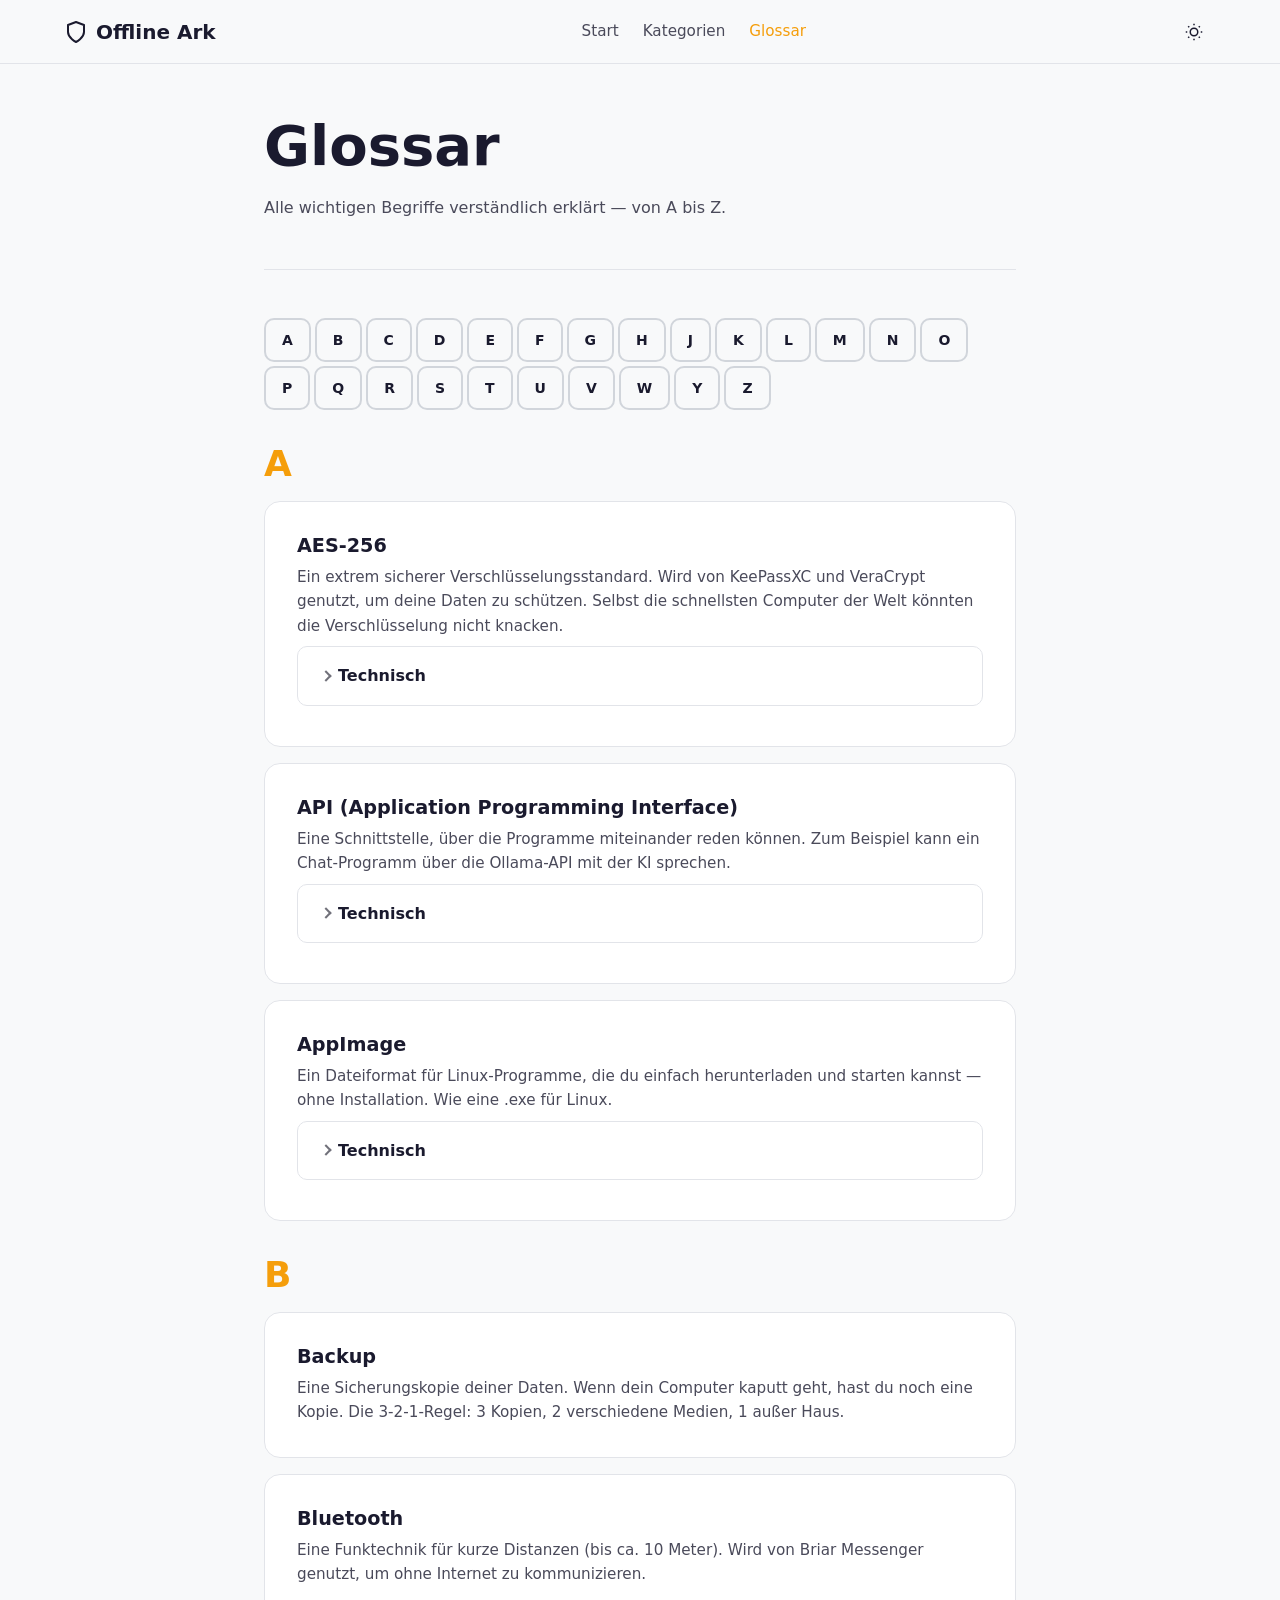
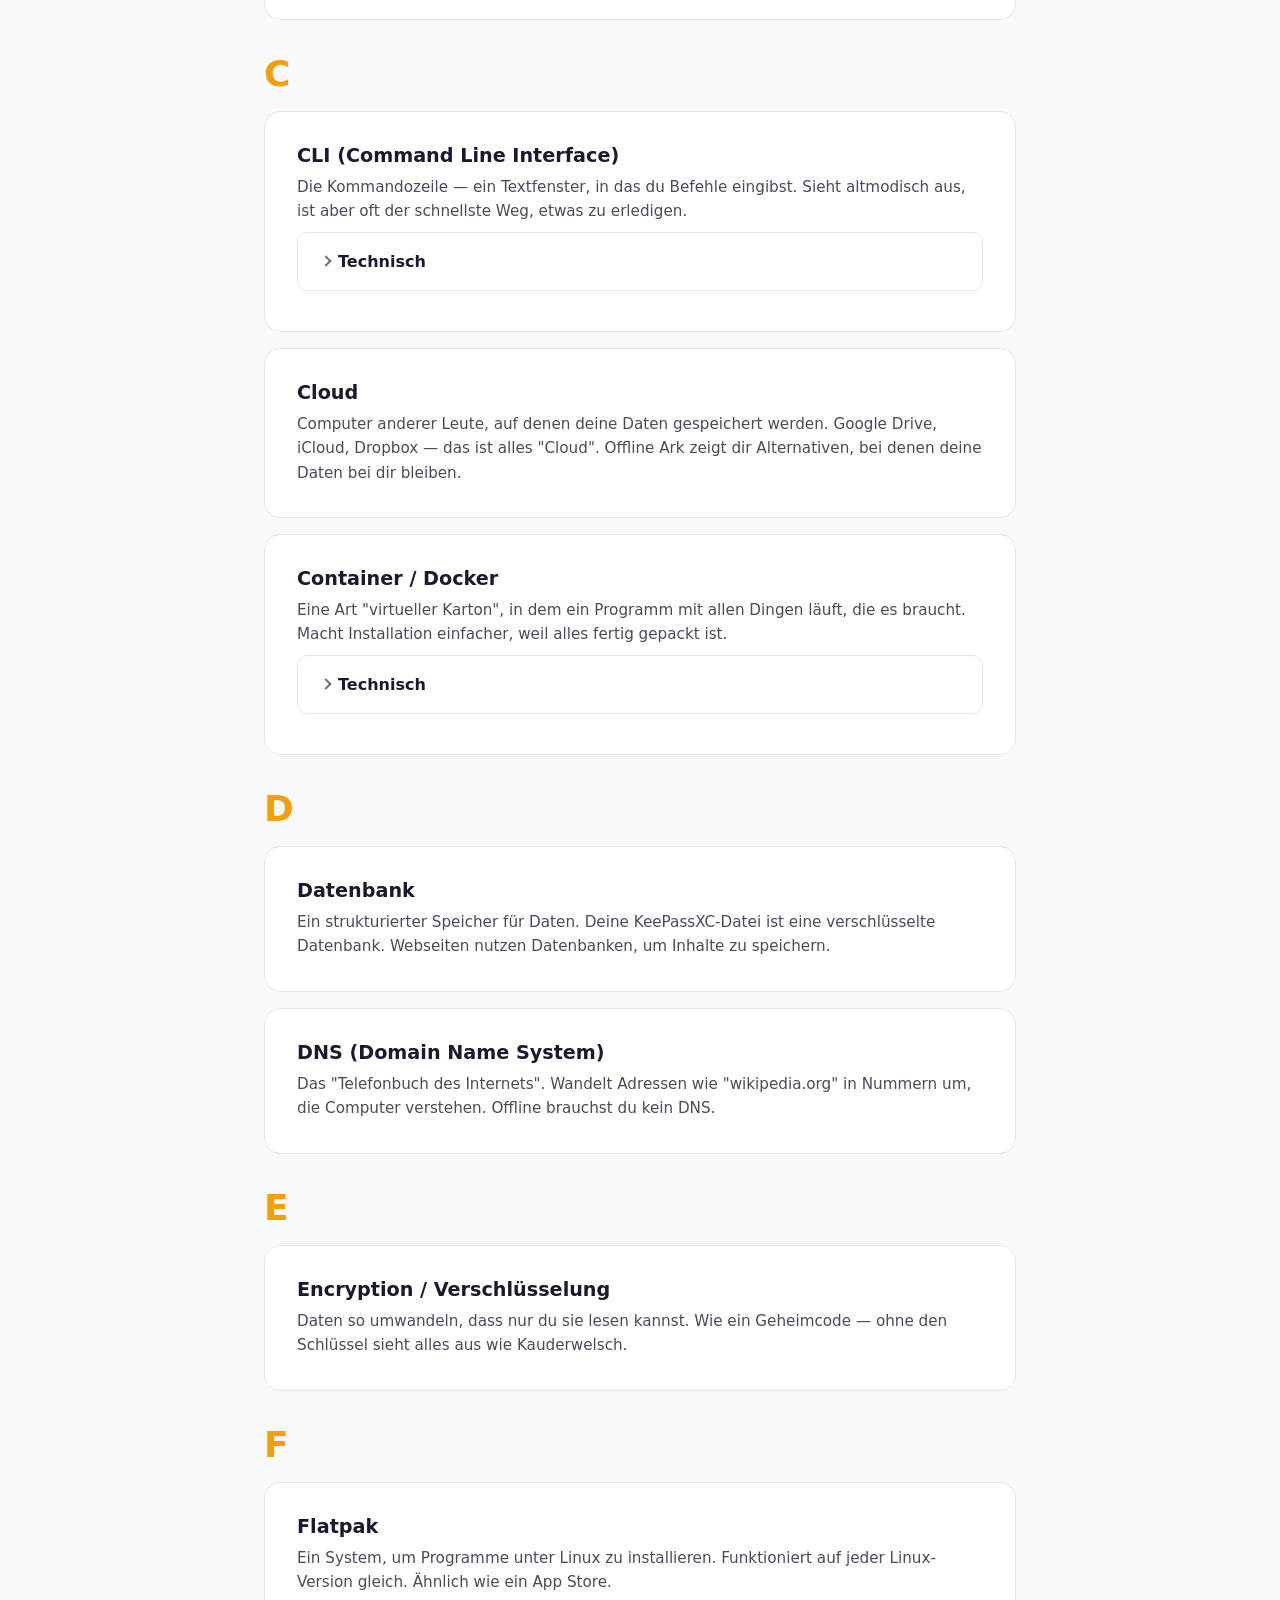
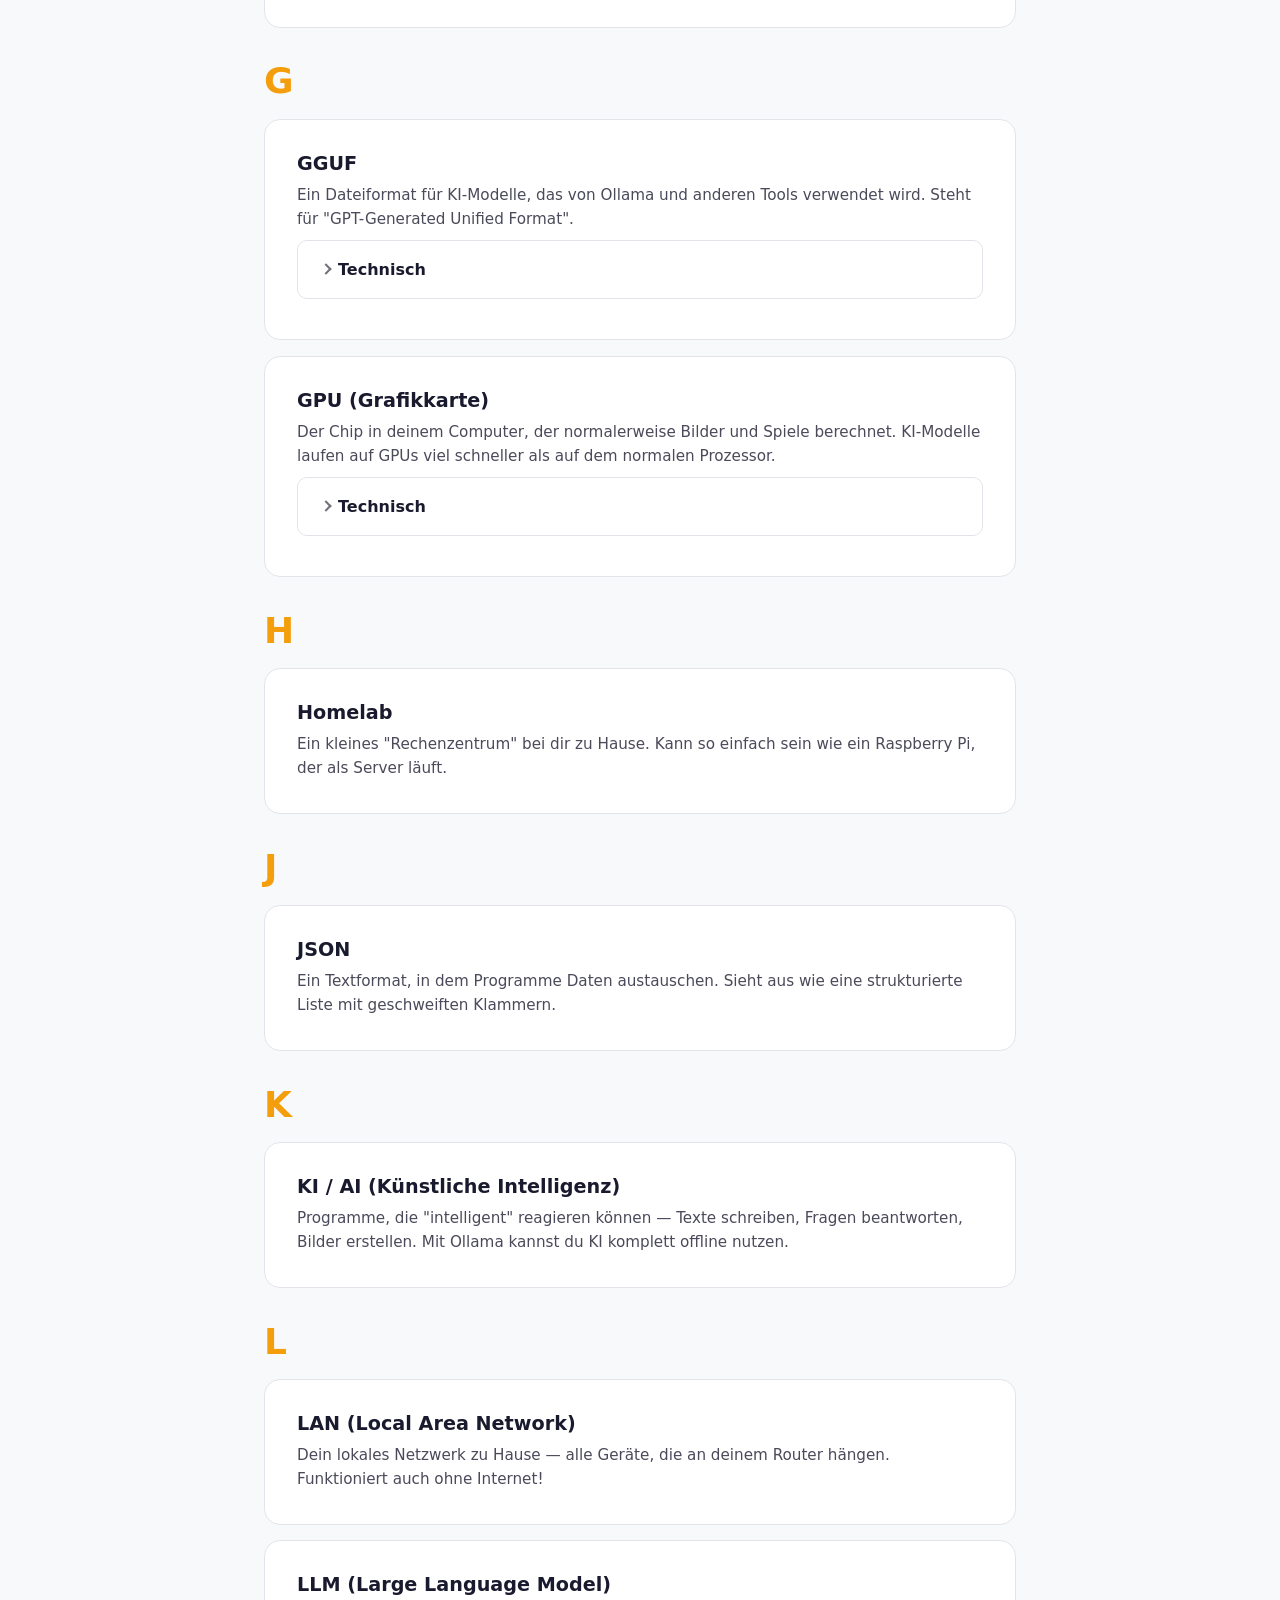
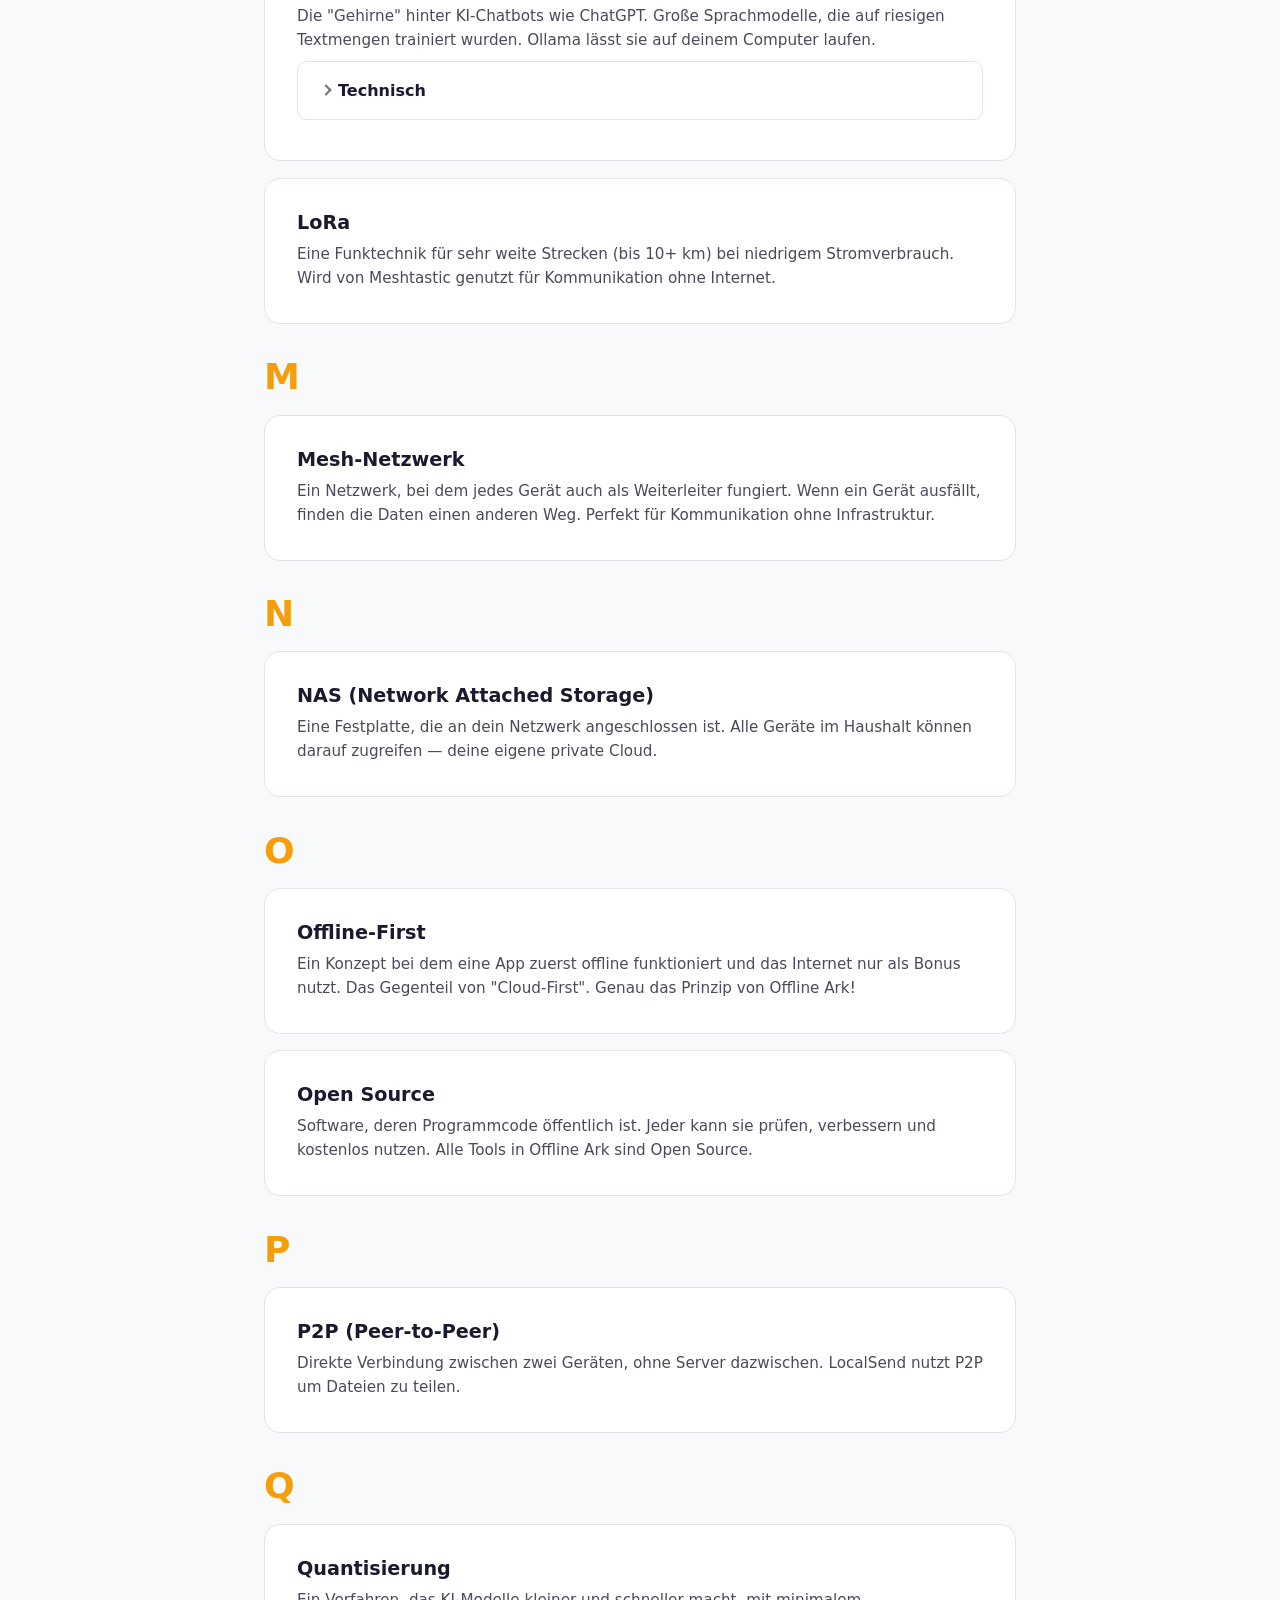
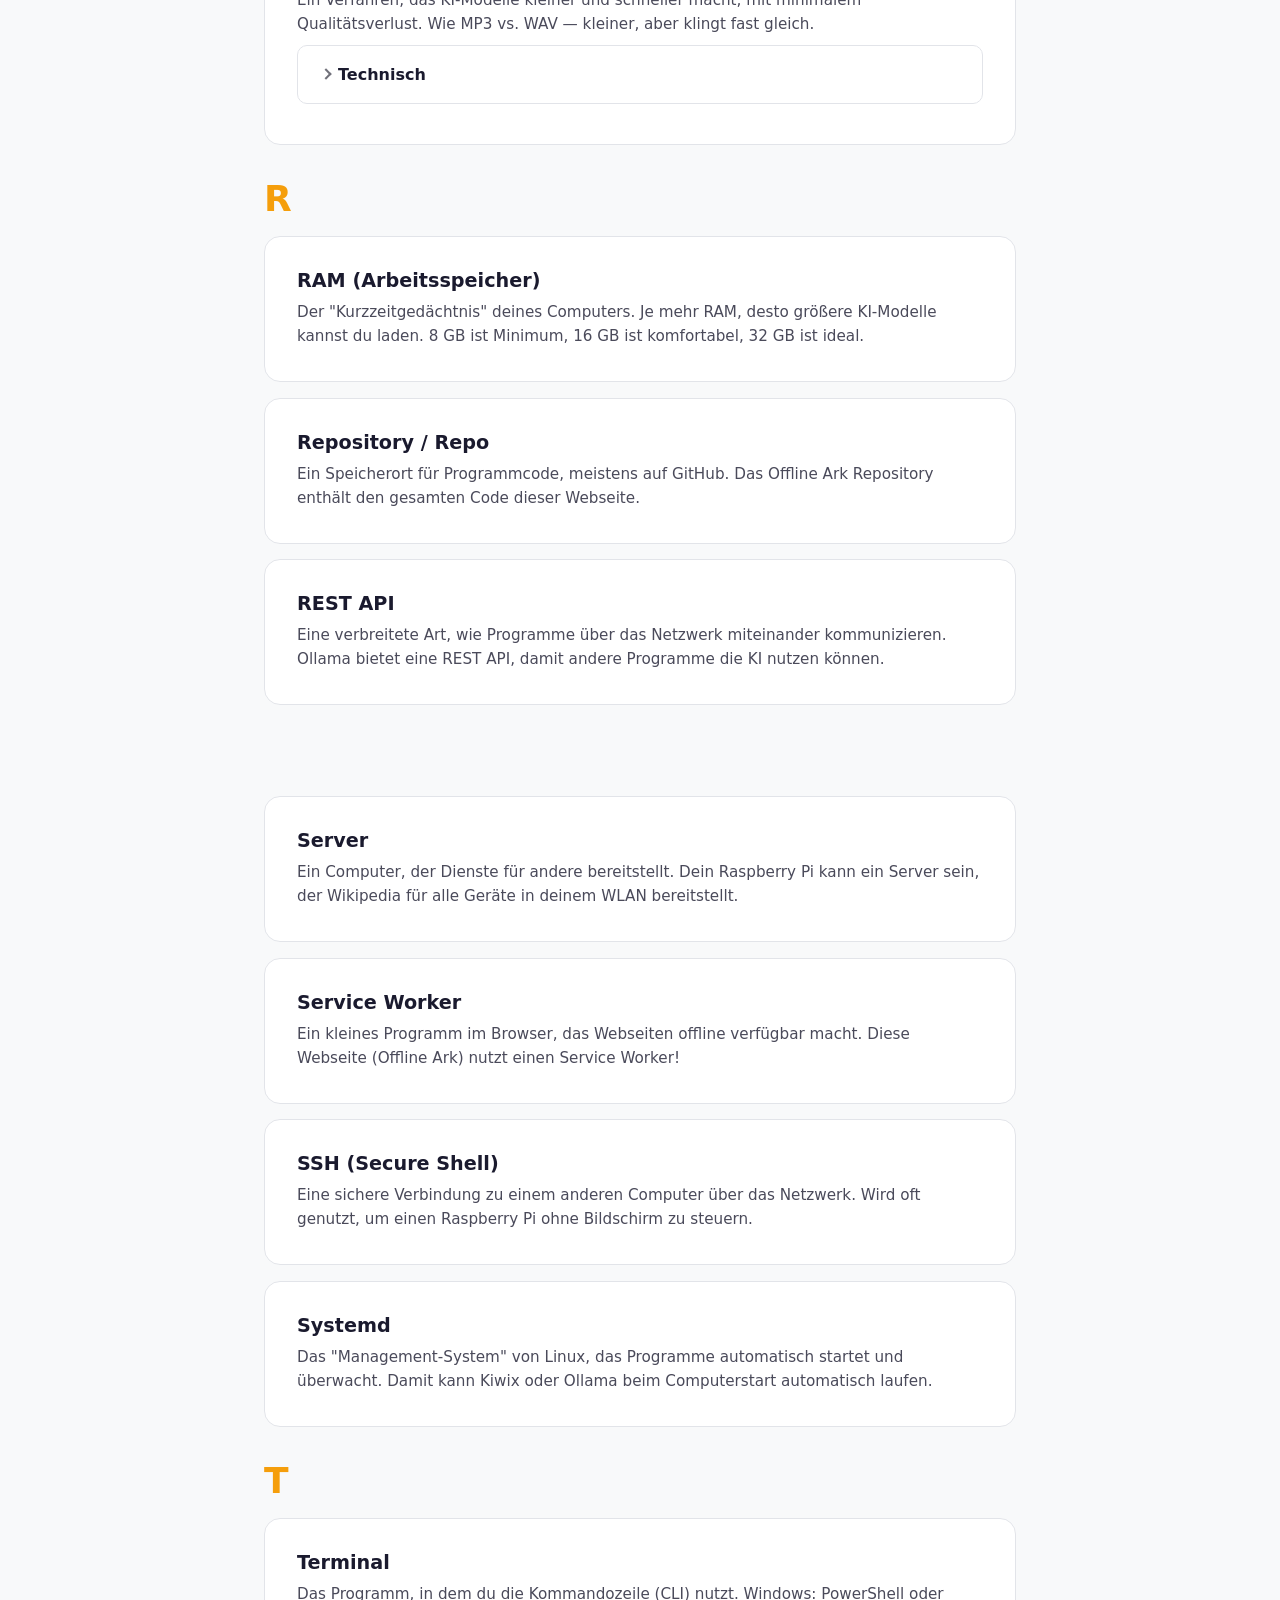
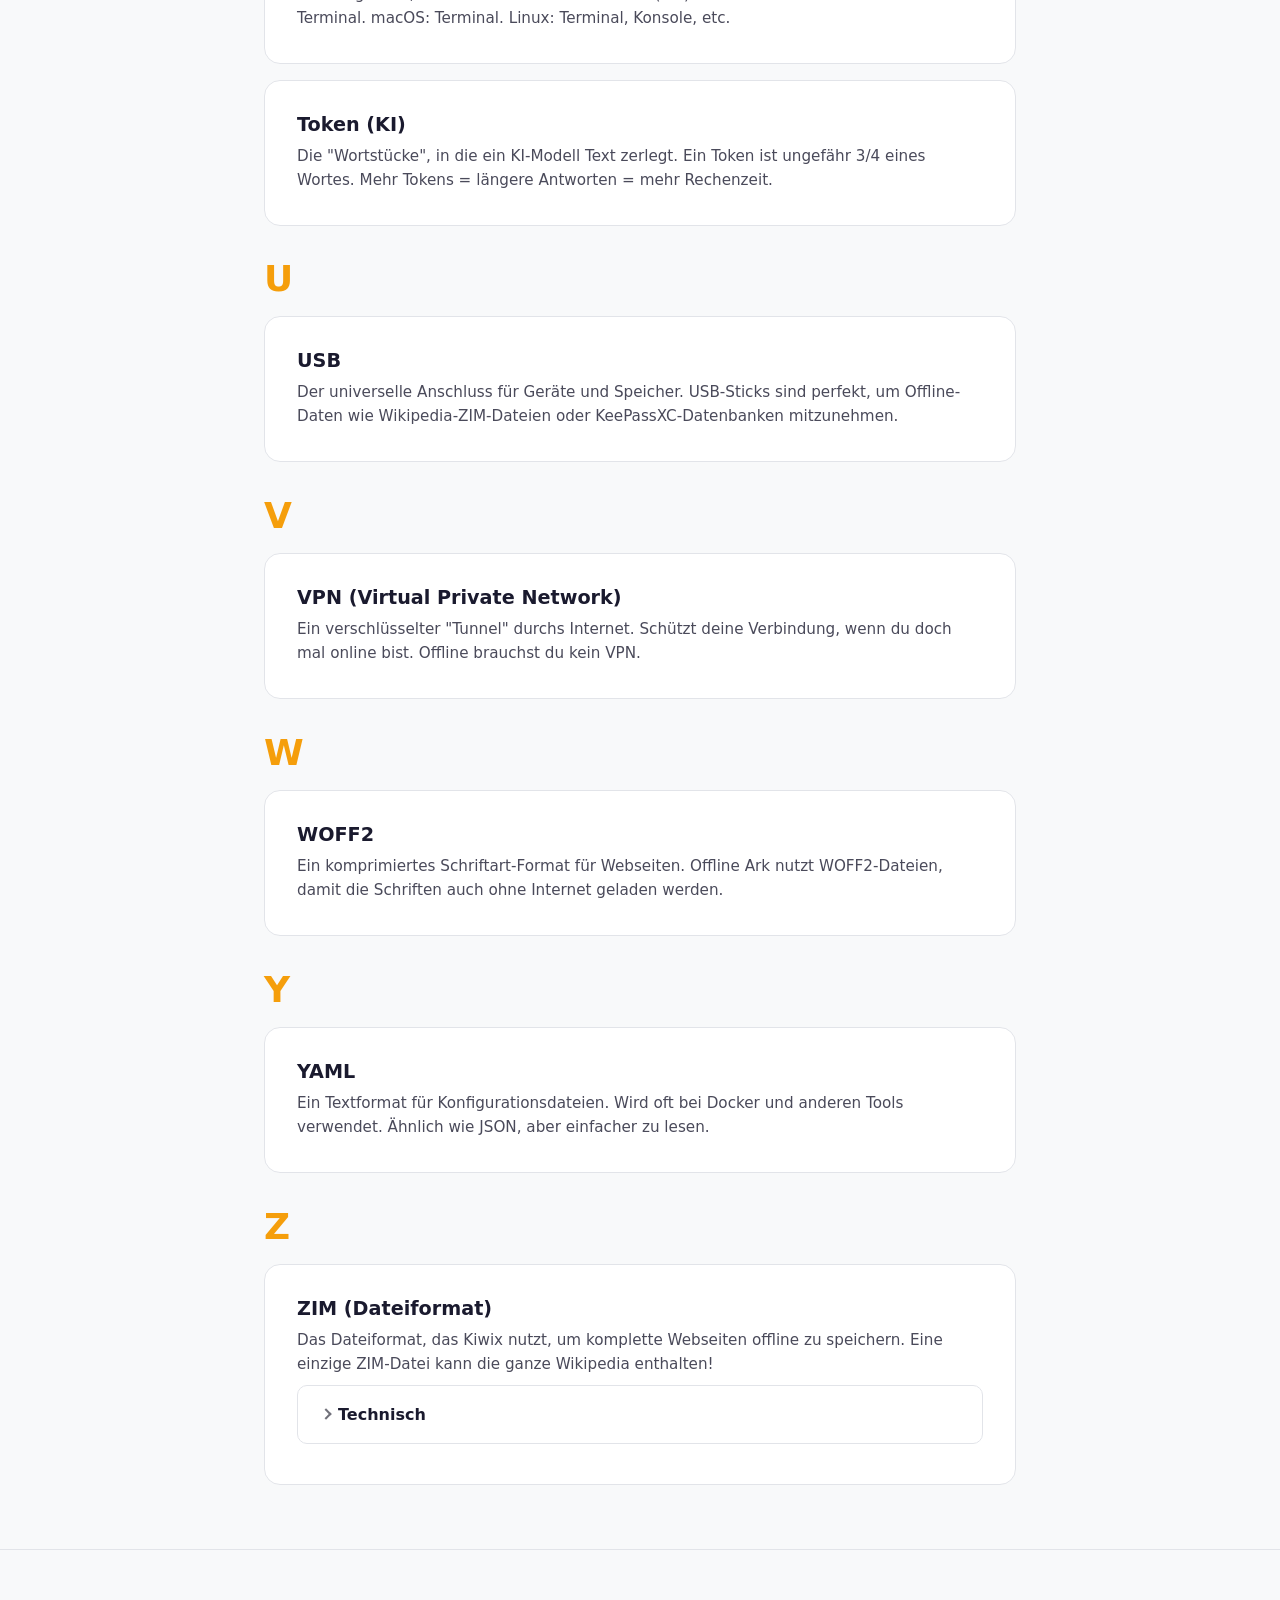
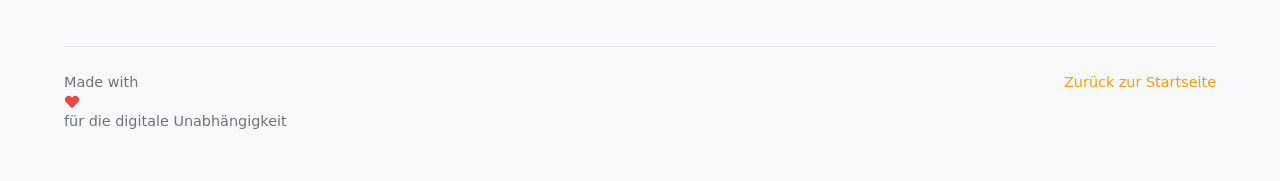
==== commit 396de58d: "fix: replace all emojis with inline SVGs and fix broken links - Replace 60+ emoji instances across a" ====
--- a/docs/glossary.html
+++ b/docs/glossary.html
@@ -334,7 +334,7 @@
   <footer class="footer">
     <div class="container">
       <div class="footer__bottom">
-        <span>Made with &#10084;&#65039; für die digitale Unabhängigkeit</span>
+        <span>Made with <svg viewBox="0 0 24 24" fill="currentColor" width="16" height="16" style="vertical-align:-0.15em;color:var(--danger)"><path d="M20.84 4.61a5.5 5.5 0 00-7.78 0L12 5.67l-1.06-1.06a5.5 5.5 0 00-7.78 7.78l1.06 1.06L12 21.23l7.78-7.78 1.06-1.06a5.5 5.5 0 000-7.78z"/></svg> für die digitale Unabhängigkeit</span>
         <a href="index.html">Zurück zur Startseite</a>
       </div>
     </div>
--- a/docs/assets/css/main.css
+++ b/docs/assets/css/main.css
@@ -903,14 +903,20 @@
   .callout { padding: var(--space-md) var(--space-lg); gap: var(--space-md); }
 }
 
-.callout__icon { 
-  flex-shrink: 0; 
-  font-size: 1.125rem; 
-  margin-top: 2px; 
-}
+.callout__icon {
+  flex-shrink: 0;
+  font-size: 1.125rem;
+  margin-top: 2px;
+  display: flex;
+  align-items: center;
+  justify-content: center;
+}
+
+.callout__icon svg { width: 20px; height: 20px; }
 
 @media (min-width: 640px) {
   .callout__icon { font-size: 1.25rem; }
+  .callout__icon svg { width: 22px; height: 22px; }
 }
 
 .callout__content { flex: 1; }
@@ -1170,8 +1176,9 @@
   }
 }
 
-.guide-section__icon { font-size: 1.125rem; }
-@media (min-width: 640px) { .guide-section__icon { font-size: 1.25rem; } }
+.guide-section__icon { font-size: 1.125rem; display: inline-flex; align-items: center; vertical-align: -0.15em; }
+.guide-section__icon svg { width: 22px; height: 22px; }
+@media (min-width: 640px) { .guide-section__icon { font-size: 1.25rem; } .guide-section__icon svg { width: 24px; height: 24px; } }
 
 /* Steps - Mobile First */
 .step {
@@ -1375,13 +1382,19 @@
   .success-section { padding: var(--space-xl); }
 }
 
-.success-section__icon { 
-  font-size: 2.5rem; 
-  margin-bottom: var(--space-sm); 
-}
+.success-section__icon {
+  font-size: 2.5rem;
+  margin-bottom: var(--space-sm);
+  display: flex;
+  align-items: center;
+  justify-content: center;
+}
+
+.success-section__icon svg { width: 48px; height: 48px; }
 
 @media (min-width: 640px) {
   .success-section__icon { font-size: 3rem; margin-bottom: var(--space-md); }
+  .success-section__icon svg { width: 56px; height: 56px; }
 }
 
 .success-section__title { color: var(--success); margin-bottom: var(--space-xs); }
@@ -1424,6 +1437,46 @@
 }
 
 .next-guide:hover { border-color: var(--accent-primary); transform: translateX(4px); text-decoration: none; }
+
+.next-guide__icon {
+  display: flex;
+  align-items: center;
+  justify-content: center;
+  flex-shrink: 0;
+  width: 40px;
+  height: 40px;
+  border-radius: 10px;
+  background: rgba(99,102,241,0.1);
+  color: var(--accent-primary);
+}
+
+.next-guide__icon svg { width: 22px; height: 22px; }
+
+.next-guide--disabled {
+  opacity: 0.5;
+  pointer-events: none;
+  cursor: default;
+}
+
+.card--coming-soon {
+  opacity: 0.55;
+  pointer-events: none;
+  position: relative;
+}
+
+.badge--coming-soon {
+  background: rgba(156,163,175,0.2);
+  color: var(--text-muted);
+  font-size: 0.7rem;
+  padding: 2px 8px;
+  border-radius: 4px;
+}
+
+.difficulty-star { display: inline-flex; vertical-align: -0.1em; color: var(--warning); }
+.difficulty-star svg { width: 14px; height: 14px; }
+
+.time-icon { display: inline-flex; vertical-align: -0.15em; }
+.time-icon svg { width: 14px; height: 14px; }
 
 /* --- Footer - Mobile First --- */
 .footer {
